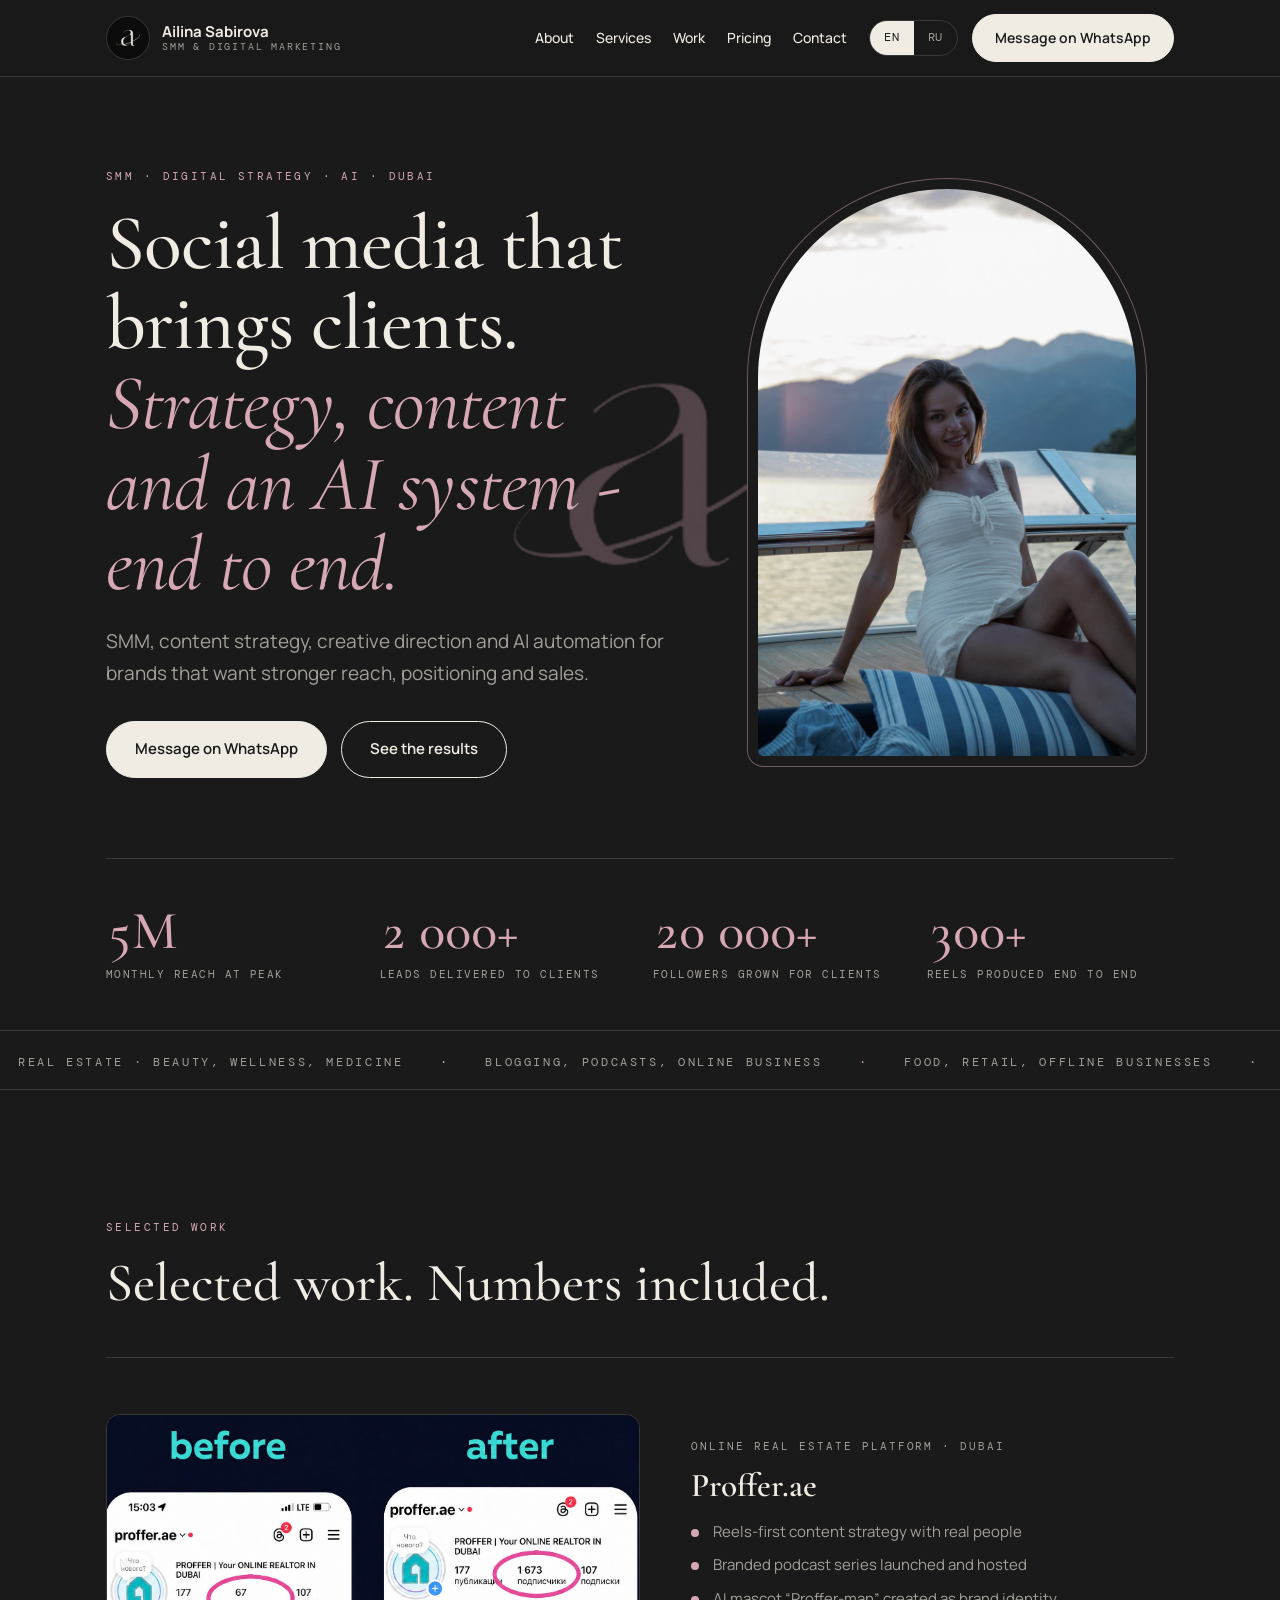
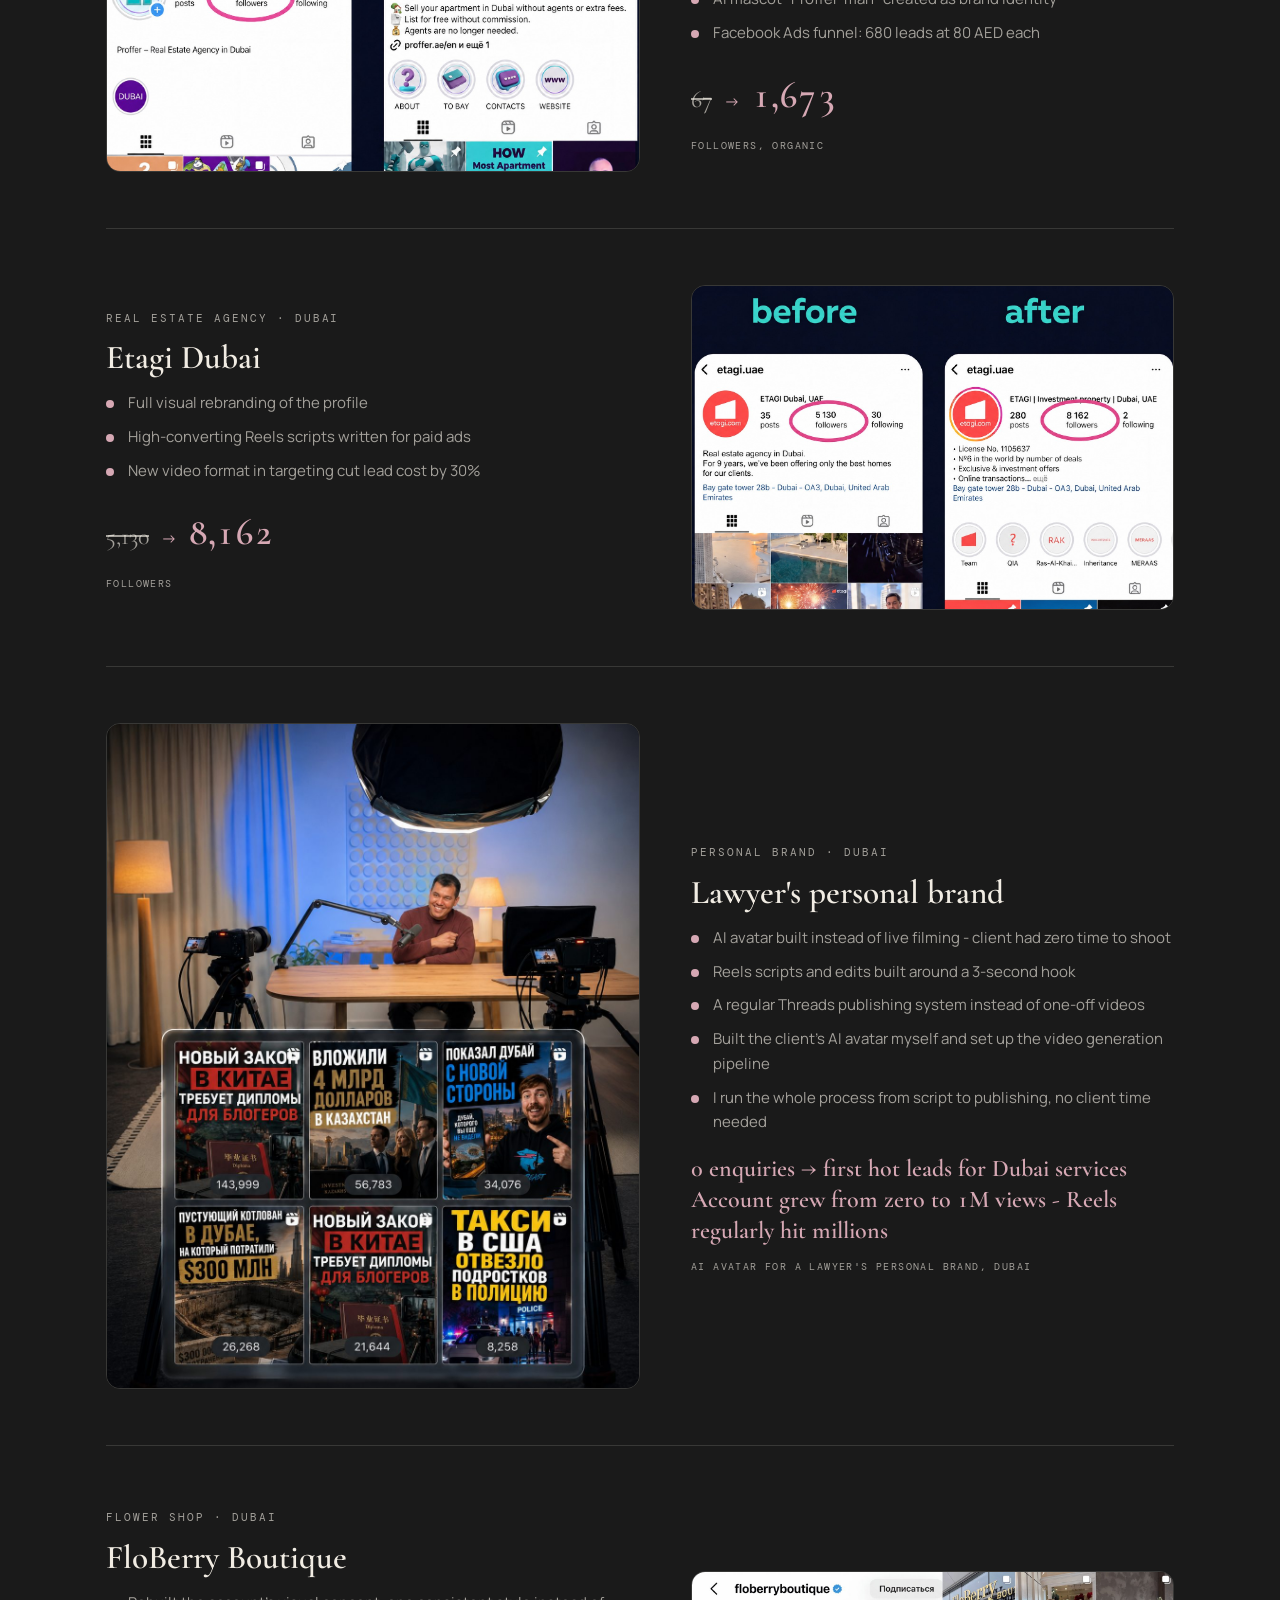
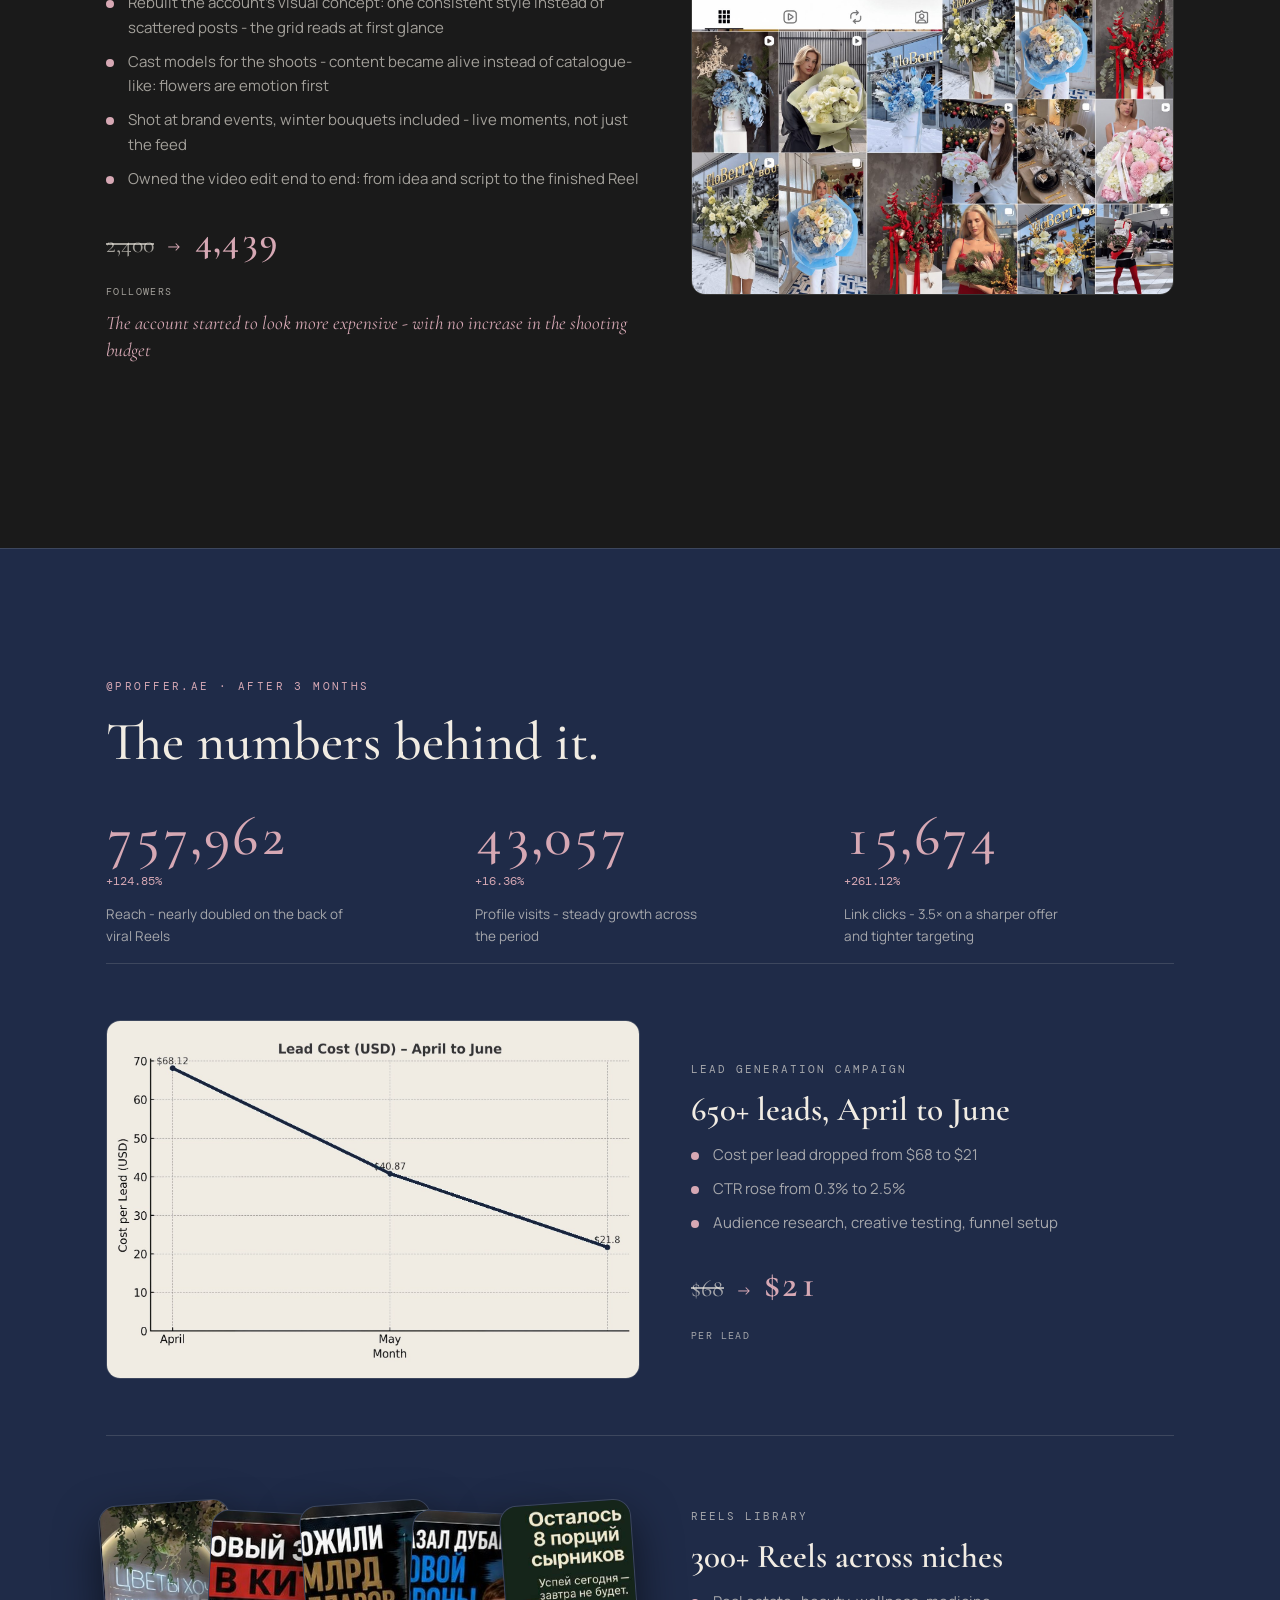
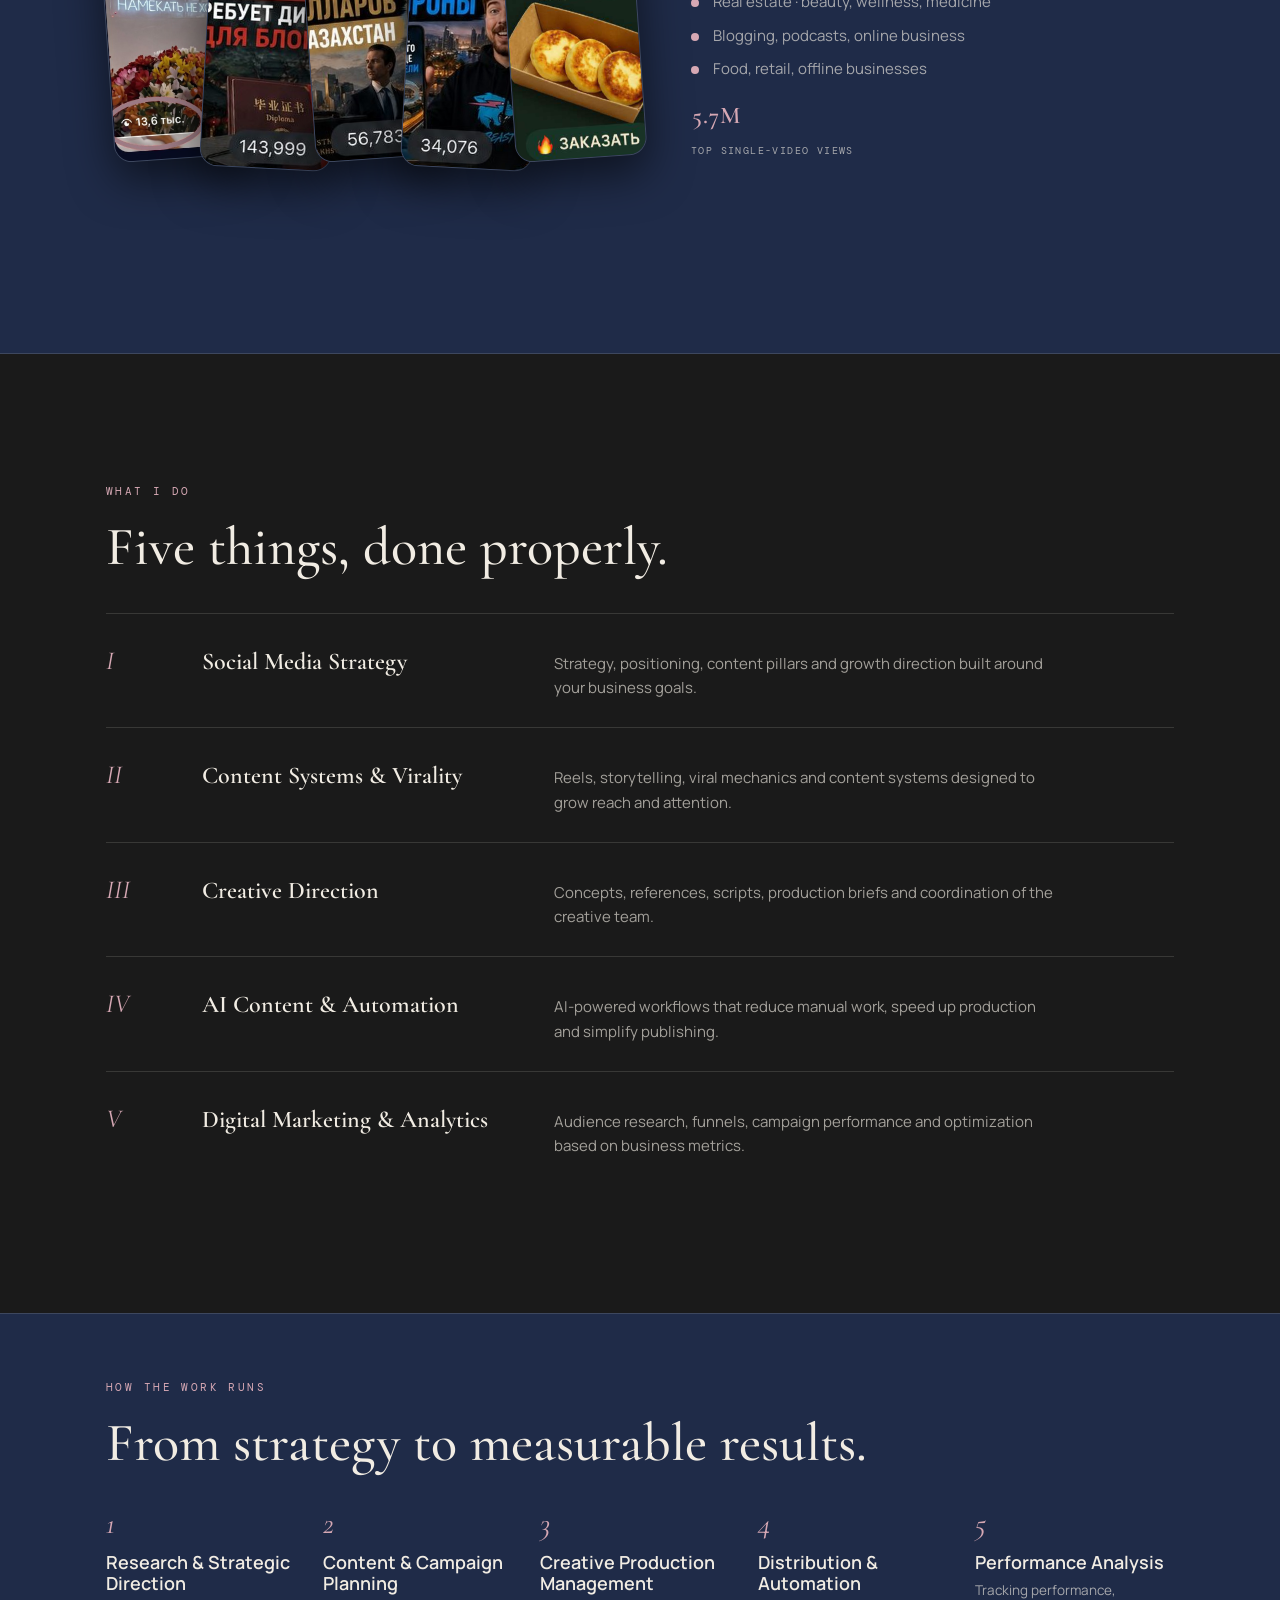
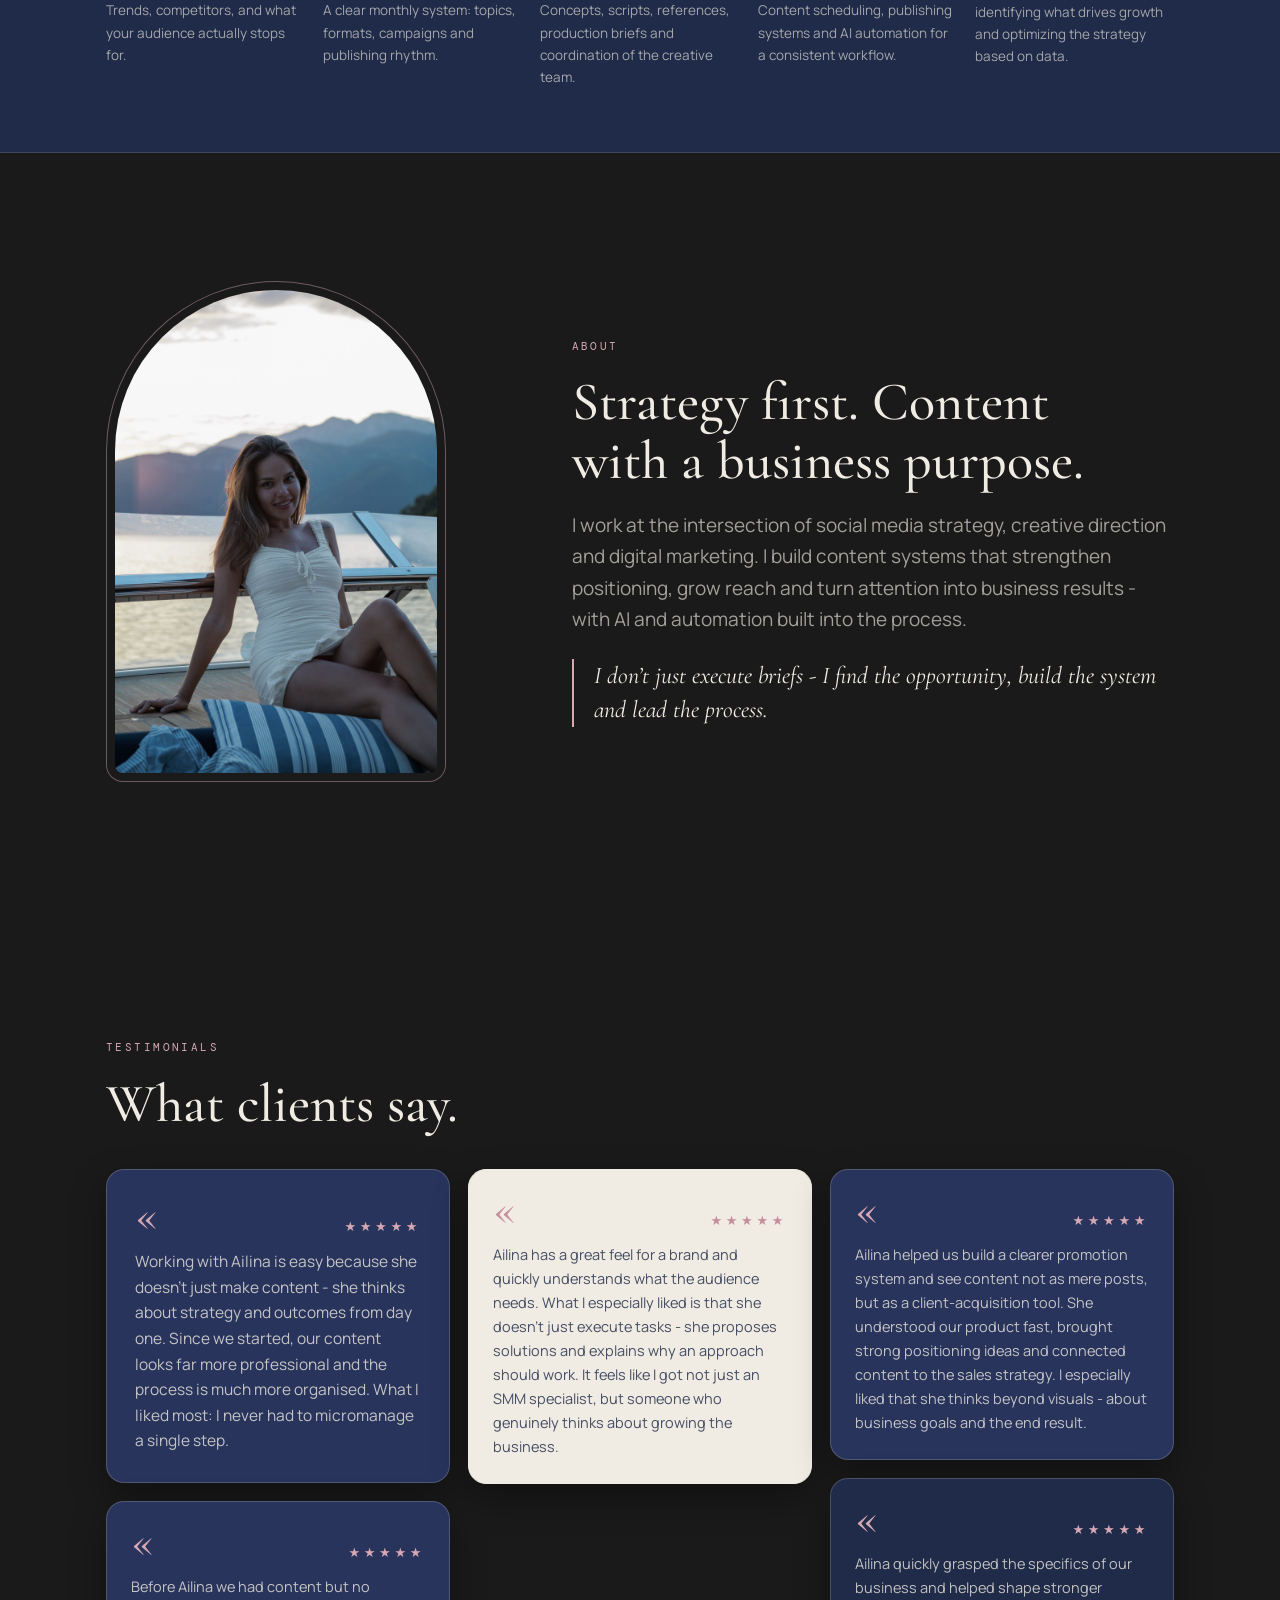
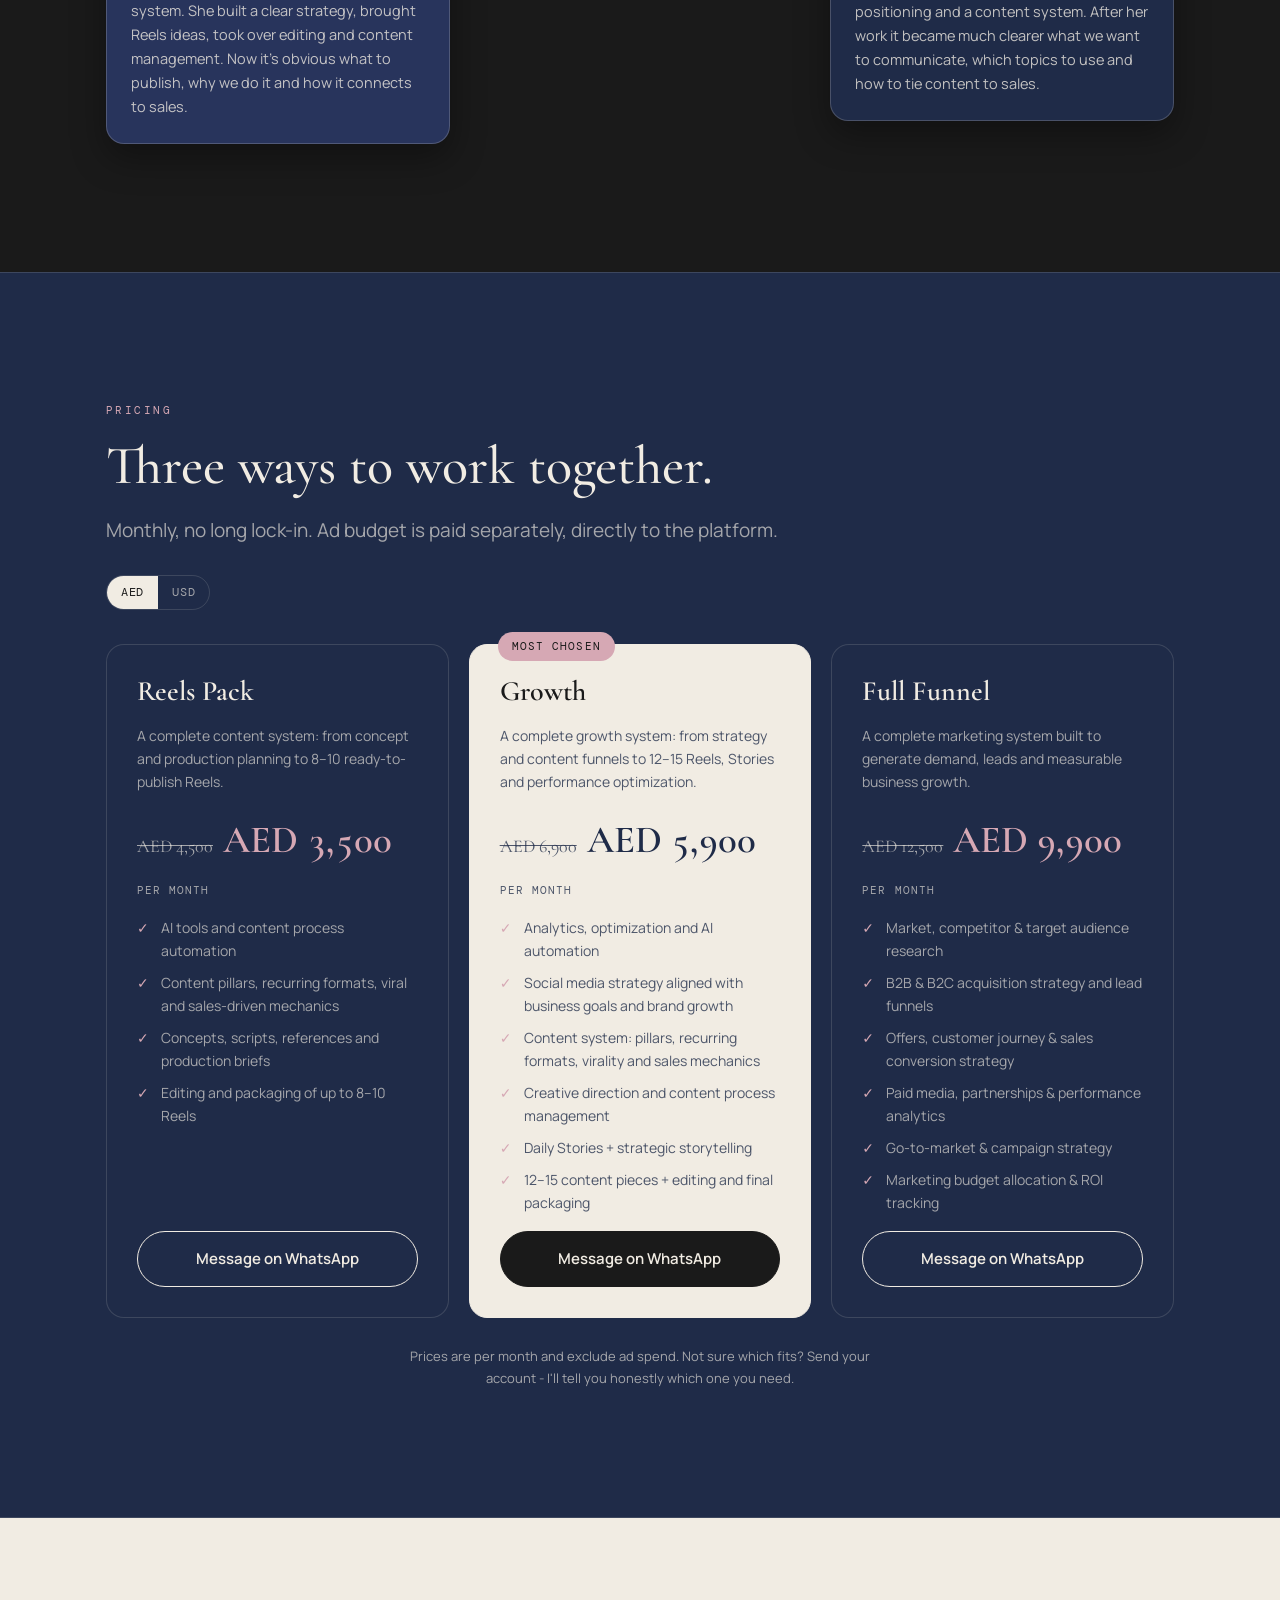
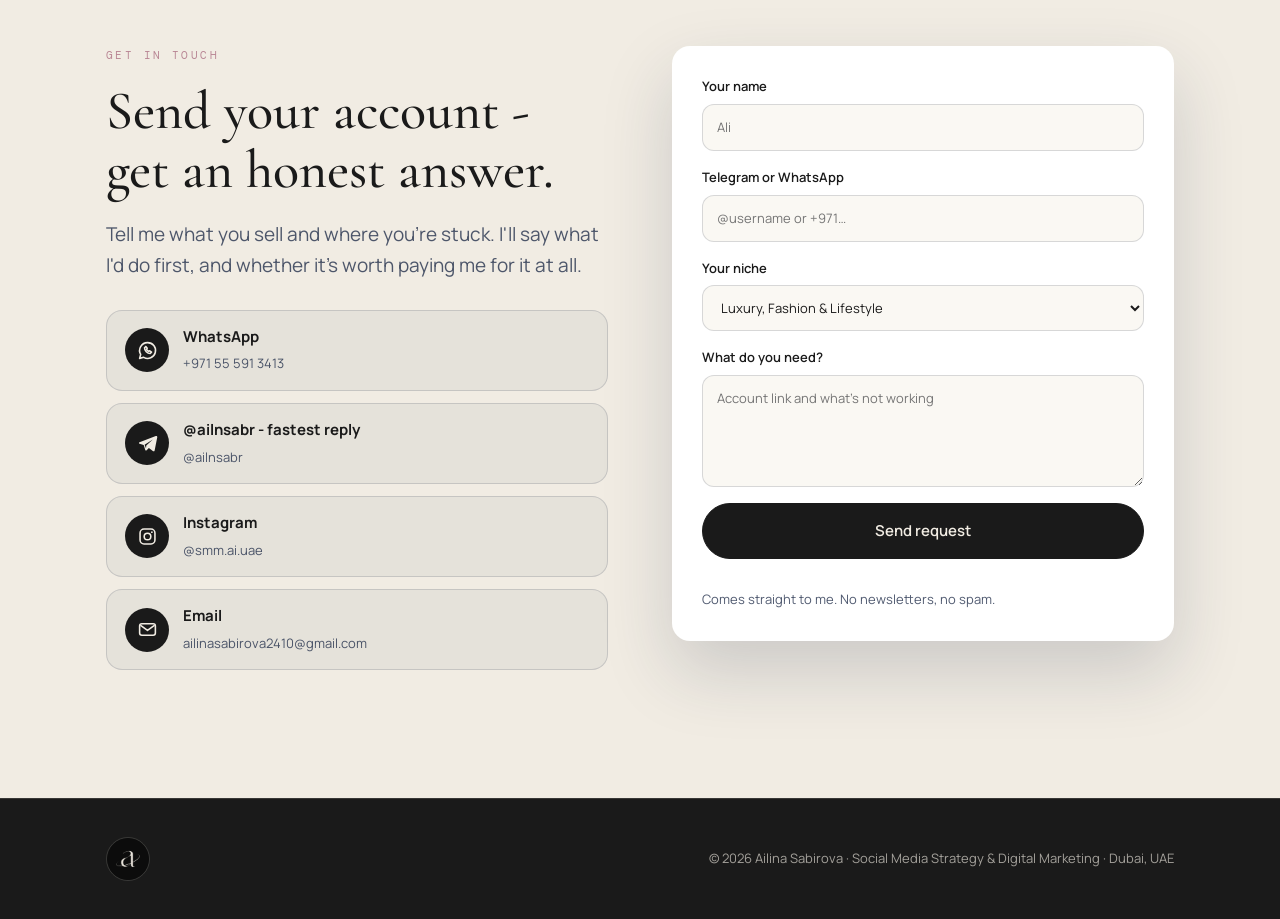
==== index.html @ bc613687 "Reviews: five rose stars per card, varied card sizes and tones Cards lifted off the page ground: lig" ====
<!DOCTYPE html>
<html lang="en">
<head>
<meta charset="utf-8">
<meta name="viewport" content="width=device-width, initial-scale=1">
<title>Ailina Sabirova - SMM & Digital Marketing · Dubai</title>
<meta name="description" content="SMM, content strategy, creative direction and AI automation for brands that want stronger reach, positioning and sales.">
<link rel="canonical" href="https://smm-dubai.com/">
<meta property="og:type" content="website">
<meta property="og:url" content="https://smm-dubai.com/">
<meta property="og:title" content="Ailina Sabirova - SMM & Digital Marketing · Dubai">
<meta property="og:description" content="SMM, content strategy, creative direction and AI automation for brands that want stronger reach, positioning and sales.">
<meta property="og:image" content="https://smm-dubai.com/og.jpg">
<meta name="twitter:card" content="summary_large_image">
<link rel="icon" type="image/png" sizes="32x32" href="/favicon-32.png">
<link rel="icon" type="image/png" sizes="192x192" href="/favicon-192.png">
<link rel="apple-touch-icon" href="/apple-touch-icon.png">
<link rel="preconnect" href="https://fonts.googleapis.com">
<link rel="preconnect" href="https://fonts.gstatic.com" crossorigin>
<link href="https://fonts.googleapis.com/css2?family=Cormorant+Garamond:ital,wght@0,400;0,500;0,600;1,400;1,500&family=Manrope:wght@400;500;600;700&family=DM+Mono:wght@400;500&family=Italianno&display=swap" rel="stylesheet">
<link rel="stylesheet" href="css/style.css">
</head>
<body id="top">

<header id="hdr">
  <div class="wrap bar">
    <a class="brand" href="#top">
      <img class="mark" src="img/logo.png" alt="" width="44" height="44">
      <span class="brand-txt"><b data-i18n="brand.name">Ailina Sabirova</b><span class="role" data-i18n="brand.role">SMM & DIGITAL MARKETING</span></span>
    </a>
    <nav class="nav" aria-label="Main">
      <a data-i18n="nav.about" href="#about">About</a>
      <a data-i18n="nav.services" href="#services">Services</a>
      <a data-i18n="nav.work" href="#work">Work</a>
      <a data-i18n="nav.pricing" href="#pricing">Pricing</a>
      <a data-i18n="nav.contact" href="#contact">Contact</a>
    </nav>
    <div class="hdr-actions">
      <div class="seg" id="langSeg" role="group" aria-label="Language">
        <button type="button" data-lang="en" class="on">EN</button><button type="button" data-lang="ru">RU</button>
      </div>
      <a class="btn head" data-i18n="cta.wa" href="https://wa.me/971555913413" target="_blank" rel="noopener">Message on WhatsApp</a>
      <button id="burger" class="icon-btn" type="button" aria-label="Menu"><span></span><span></span><span></span></button>
    </div>
  </div>
</header>

<div id="sheet" class="sheet" hidden>
  <div class="sheet-bar">
    <a class="brand" href="#top"><img class="mark" src="img/logo.png" alt="" width="44" height="44"></a>
    <button id="sheetClose" class="icon-btn x" type="button" aria-label="Close">×</button>
  </div>
  <nav class="sheet-nav">
    <a data-i18n="nav.about" href="#about">About</a>
    <a data-i18n="nav.services" href="#services">Services</a>
    <a data-i18n="nav.work" href="#work">Work</a>
    <a data-i18n="nav.pricing" href="#pricing">Pricing</a>
    <a data-i18n="nav.contact" href="#contact">Contact</a>
  </nav>
  <div class="seg" id="langSegM" role="group" aria-label="Language">
    <button type="button" data-lang="en" class="on">EN</button><button type="button" data-lang="ru">RU</button>
  </div>
</div>

<main>
<!-- HERO -->
<section class="hero band">
  <div class="wrap">
    <div class="hero-grid">
      <div class="hero-txt">
        <p class="eyebrow" data-i18n="hero.eyebrow">SMM · DIGITAL STRATEGY · AI · DUBAI</p>
        <h1 data-i18n="hero.h1">Social media that brings clients.<br><span class="on">Strategy, content and an AI system - end to end.</span></h1>
        <p class="lede" data-i18n="hero.lede">SMM, content strategy, creative direction and AI automation for brands that want stronger reach, positioning and sales.</p>
        <div class="cta-row">
          <a class="btn" data-i18n="cta.wa" href="https://wa.me/971555913413" target="_blank" rel="noopener">Message on WhatsApp</a>
          <a class="btn ghost" data-i18n="cta.results" href="#work">See the results</a>
        </div>
      </div>
      <div class="hero-photo">
        <img class="wm" src="img/logo-a-rose.png" alt="" width="800" height="552">
        <img src="img/hero.jpg" data-img="hero" width="640" height="960" alt="Ailina Sabirova, SMM and digital marketing specialist based in Dubai" fetchpriority="high">
      </div>
    </div>
    <div class="stats">
      <div class="stat"><b data-num="stat1" data-count>5M</b><small data-i18n="stat.reach">monthly reach at peak</small></div>
      <div class="stat"><b data-num="stat2" data-count>2 000+</b><small data-i18n="stat.leads">leads delivered to clients</small></div>
      <div class="stat"><b data-num="stat3" data-count>20 000+</b><small data-i18n="stat.views">followers grown for clients</small></div>
      <div class="stat"><b data-num="stat4" data-count>300+</b><small data-i18n="stat.reels">Reels produced end to end</small></div>
    </div>
  </div>
</section>

<!-- NICHES TICKER -->
<div class="ticker" aria-hidden="true">
  <div class="ticker-track" id="tickerTrack">
    <span data-i18n="c6.l1">Real estate · beauty, wellness, medicine</span><span><i>·</i></span>
    <span data-i18n="c6.l2">Blogging, podcasts, online business</span><span><i>·</i></span>
    <span data-i18n="c6.l3">Food, retail, offline businesses</span><span><i>·</i></span>
  </div>
</div>

<!-- WORK -->
<section id="work" class="band">
  <div class="wrap">
    <p class="eyebrow" data-i18n="work.eyebrow">Selected work</p>
    <h2 data-i18n="work.h2">Selected work. Numbers included.</h2>
    <div class="cases">
      <article class="case rise">
        <button class="case-media shot" type="button" data-cap="Proffer.ae - profile before and after">
          <img src="img/proffer.jpg" data-img="proffer" width="800" height="536" alt="Proffer.ae Instagram profile before and after: 67 followers grew to 1,673" loading="lazy">
        </button>
        <div>
          <span class="tag" data-i18n="c1.tag">Online real estate platform · Dubai</span>
          <h3>Proffer.ae</h3>
          <ul>
            <li data-i18n="c1.l1">Reels-first content strategy with real people</li>
            <li data-i18n="c1.l2">Branded podcast series launched and hosted</li>
            <li data-i18n="c1.l3">AI mascot “Proffer-man” created as brand identity</li>
            <li data-i18n="c1.l4">Facebook Ads funnel: 680 leads at 80 AED each</li>
          </ul>
          <div class="ba"><span class="from" data-num="c1from">67</span><span class="arr">→</span><span class="to" data-num="c1to" data-count>1,673</span><small data-i18n="c1.cap">followers, organic</small></div>
        </div>
      </article>
      <article class="case rise">
        <button class="case-media shot" type="button" data-cap="Etagi Dubai - profile before and after">
          <img src="img/etagi.jpg" data-img="etagi" width="800" height="536" alt="Etagi Dubai Instagram profile before and after rebranding: 5,130 to 8,162 followers" loading="lazy">
        </button>
        <div>
          <span class="tag" data-i18n="c2.tag">Real estate agency · Dubai</span>
          <h3>Etagi Dubai</h3>
          <ul>
            <li data-i18n="c2.l1">Full visual rebranding of the profile</li>
            <li data-i18n="c2.l2">High-converting Reels scripts written for paid ads</li>
            <li data-i18n="c2.l3">New video format in targeting cut lead cost by 30%</li>
          </ul>
          <div class="ba"><span class="from" data-num="c2from">5,130</span><span class="arr">→</span><span class="to" data-num="c2to" data-count>8,162</span><small data-i18n="c2.cap">followers</small></div>
        </div>
      </article>
      <article class="case rise">
        <button class="case-media shot tall" type="button" data-cap="Lawyer's personal brand - AI avatar instead of filming">
          <img src="img/shef.jpg" data-img="shef" width="561" height="701" alt="Instagram profile for a lawyer's personal brand built with an AI avatar" loading="lazy">
        </button>
        <div>
          <span class="tag" data-i18n="c3.tag">Personal brand · Dubai</span>
          <h3 data-i18n="c3.h">Lawyer's personal brand</h3>
          <ul>
            <li data-i18n="c3.l1">AI avatar built instead of live filming - client had zero time to shoot</li>
            <li data-i18n="c3.l2">Reels scripts and edits built around a 3-second hook</li>
            <li data-i18n="c3.l3">A regular Threads publishing system instead of one-off videos</li>
            <li data-i18n="c3.l4">Built the client's AI avatar myself and set up the video generation pipeline</li>
            <li data-i18n="c3.l5">I run the whole process from script to publishing, no client time needed</li>
          </ul>
          <div class="ba"><span class="to solo" data-i18n="c3.to">0 enquiries → first hot leads for Dubai services<br>Account grew from zero to 1M views - Reels regularly hit millions</span><small data-i18n="c3.cap">AI avatar for a lawyer's personal brand, Dubai</small></div>
        </div>
      </article>
      <article class="case rise">
        <button class="case-media shot tall" type="button" data-cap="FloBerry Boutique - 4,439 followers after the viral Reel">
          <img src="img/buketi.jpg" data-img="buketi" width="800" height="536" alt="FloBerry Boutique Instagram profile with 4,439 followers" loading="lazy">
        </button>
        <div>
          <span class="tag" data-i18n="c4.tag">Flower shop · Dubai</span>
          <h3>FloBerry Boutique</h3>
          <ul>
            <li data-i18n="c4.l1">Rebuilt the account's visual concept: one consistent style instead of scattered posts - the grid reads at first glance</li>
            <li data-i18n="c4.l2">Cast models for the shoots - content became alive instead of catalogue-like: flowers are emotion first</li>
            <li data-i18n="c4.l3">Shot at brand events, winter bouquets included - live moments, not just the feed</li>
            <li data-i18n="c4.l4">Owned the video edit end to end: from idea and script to the finished Reel</li>
          </ul>
          <div class="ba"><span class="from" data-num="c4from">2,400</span><span class="arr">→</span><span class="to" data-num="c4to" data-count>4,439</span><small data-i18n="c4.cap">followers</small></div>
          <p class="ba-note" data-i18n="c4.note">The account started to look more expensive - with no increase in the shooting budget</p>
        </div>
      </article>
    </div>
  </div>
</section>

<!-- NUMBERS WALL -->
<section class="band wall">
  <div class="wrap">
    <p class="eyebrow" data-i18n="num.eyebrow">@proffer.ae · after 3 months</p>
    <h2 data-i18n="num.h2">The numbers behind it.</h2>
    <div class="metrics">
      <div class="metric rise"><b data-num="m1" data-count>757,962</b><span class="delta" data-num="m1d">+124.85%</span><small data-i18n="num.1">Reach - nearly doubled on the back of viral Reels</small></div>
      <div class="metric rise"><b data-num="m2" data-count>43,057</b><span class="delta" data-num="m2d">+16.36%</span><small data-i18n="num.2">Profile visits - steady growth across the period</small></div>
      <div class="metric rise"><b data-num="m3" data-count>15,674</b><span class="delta" data-num="m3d">+261.12%</span><small data-i18n="num.3">Link clicks - 3.5× on a sharper offer and tighter targeting</small></div>
    </div>
    <div class="cases">
      <article class="case rise">
        <button class="case-media shot" type="button" data-cap="Cost per lead: $68 → $21 over three months">
          <img src="img/leadgen.jpg" data-img="leadgen" width="800" height="536" alt="Chart: cost per lead dropped from $68 in April to $21 in June" loading="lazy">
        </button>
        <div>
          <span class="tag" data-i18n="c5.tag">Lead generation campaign</span>
          <h3 data-i18n="c5.h">650+ leads, April to June</h3>
          <ul>
            <li data-i18n="c5.l1">Cost per lead dropped from $68 to $21</li>
            <li data-i18n="c5.l2">CTR rose from 0.3% to 2.5%</li>
            <li data-i18n="c5.l3">Audience research, creative testing, funnel setup</li>
          </ul>
          <div class="ba"><span class="from" data-num="c5from">$68</span><span class="arr">→</span><span class="to" data-num="c5to">$21</span><small data-i18n="c5.cap">per lead</small></div>
        </div>
      </article>
      <article class="case rise">
        <div class="reels-fan">
          <button class="phone shot" type="button" data-cap="Flower boutique - stories, 13.6K views">
            <img src="img/reel1.jpg" data-img="reel1" width="414" height="860" alt="Flower boutique story with 13.6K views" loading="lazy">
          </button>
          <button class="phone shot" type="button" data-cap="Blog Reel - 143,999 views">
            <img src="img/reel2.jpg" data-img="reel2" width="297" height="345" alt="News-style Reel cover with 143,999 views" loading="lazy">
          </button>
          <button class="phone shot" type="button" data-cap="Blog Reel - 56,783 views">
            <img src="img/reel3.jpg" data-img="reel3" width="276" height="345" alt="News-style Reel cover with 56,783 views" loading="lazy">
          </button>
          <button class="phone shot" type="button" data-cap="Dubai Reel - 34,076 views">
            <img src="img/reel4.jpg" data-img="reel4" width="287" height="345" alt="Dubai Reel cover with 34,076 views" loading="lazy">
          </button>
          <button class="phone shot" type="button" data-cap="Shef-Babushka - food delivery, Dubai">
            <img src="img/reel5.jpg" data-img="reel5" width="855" height="1790" alt="Food delivery story: syrniki portions, Shef-Babushka Dubai" loading="lazy">
          </button>
        </div>
        <div>
          <span class="tag" data-i18n="c6.tag">Reels library</span>
          <h3 data-i18n="c6.h">300+ Reels across niches</h3>
          <ul>
            <li data-i18n="c6.l1">Real estate · beauty, wellness, medicine</li>
            <li data-i18n="c6.l2">Blogging, podcasts, online business</li>
            <li data-i18n="c6.l3">Food, retail, offline businesses</li>
          </ul>
          <div class="ba"><span class="to solo" data-num="c6to">5.7M</span><small data-i18n="c6.cap">top single-video views</small></div>
        </div>
      </article>
    </div>
  </div>
</section>

<!-- SERVICES -->
<section id="services" class="band">
  <div class="wrap">
    <p class="eyebrow" data-i18n="svc.eyebrow">What I do</p>
    <h2 data-i18n="svc.h2">Five things, done properly.</h2>
    <div class="svc-list">
      <div class="svc rise"><i>I</i><b data-i18n="svc.1t">Social Media Strategy</b><p data-i18n="svc.1d">Strategy, positioning, content pillars and growth direction built around your business goals.</p></div>
      <div class="svc rise"><i>II</i><b data-i18n="svc.2t">Content Systems & Virality</b><p data-i18n="svc.2d">Reels, storytelling, viral mechanics and content systems designed to grow reach and attention.</p></div>
      <div class="svc rise"><i>III</i><b data-i18n="svc.3t">Creative Direction</b><p data-i18n="svc.3d">Concepts, references, scripts, production briefs and coordination of the creative team.</p></div>
      <div class="svc rise"><i>IV</i><b data-i18n="svc.4t">AI Content & Automation</b><p data-i18n="svc.4d">AI-powered workflows that reduce manual work, speed up production and simplify publishing.</p></div>
      <div class="svc rise"><i>V</i><b data-i18n="svc.5t">Digital Marketing & Analytics</b><p data-i18n="svc.5d">Audience research, funnels, campaign performance and optimization based on business metrics.</p></div>
    </div>
  </div>
</section>

<!-- PROCESS -->
<section class="band wall tight">
  <div class="wrap">
    <p class="eyebrow" data-i18n="proc.eyebrow">How the work runs</p>
    <h2 data-i18n="proc.h2">From strategy to measurable results.</h2>
    <div class="proc">
      <div class="step rise"><i>1</i><h3 data-i18n="proc.1t">Research & Strategic Direction</h3><p data-i18n="proc.1d">Trends, competitors, and what your audience actually stops for.</p></div>
      <div class="step rise"><i>2</i><h3 data-i18n="proc.2t">Content & Campaign Planning</h3><p data-i18n="proc.2d">A clear monthly system: topics, formats, campaigns and publishing rhythm.</p></div>
      <div class="step rise"><i>3</i><h3 data-i18n="proc.3t">Creative Production Management</h3><p data-i18n="proc.3d">Concepts, scripts, references, production briefs and coordination of the creative team.</p></div>
      <div class="step rise"><i>4</i><h3 data-i18n="proc.4t">Distribution & Automation</h3><p data-i18n="proc.4d">Content scheduling, publishing systems and AI automation for a consistent workflow.</p></div>
      <div class="step rise"><i>5</i><h3 data-i18n="proc.5t">Performance Analysis</h3><p data-i18n="proc.5d">Tracking performance, identifying what drives growth and optimizing the strategy based on data.</p></div>
    </div>
  </div>
</section>

<!-- ABOUT -->
<section id="about" class="band">
  <div class="wrap about-grid">
    <div class="about-photo rise">
      <img src="img/photo.jpg" data-img="photo" width="640" height="960" alt="Ailina Sabirova outdoors at sunset" loading="lazy">
    </div>
    <div class="about-txt">
      <p class="eyebrow" data-i18n="about.eyebrow">About</p>
      <h2 data-i18n="about.h2">Strategy first. Content with a business purpose.</h2>
      <p class="lede" data-i18n="about.lede">I work at the intersection of social media strategy, creative direction and digital marketing. I build content systems that strengthen positioning, grow reach and turn attention into business results - with AI and automation built into the process.</p>
      <p class="quote" data-i18n="about.quote">I don’t just execute briefs - I find the opportunity, build the system and lead the process.</p>
    </div>
  </div>
</section>

<!-- REVIEWS -->
<section id="reviews" class="band">
  <div class="wrap">
    <p class="eyebrow" data-i18n="rev.eyebrow">Testimonials</p>
    <h2 data-i18n="rev.h2">What clients say.</h2>
    <div class="rev-grid">
      <figure class="rev rise"><div class="rev-head" aria-hidden="true"><span class="q">«</span><span class="stars">★★★★★</span></div><blockquote data-i18n="rev.1">Working with Ailina is easy because she doesn't just make content - she thinks about strategy and outcomes from day one. Since we started, our content looks far more professional and the process is much more organised. What I liked most: I never had to micromanage a single step.</blockquote></figure>
      <figure class="rev rise"><div class="rev-head" aria-hidden="true"><span class="q">«</span><span class="stars">★★★★★</span></div><blockquote data-i18n="rev.2">Before Ailina we had content but no system. She built a clear strategy, brought Reels ideas, took over editing and content management. Now it's obvious what to publish, why we do it and how it connects to sales.</blockquote></figure>
      <figure class="rev rise"><div class="rev-head" aria-hidden="true"><span class="q">«</span><span class="stars">★★★★★</span></div><blockquote data-i18n="rev.3">Ailina has a great feel for a brand and quickly understands what the audience needs. What I especially liked is that she doesn't just execute tasks - she proposes solutions and explains why an approach should work. It feels like I got not just an SMM specialist, but someone who genuinely thinks about growing the business.</blockquote></figure>
      <figure class="rev rise"><div class="rev-head" aria-hidden="true"><span class="q">«</span><span class="stars">★★★★★</span></div><blockquote data-i18n="rev.4">Ailina helped us build a clearer promotion system and see content not as mere posts, but as a client-acquisition tool. She understood our product fast, brought strong positioning ideas and connected content to the sales strategy. I especially liked that she thinks beyond visuals - about business goals and the end result.</blockquote></figure>
      <figure class="rev rise"><div class="rev-head" aria-hidden="true"><span class="q">«</span><span class="stars">★★★★★</span></div><blockquote data-i18n="rev.5">Ailina quickly grasped the specifics of our business and helped shape stronger positioning and a content system. After her work it became much clearer what we want to communicate, which topics to use and how to tie content to sales.</blockquote></figure>
    </div>
  </div>
</section>

<!-- PRICING -->
<section id="pricing" class="band wall">
  <div class="wrap">
    <p class="eyebrow" data-i18n="pr.eyebrow">Pricing</p>
    <h2 data-i18n="pr.h2">Three ways to work together.</h2>
    <p class="lede" data-i18n="pr.lede">Monthly, no long lock-in. Ad budget is paid separately, directly to the platform.</p>
    <div class="seg cur" id="curSeg" role="group" aria-label="Currency">
      <button type="button" data-cur="AED" class="on">AED</button><button type="button" data-cur="USD">USD</button>
    </div>
    <div class="plans">
      <article class="plan rise">
        <h3>Reels Pack</h3>
        <p class="for" data-i18n="p1.for">A complete content system: from concept and production planning to 8–10 ready-to-publish Reels.</p>
        <div class="price-box">
          <span class="price-old" data-old="reels"></span>
          <span class="price-new" data-new="reels"></span>
          <span class="price-per" data-i18n="pr.per">per month</span>
        </div>
        <ul>
          <li data-i18n="p1.f1">AI tools and content process automation</li>
          <li data-i18n="p1.f2">Content pillars, recurring formats, viral and sales-driven mechanics</li>
          <li data-i18n="p1.f3">Concepts, scripts, references and production briefs</li>
          <li data-i18n="p1.f4">Editing and packaging of up to 8–10 Reels</li>
        </ul>
        <a class="btn ghost" data-i18n="cta.wa" href="https://wa.me/971555913413" target="_blank" rel="noopener">Message on WhatsApp</a>
      </article>
      <article class="plan hot rise">
        <span class="pill" data-i18n="pr.pop">Most chosen</span>
        <h3>Growth</h3>
        <p class="for" data-i18n="p2.for">A complete growth system: from strategy and content funnels to 12–15 Reels, Stories and performance optimization.</p>
        <div class="price-box">
          <span class="price-old" data-old="growth"></span>
          <span class="price-new" data-new="growth"></span>
          <span class="price-per" data-i18n="pr.per">per month</span>
        </div>
        <ul>
          <li data-i18n="p2.f1">Analytics, optimization and AI automation</li>
          <li data-i18n="p2.f2">Social media strategy aligned with business goals and brand growth</li>
          <li data-i18n="p2.f3">Content system: pillars, recurring formats, virality and sales mechanics</li>
          <li data-i18n="p2.f4">Creative direction and content process management</li>
          <li data-i18n="p2.f5">Daily Stories + strategic storytelling</li>
          <li data-i18n="p2.f6">12–15 content pieces + editing and final packaging</li>
        </ul>
        <a class="btn" data-i18n="cta.wa" href="https://wa.me/971555913413" target="_blank" rel="noopener">Message on WhatsApp</a>
      </article>
      <article class="plan rise">
        <h3>Full Funnel</h3>
        <p class="for" data-i18n="p3.for">A complete marketing system built to generate demand, leads and measurable business growth.</p>
        <div class="price-box">
          <span class="price-old" data-old="funnel"></span>
          <span class="price-new" data-new="funnel"></span>
          <span class="price-per" data-i18n="pr.per">per month</span>
        </div>
        <ul>
          <li data-i18n="p3.f1">Market, competitor & target audience research</li>
          <li data-i18n="p3.f2">B2B & B2C acquisition strategy and lead funnels</li>
          <li data-i18n="p3.f3">Offers, customer journey & sales conversion strategy</li>
          <li data-i18n="p3.f4">Paid media, partnerships & performance analytics</li>
          <li data-i18n="p3.f5">Go-to-market & campaign strategy</li>
          <li data-i18n="p3.f6">Marketing budget allocation & ROI tracking</li>
        </ul>
        <a class="btn ghost" data-i18n="cta.wa" href="https://wa.me/971555913413" target="_blank" rel="noopener">Message on WhatsApp</a>
      </article>
    </div>
    <p class="note center" data-i18n="pr.note">Prices are per month and exclude ad spend. Not sure which fits? Send your account - I'll tell you honestly which one you need.</p>
  </div>
</section>

<!-- CONTACT -->
<section id="contact" class="band paper">
  <div class="wrap contact-grid">
    <div class="contact-txt">
      <p class="eyebrow" data-i18n="ct.eyebrow">Get in touch</p>
      <h2 data-i18n="ct.h2">Send your account - get an honest answer.</h2>
      <p class="lede" data-i18n="ct.lede">Tell me what you sell and where you're stuck. I'll say what I'd do first, and whether it's worth paying me for it at all.</p>
      <div class="channels">
        <a href="https://wa.me/971555913413" target="_blank" rel="noopener"><i><svg viewBox="0 0 24 24" fill="none" stroke="currentColor" stroke-width="1.8" stroke-linecap="round" stroke-linejoin="round" aria-hidden="true"><path d="M12 3a9 9 0 0 0-7.8 13.5L3 21l4.7-1.2A9 9 0 1 0 12 3z"/><path d="M8.6 8.9c0 3.4 3.1 6.5 6.5 6.5l1.5-1.5-2-1.6-1.3.7a5.6 5.6 0 0 1-2.3-2.3l.7-1.3-1.6-2z"/></svg></i><span><b>WhatsApp</b><small>+971 55 591 3413</small></span></a>
        <a href="https://t.me/ailnsabr" target="_blank" rel="noopener"><i><svg viewBox="0 0 24 24" fill="currentColor" aria-hidden="true"><path d="M21.5 3.4 2.9 10.6c-.9.36-.87 1.4.05 1.7l4.7 1.5 1.8 5.6c.27.84 1.03.95 1.6.35l2.5-2.6 4.9 3.6c.7.5 1.5.14 1.7-.75l3-15.1c.25-1.1-.66-1.86-1.65-1.5zM8.7 13.4l9.4-6-7.5 7 -.3 3z"/></svg></i><span><b data-i18n="ct.tg">@ailnsabr - fastest reply</b><small>@ailnsabr</small></span></a>
        <a href="https://instagram.com/smm.ai.uae" target="_blank" rel="noopener"><i><svg viewBox="0 0 24 24" fill="none" stroke="currentColor" stroke-width="1.8" stroke-linecap="round" aria-hidden="true"><rect x="3.5" y="3.5" width="17" height="17" rx="4.5"/><circle cx="12" cy="12" r="3.8"/><circle cx="17" cy="7" r="1" fill="currentColor" stroke="none"/></svg></i><span><b data-i18n="ct.ig">Instagram</b><small>@smm.ai.uae</small></span></a>
        <a href="mailto:ailinasabirova2410@gmail.com"><i><svg viewBox="0 0 24 24" fill="none" stroke="currentColor" stroke-width="1.8" stroke-linecap="round" stroke-linejoin="round" aria-hidden="true"><rect x="3" y="5.5" width="18" height="13" rx="2.5"/><path d="m4.5 7.5 7.5 5.5 7.5-5.5"/></svg></i><span><b data-i18n="ct.mail">Email</b><small>ailinasabirova2410@gmail.com</small></span></a>
      </div>
    </div>
    <form id="lead" name="lead" method="POST" action="/" data-netlify="true" netlify-honeypot="website" class="lead-form">
      <input type="hidden" name="form-name" value="lead">
      <p class="hp"><input type="text" name="website" tabindex="-1" autocomplete="off"></p>
      <label><span data-i18n="f.name">Your name</span>
        <input type="text" name="name" placeholder="Ali" required>
      </label>
      <label><span data-i18n="f.contact">Telegram or WhatsApp</span>
        <input type="text" name="contact" placeholder="@username or +971…" required>
      </label>
      <label><span data-i18n="f.niche">Your niche</span>
        <select name="niche">
          <option data-i18n="f.n1">Luxury, Fashion & Lifestyle</option>
          <option data-i18n="f.n2">Beauty, Wellness & Aesthetics</option>
          <option data-i18n="f.n3">Hospitality, Events & Experiences</option>
          <option data-i18n="f.n4">Retail, E-commerce & Consumer Brands</option>
          <option data-i18n="f.n5">Personal Brands & Experts</option>
          <option data-i18n="f.n6">Other</option>
        </select>
      </label>
      <label><span data-i18n="f.msg">What do you need?</span>
        <textarea name="message" rows="4" placeholder="Account link and what's not working"></textarea>
      </label>
      <button class="btn wide" data-i18n="f.send" type="submit">Send request</button>
      <p class="note" data-i18n="f.note">Comes straight to me. No newsletters, no spam.</p>
      <div id="sent" class="sent" hidden data-i18n="f.sent"><b>Thanks - request sent.</b><br>
          I'll reply in Telegram within a few hours.</div>
    </form>
  </div>
</section>
</main>

<footer class="foot">
  <div class="wrap foot-row">
    <a class="brand" href="#top"><img class="mark" src="img/logo.png" alt="" width="44" height="44"></a>
    <span data-i18n="foot.copy">© 2026 Ailina Sabirova · Social Media Strategy & Digital Marketing · Dubai, UAE</span>
  </div>
</footer>

<div id="lb" class="lightbox" hidden>
  <button id="lbClose" class="close" type="button" aria-label="Close">×</button>
  <figure><img id="lbImg" src="" alt=""><figcaption id="lbCap"></figcaption></figure>
</div>

<div id="sticky" class="sticky">
  <a class="btn" data-i18n="cta.wa" href="https://wa.me/971555913413" target="_blank" rel="noopener">Message on WhatsApp</a>
  <a class="btn ghost" data-i18n="cta.tg" href="https://t.me/ailnsabr" target="_blank" rel="noopener">Message on Telegram</a>
</div>

<script src="js/app.js" defer></script>
</body>
</html>
---- css/style.css ----
/* smm-dubai.com — Ink & Ivory. Dark editorial: ink navy ground, ivory type,
   rose accents, champagne for numbers only. Palette rooted in IG @smm.ai.uae. */
:root{
  --ink:#1A1A1A;              /* чёрный из палитры IG — ground */
  --ink-2:#1F2B48;            /* нави из палитры IG — карточки и полосы */
  --ivory:#F1ECE3;            /* крем из палитры IG */
  --ivory-dim:rgba(241,236,227,.64);
  --rose:#D6A8B4;
  --champagne:#D6A8B4;        /* цифры — розовым, четвёртого цвета нет */
  --line:rgba(241,236,227,.14);
  --line-ink:rgba(31,43,72,.16);
  --ink-dim:rgba(31,43,72,.78);
  --maxw:1180px;
  --pad:clamp(20px,5vw,56px);
  --radius:18px;
  --display:"Cormorant Garamond",Georgia,serif;
  --body:"Manrope",system-ui,sans-serif;
  --mono:"DM Mono",ui-monospace,monospace;
  --hand:"Italianno",cursive;
}

*{box-sizing:border-box;margin:0;padding:0}
html{scroll-behavior:smooth}
body{font-family:var(--body);background:var(--ink);color:var(--ivory);line-height:1.65;font-size:16px}
img{max-width:100%;height:auto;display:block}
a{color:inherit;text-decoration:none}
ul{list-style:none}
button{font:inherit;color:inherit;background:none;border:0;cursor:pointer}

.wrap{max-width:var(--maxw);margin:0 auto;padding-left:var(--pad);padding-right:var(--pad)}
.band{padding:clamp(72px,10vw,130px) 0;position:relative}
.band.tight{padding:clamp(40px,6vw,64px) 0}
.band.paper{background:var(--ivory);color:var(--ink)}

/* type */
h1{font-family:var(--display);font-weight:500;font-size:clamp(42px,6.2vw,78px);line-height:1.03;letter-spacing:-.01em;text-wrap:balance}
h2{font-family:var(--display);font-weight:500;font-size:clamp(32px,4.4vw,54px);line-height:1.08;margin-bottom:20px;text-wrap:balance}
h3{font-family:var(--display);font-weight:600;font-size:26px;line-height:1.15}
h1 .on,h2 .on{font-style:italic;color:var(--rose);font-weight:400}
.eyebrow{font-family:var(--mono);font-size:11px;letter-spacing:.22em;text-transform:uppercase;color:var(--rose);margin-bottom:18px}
.paper .eyebrow{color:#B98795}
.lede{font-size:clamp(16px,1.5vw,19px);max-width:58ch;color:var(--ivory-dim)}
.paper .lede{color:var(--ink-dim)}
.note{font-size:13px;color:var(--ivory-dim);margin-top:14px}
.note.center{text-align:center;max-width:64ch;margin:28px auto 0}
.paper .note{color:var(--ink-dim)}
.quote{font-family:var(--display);font-style:italic;font-size:24px;margin-top:24px;padding-left:20px;border-left:2px solid var(--rose);line-height:1.4}

/* buttons */
.btn{display:inline-flex;align-items:center;justify-content:center;gap:8px;background:var(--ivory);color:var(--ink);border-radius:999px;padding:15px 28px;font-weight:600;font-size:15px;border:1.5px solid var(--ivory);transition:transform .15s ease,opacity .15s ease;white-space:nowrap}
.btn:hover{transform:translateY(-2px);opacity:.92}
.btn.ghost{background:transparent;color:var(--ivory)}
.btn.wide{width:100%}
.paper .btn{background:var(--ink);color:var(--ivory);border-color:var(--ink)}
.paper .btn.ghost{background:transparent;color:var(--ink)}

/* header */
#hdr{position:sticky;top:0;z-index:50;background:rgba(26,26,26,.88);backdrop-filter:blur(12px);border-bottom:1px solid var(--line)}
.bar{display:flex;align-items:center;gap:22px;height:76px}
.brand{display:flex;align-items:center;gap:12px;margin-right:auto}
.mark{width:44px;height:44px;flex:0 0 44px;border-radius:50%;border:1px solid var(--line);display:block}
.brand-txt{display:flex;flex-direction:column;line-height:1.2}
.brand-txt b{font-size:15px}
.role{font-family:var(--mono);font-size:10px;letter-spacing:.18em;text-transform:uppercase;color:var(--ivory-dim)}
.nav{display:flex;gap:22px;font-size:14px;font-weight:500}
.nav a:hover{color:var(--rose)}
.hdr-actions{display:flex;align-items:center;gap:14px}
.seg{display:inline-flex;border:1.5px solid var(--line);border-radius:999px;overflow:hidden}
.seg button{padding:7px 14px;font-family:var(--mono);font-size:12px;letter-spacing:.06em;color:var(--ivory-dim)}
.seg button.on{background:var(--ivory);color:var(--ink)}
.paper .seg{border-color:var(--line-ink)}
.paper .seg button{color:var(--ink-dim)}
.paper .seg button.on{background:var(--ink);color:var(--ivory)}
.btn.head{padding:11px 22px;font-size:14px}
.icon-btn{display:none}

/* mobile sheet */
.sheet{position:fixed;inset:0;z-index:90;background:var(--ink);padding:var(--pad);flex-direction:column;gap:8px}
.sheet:not([hidden]){display:flex}
.sheet-bar{display:flex;justify-content:space-between;align-items:center;margin-bottom:24px}
.sheet-nav{display:flex;flex-direction:column;gap:4px}
.sheet-nav a{font-family:var(--display);font-size:36px;padding:10px 0;border-bottom:1px solid var(--line)}
.sheet .seg{margin-top:24px;align-self:flex-start}
.icon-btn.x{display:block;font-size:32px;line-height:1}

/* hero */
.hero{padding-top:clamp(48px,7vw,96px);padding-bottom:0}
.hero-grid{display:grid;grid-template-columns:1.15fr .85fr;gap:clamp(28px,5vw,72px);align-items:center}
.cta-row{display:flex;gap:14px;margin-top:32px;flex-wrap:wrap}
.hero-txt .lede{margin-top:22px}
.hero-photo{position:relative;justify-self:center}
.hero-photo img:not(.wm){width:min(400px,100%);border-radius:220px 220px var(--radius) var(--radius);position:relative;z-index:1;border:1px solid rgba(214,168,180,.45);padding:10px;background:var(--ink)}
.wm{position:absolute;z-index:0;width:clamp(200px,22vw,320px);height:auto;opacity:.3;top:34%;left:-56%;pointer-events:none;user-select:none}

/* stats under hero */
.stats{display:grid;grid-template-columns:repeat(4,1fr);gap:26px;text-align:left;border-top:1px solid var(--line);margin-top:clamp(48px,7vw,80px);padding:clamp(28px,4vw,44px) 0}
.stat b{font-family:var(--display);font-weight:500;font-size:clamp(36px,4.2vw,58px);display:block;color:var(--champagne);font-variant-numeric:tabular-nums;line-height:1.05}
.stat small{font-family:var(--mono);font-size:10.5px;letter-spacing:.14em;text-transform:uppercase;color:var(--ivory-dim)}

/* niches ticker */
.ticker{border-top:1px solid var(--line);border-bottom:1px solid var(--line);overflow:hidden;padding:16px 0;white-space:nowrap}
.ticker-track{display:inline-flex;gap:0;animation:tick 40s linear infinite;will-change:transform}
.ticker span{font-family:var(--mono);font-size:12px;letter-spacing:.22em;text-transform:uppercase;color:var(--ivory-dim);padding:0 18px}
.ticker i{font-style:normal;color:var(--rose)}
@keyframes tick{from{transform:translateX(0)}to{transform:translateX(-50%)}}
@media (prefers-reduced-motion: reduce){.ticker-track{animation:none}}

/* cases — editorial rows */
.cases{display:flex;flex-direction:column;margin-top:44px}
.case{display:grid;grid-template-columns:1.05fr .95fr;gap:clamp(24px,4vw,56px);padding:clamp(36px,5vw,56px) 0;border-top:1px solid var(--line);align-items:center}
.case:nth-child(even) .case-media{order:2}
.case-media{border-radius:14px;overflow:hidden;display:block;padding:0;position:relative;border:1px solid var(--line)}
.case-media img{width:100%;transition:transform .35s ease}
.case-media:hover img{transform:scale(1.02)}
.tag{font-family:var(--mono);font-size:11px;letter-spacing:.18em;text-transform:uppercase;color:var(--ivory-dim)}
.case h3{font-size:clamp(26px,2.6vw,34px);margin:10px 0 14px}
.case ul{display:flex;flex-direction:column;gap:9px;margin-bottom:18px}
.case li{padding-left:22px;position:relative;font-size:15px;color:var(--ivory-dim)}
.case li::before{content:"";position:absolute;left:0;top:9px;width:8px;height:8px;border-radius:50%;background:var(--rose)}
.ba{display:flex;align-items:baseline;gap:12px;flex-wrap:wrap}
.ba .from{font-family:var(--display);font-size:24px;color:var(--ivory-dim);text-decoration:line-through}
.ba .arr{color:var(--rose)}
.ba .to{font-family:var(--display);font-weight:600;font-size:38px;color:var(--champagne);font-variant-numeric:tabular-nums}
.ba .to.solo{font-size:24px;line-height:1.3}
.ba small{font-family:var(--mono);font-size:10px;letter-spacing:.14em;text-transform:uppercase;color:var(--ivory-dim);flex-basis:100%}

.ba-note{font-family:var(--display);font-style:italic;font-size:19px;color:var(--rose);margin-top:10px;line-height:1.4}

/* reels phone fan */
.reels-fan{display:flex;align-items:center;justify-content:center;padding:10px 0}
.reels-fan .phone{width:26%;aspect-ratio:9/17.5;border-radius:18px;overflow:hidden;border:1px solid var(--line);background:var(--ink-2);box-shadow:0 18px 44px rgba(0,0,0,.55);padding:0;position:relative;transition:transform .25s ease,z-index 0s}
.reels-fan .phone+.phone{margin-left:-6%}
.reels-fan .phone:nth-child(odd){transform:rotate(-4deg)}
.reels-fan .phone:nth-child(even){transform:rotate(3deg) translateY(10px)}
.reels-fan .phone:hover{transform:rotate(0) translateY(-6px);z-index:3}
.reels-fan .phone img{width:100%;height:100%;object-fit:cover;transition:none}
@media (prefers-reduced-motion: reduce){.reels-fan .phone{transition:none}}

/* metrics wall */
.wall{background:var(--ink-2);border-top:1px solid var(--line);border-bottom:1px solid var(--line)}
.metrics{display:grid;grid-template-columns:repeat(3,1fr);gap:clamp(18px,3vw,40px);margin-top:36px}
.metric b{font-family:var(--display);font-weight:500;font-size:clamp(38px,4.4vw,64px);display:block;color:var(--champagne);font-variant-numeric:tabular-nums;line-height:1.05}
.metric .delta{font-family:var(--mono);font-size:12px;color:var(--rose)}
.metric small{display:block;margin-top:10px;font-size:13.5px;color:var(--ivory-dim);max-width:30ch}
.wall .cases{margin-top:16px}
.wall .case{border-top-color:var(--line)}

/* services — editorial index */
.svc-list{margin-top:36px;display:flex;flex-direction:column}
.svc{display:grid;grid-template-columns:64px 320px 1fr;gap:clamp(16px,3vw,32px);padding:26px 0;border-top:1px solid var(--line);align-items:baseline}
.svc i{font-family:var(--display);font-style:italic;font-size:26px;color:var(--rose)}
.svc b{font-family:var(--display);font-weight:600;font-size:24px}
.svc p{color:var(--ivory-dim);font-size:15px;max-width:56ch}

/* process strip */
.proc{display:grid;grid-template-columns:repeat(5,1fr);gap:18px;margin-top:36px}
.step h3{font-size:18px;font-family:var(--body);font-weight:600;margin:12px 0 6px}
.step i{font-family:var(--display);font-style:italic;font-size:30px;color:var(--champagne);line-height:1}
.step p{color:var(--ivory-dim);font-size:13.5px}

/* about */
.about-grid{display:grid;grid-template-columns:.8fr 1.2fr;gap:clamp(28px,5vw,72px);align-items:center}
.about-photo img{width:min(340px,100%);border-radius:180px 180px var(--radius) var(--radius);justify-self:center;border:1px solid rgba(214,168,180,.45);padding:8px;background:var(--ink)}
.about-txt .lede{margin-top:16px}

/* pricing */
.seg.cur{margin:28px 0 6px}
.plans{display:grid;grid-template-columns:repeat(3,1fr);gap:20px;margin-top:28px;align-items:stretch}
.plan{background:var(--ink-2);border:1px solid var(--line);border-radius:var(--radius);padding:30px;display:flex;flex-direction:column;gap:16px;position:relative}
.plan.hot{background:var(--ivory);color:var(--ink);border-color:var(--ivory)}
.plan .pill{position:absolute;top:-13px;left:28px;background:var(--champagne);color:var(--ink);font-family:var(--mono);font-size:11px;letter-spacing:.1em;text-transform:uppercase;border-radius:999px;padding:5px 14px}
.plan h3{font-size:28px}
.plan .for{font-size:14px;color:var(--ivory-dim);min-height:3.6em}
.plan.hot .for{color:var(--ink-dim)}
.price-box{display:flex;align-items:baseline;gap:10px;flex-wrap:wrap}
.price-old{font-family:var(--display);font-size:18px;color:var(--ivory-dim);text-decoration:line-through}
.plan.hot .price-old{color:var(--ink-dim)}
.price-new{font-family:var(--display);font-weight:600;font-size:clamp(30px,3vw,42px);color:var(--champagne);font-variant-numeric:tabular-nums}
.plan.hot .price-new{color:#1F2B48}
.price-per{font-family:var(--mono);font-size:10.5px;letter-spacing:.1em;text-transform:uppercase;color:var(--ivory-dim)}
.plan.hot .price-per{color:var(--ink-dim)}
.plan ul{display:flex;flex-direction:column;gap:9px}
.plan li{padding-left:24px;position:relative;font-size:14px;color:var(--ivory-dim)}
.plan.hot li{color:var(--ink-dim)}
.plan li::before{content:"✓";position:absolute;left:0;color:var(--rose);font-weight:700}
.plan .btn{margin-top:auto}
.plan.hot .btn{background:var(--ink);color:var(--ivory);border-color:var(--ink)}

/* reviews */
.rev-grid{columns:3;column-gap:18px;margin-top:36px}
.rev{break-inside:avoid;background:#28345C;border:1px solid rgba(241,236,227,.2);border-radius:var(--radius);padding:26px 24px 24px;margin:0 0 18px;position:relative;box-shadow:0 14px 34px rgba(0,0,0,.35)}
.rev-head{display:flex;align-items:baseline;justify-content:space-between;margin-bottom:12px}
.rev .q{font-family:var(--display);font-size:52px;line-height:.5;color:var(--rose)}
.rev .stars{color:var(--rose);font-size:13px;letter-spacing:.28em}
.rev blockquote{font-size:14.5px;color:rgba(241,236,227,.78);border:0;margin:0;padding:0}
.rev:nth-child(1){padding:32px 28px 28px}
.rev:nth-child(1) blockquote{font-size:15.5px}
.rev:nth-child(3){background:var(--ivory);border-color:var(--ivory)}
.rev:nth-child(3) blockquote{color:rgba(31,43,72,.82)}
.rev:nth-child(3) .q,.rev:nth-child(3) .stars{color:#C58E9D}
.rev:nth-child(5){background:var(--ink-2)}
@media (max-width:1020px){.rev-grid{columns:2}}
@media (max-width:700px){.rev-grid{columns:1}}

/* contact — paper finale */
.contact-grid{display:grid;grid-template-columns:1fr 1fr;gap:clamp(28px,5vw,64px);align-items:start}
.channels{display:flex;flex-direction:column;gap:12px;margin-top:28px}
.channels a{display:flex;align-items:center;gap:14px;background:rgba(31,43,72,.05);border:1px solid var(--line-ink);border-radius:16px;padding:14px 18px;transition:transform .15s ease}
.channels a:hover{transform:translateY(-2px)}
.channels i{font-family:var(--mono);font-style:normal;font-size:12px;letter-spacing:.06em;width:44px;height:44px;flex:0 0 44px;border-radius:50%;background:var(--ink);color:var(--ivory);display:flex;align-items:center;justify-content:center}
.channels i svg{width:21px;height:21px}
.channels b{display:block;font-size:15px}
.channels small{font-size:13px;color:var(--ink-dim)}
.lead-form{background:#fff;border-radius:var(--radius);padding:30px;display:flex;flex-direction:column;gap:16px;box-shadow:0 30px 70px rgba(31,43,72,.18)}
.lead-form label{display:flex;flex-direction:column;gap:6px;font-size:13px;font-weight:600;color:var(--ink)}
.lead-form input,.lead-form select,.lead-form textarea{font:inherit;font-weight:400;color:var(--ink);background:#FAF8F3;border:1px solid var(--line-ink);border-radius:12px;padding:12px 14px;width:100%}
.lead-form input:focus,.lead-form select:focus,.lead-form textarea:focus{outline:2px solid var(--rose);outline-offset:0;border-color:var(--rose)}
.hp{position:absolute;left:-9999px}
.sent{background:var(--ink);color:var(--ivory);border-radius:12px;padding:16px;text-align:center;font-size:14px}

/* footer */
.foot{padding:38px 0;border-top:1px solid var(--line)}
.foot-row{display:flex;align-items:center;gap:18px;font-size:13px;color:var(--ivory-dim)}

/* lightbox */
.lightbox{position:fixed;inset:0;z-index:100;background:rgba(10,14,24,.94);display:flex;align-items:center;justify-content:center;padding:24px}
.lightbox[hidden]{display:none}
.lightbox figure{max-width:min(960px,92vw);max-height:88vh;display:flex;flex-direction:column;gap:12px}
.lightbox img{max-height:78vh;width:auto;max-width:100%;margin:0 auto;border-radius:12px}
.lightbox figcaption{color:var(--ivory);text-align:center;font-family:var(--mono);font-size:12px;letter-spacing:.08em}
.lightbox .close{position:absolute;top:18px;right:26px;color:var(--ivory);font-size:40px;line-height:1}

/* sticky mobile bar */
.sticky{display:none}

/* reveal */
.rise{transition:opacity .7s ease,transform .7s ease}
.rise.pre{opacity:0;transform:translateY(26px)}

/* responsive */
@media (max-width:1020px){
  .nav{display:none}
  .stats{grid-template-columns:repeat(2,1fr);gap:30px 16px}
  .metrics{grid-template-columns:1fr;gap:22px}
  .plans{grid-template-columns:1fr;gap:26px}
  .contact-grid{grid-template-columns:1fr}
  .svc{grid-template-columns:44px 1fr;grid-template-rows:auto auto}
  .svc p{grid-column:2}
  .proc{grid-template-columns:repeat(2,1fr);gap:26px 18px}
}
@media (max-width:760px){
  .bar{gap:12px}
  .btn.head{display:none}
  #langSeg{display:none}
  .icon-btn#burger{display:flex;flex-direction:column;gap:5px;padding:8px}
  .icon-btn#burger span{width:22px;height:2px;background:currentColor;display:block}
  .hero-grid,.about-grid{grid-template-columns:1fr}
  .hero-photo{order:-1}
  .hero-photo img{width:min(300px,80vw)}
  .wm{left:-12%;top:-12%}
  .case{grid-template-columns:1fr}
  .case:nth-child(even) .case-media{order:0}
  .proc{grid-template-columns:1fr}
  .brand-txt .role{display:none}
  body{padding-bottom:76px}
  .sticky{display:flex;gap:10px;position:fixed;left:0;right:0;bottom:0;z-index:60;background:rgba(26,26,26,.95);backdrop-filter:blur(10px);padding:12px var(--pad);border-top:1px solid var(--line)}
  .sticky .btn{flex:1;padding:12px 10px;font-size:14px}
}

/* hero entrance */
@keyframes riseIn{from{opacity:0;transform:translateY(28px)}to{opacity:1;transform:none}}
.hero-txt > *{animation:riseIn .8s cubic-bezier(.2,.7,.2,1) both}
.hero-txt > :nth-child(1){animation-delay:.05s}
.hero-txt > :nth-child(2){animation-delay:.15s}
.hero-txt > :nth-child(3){animation-delay:.25s}
.hero-txt > :nth-child(4){animation-delay:.35s}
.hero-photo{animation:riseIn .8s .5s cubic-bezier(.2,.7,.2,1) both}
.stats .stat{animation:riseIn .7s both}
.stats .stat:nth-child(1){animation-delay:.65s}
.stats .stat:nth-child(2){animation-delay:.75s}
.stats .stat:nth-child(3){animation-delay:.85s}
.stats .stat:nth-child(4){animation-delay:.95s}
@media (prefers-reduced-motion: reduce){
  .hero-txt > *,.hero-photo,.stats .stat{animation:none}
  .rise,.rise.pre{transition:none;opacity:1;transform:none}
}
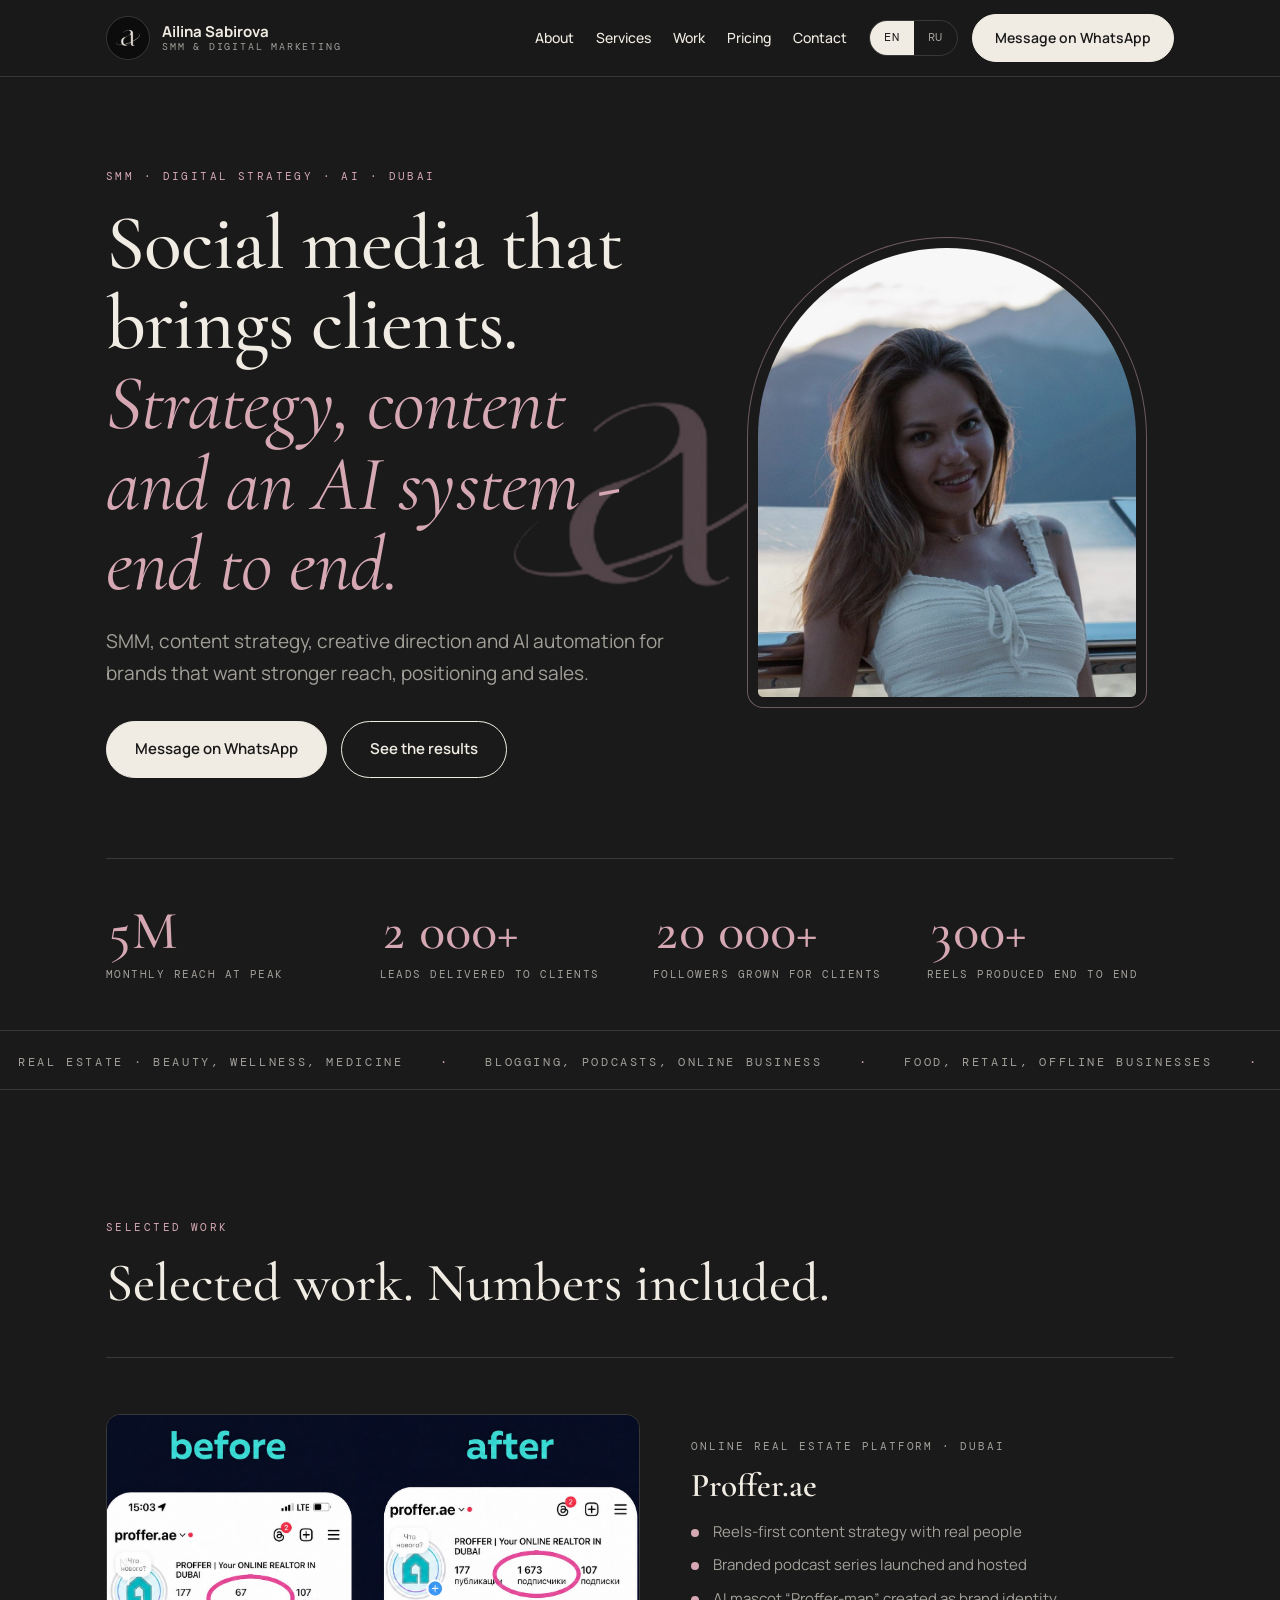
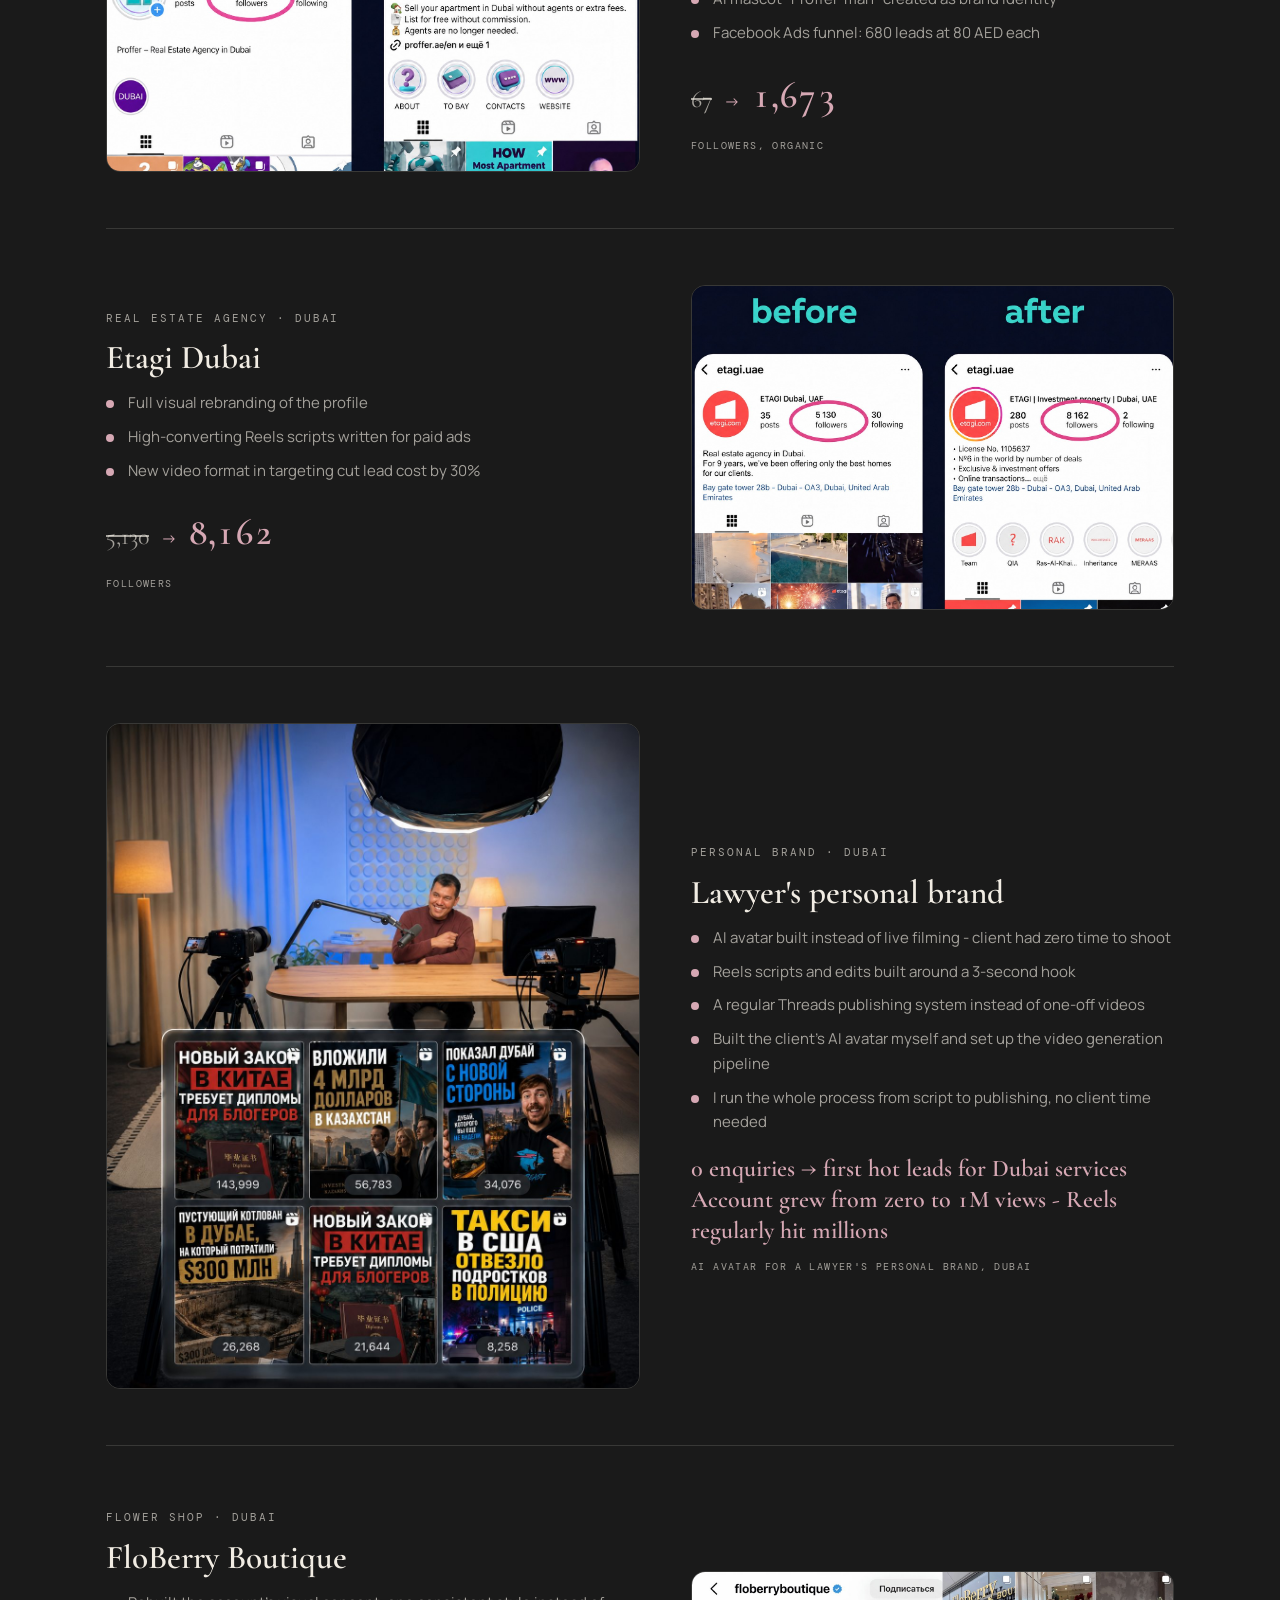
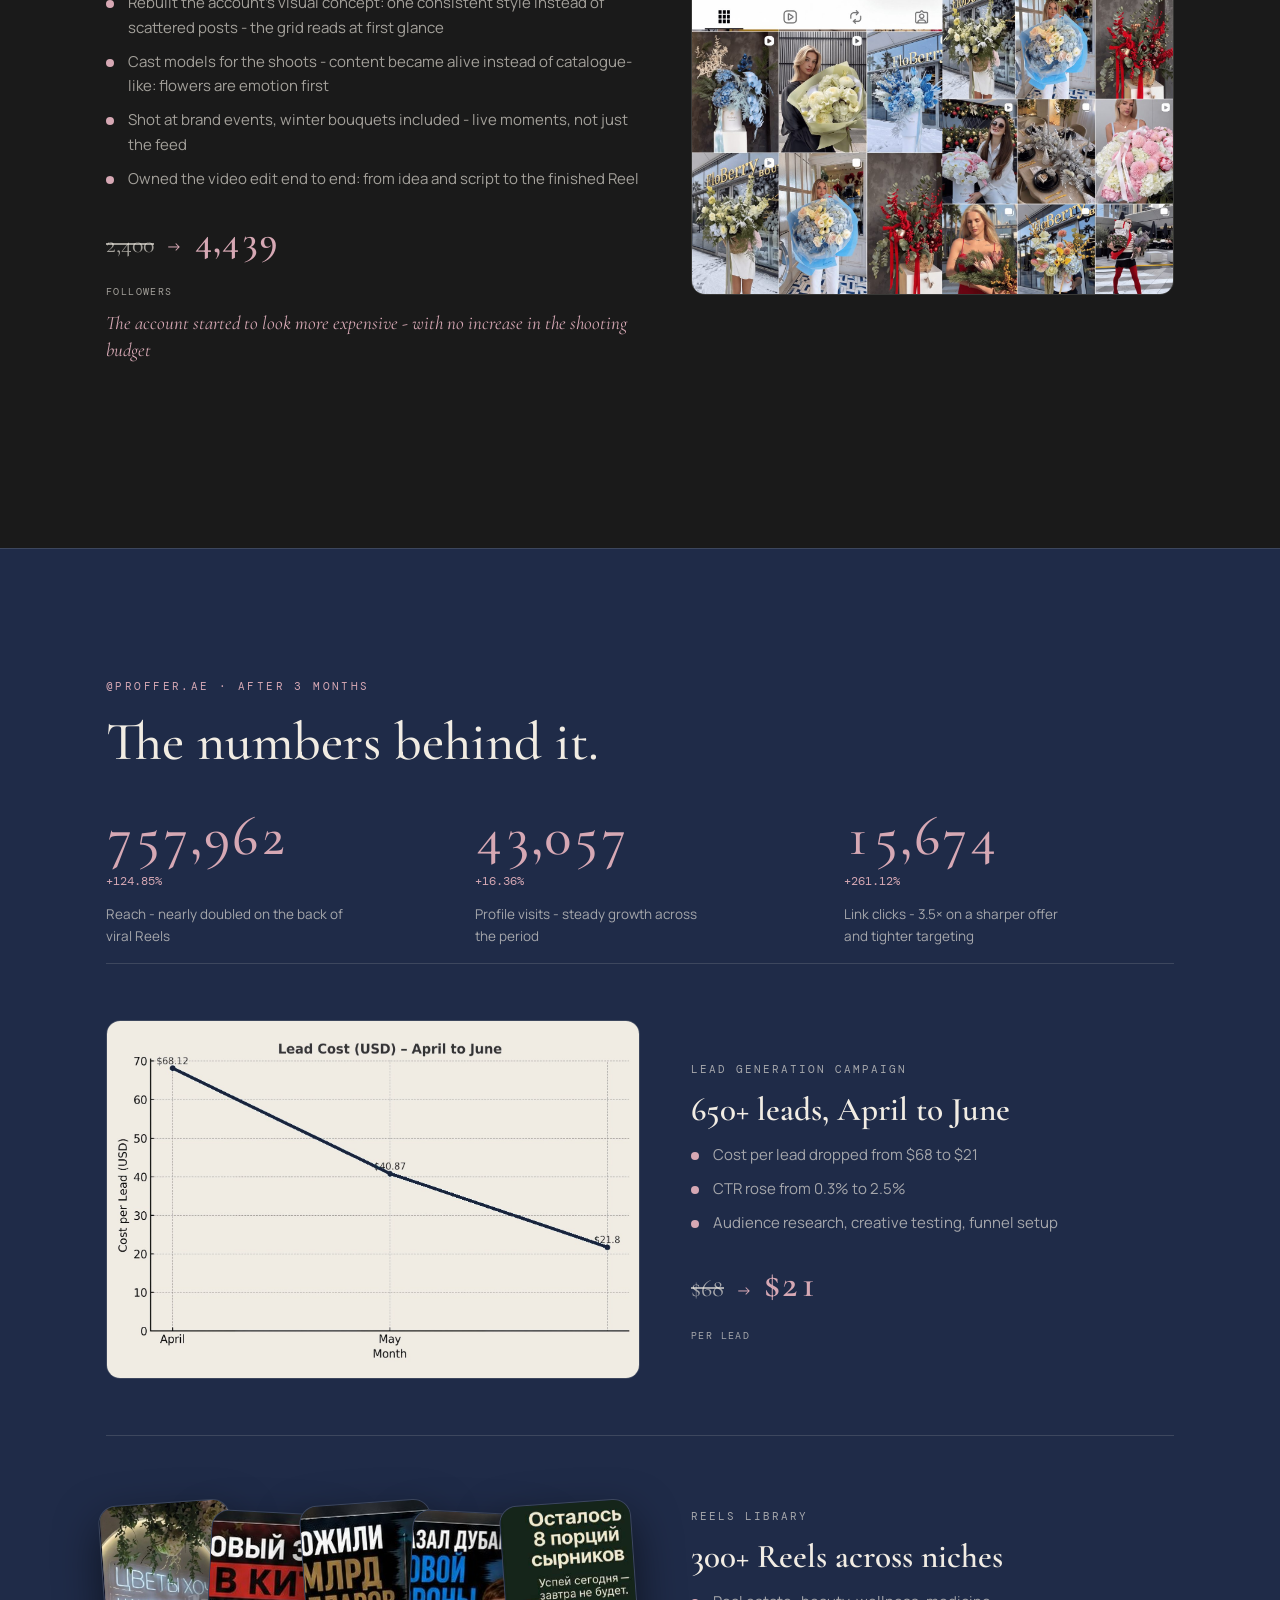
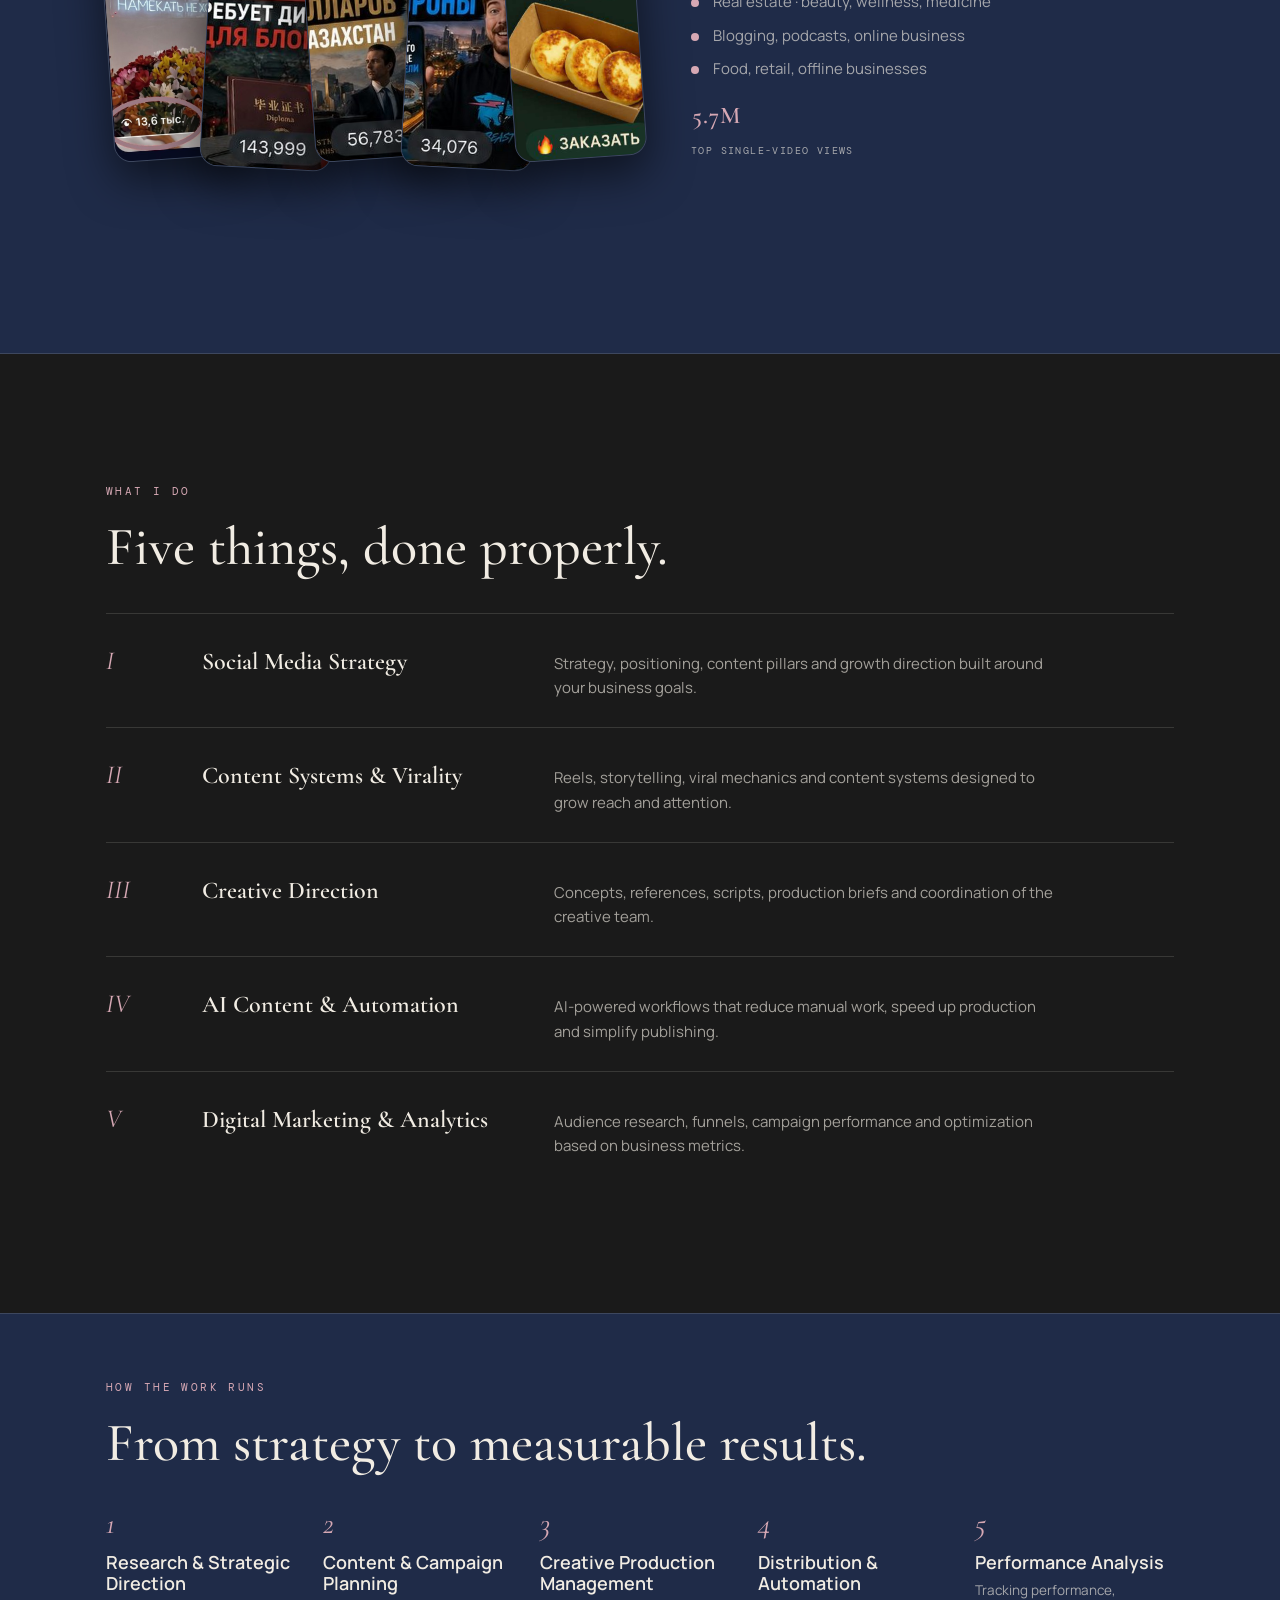
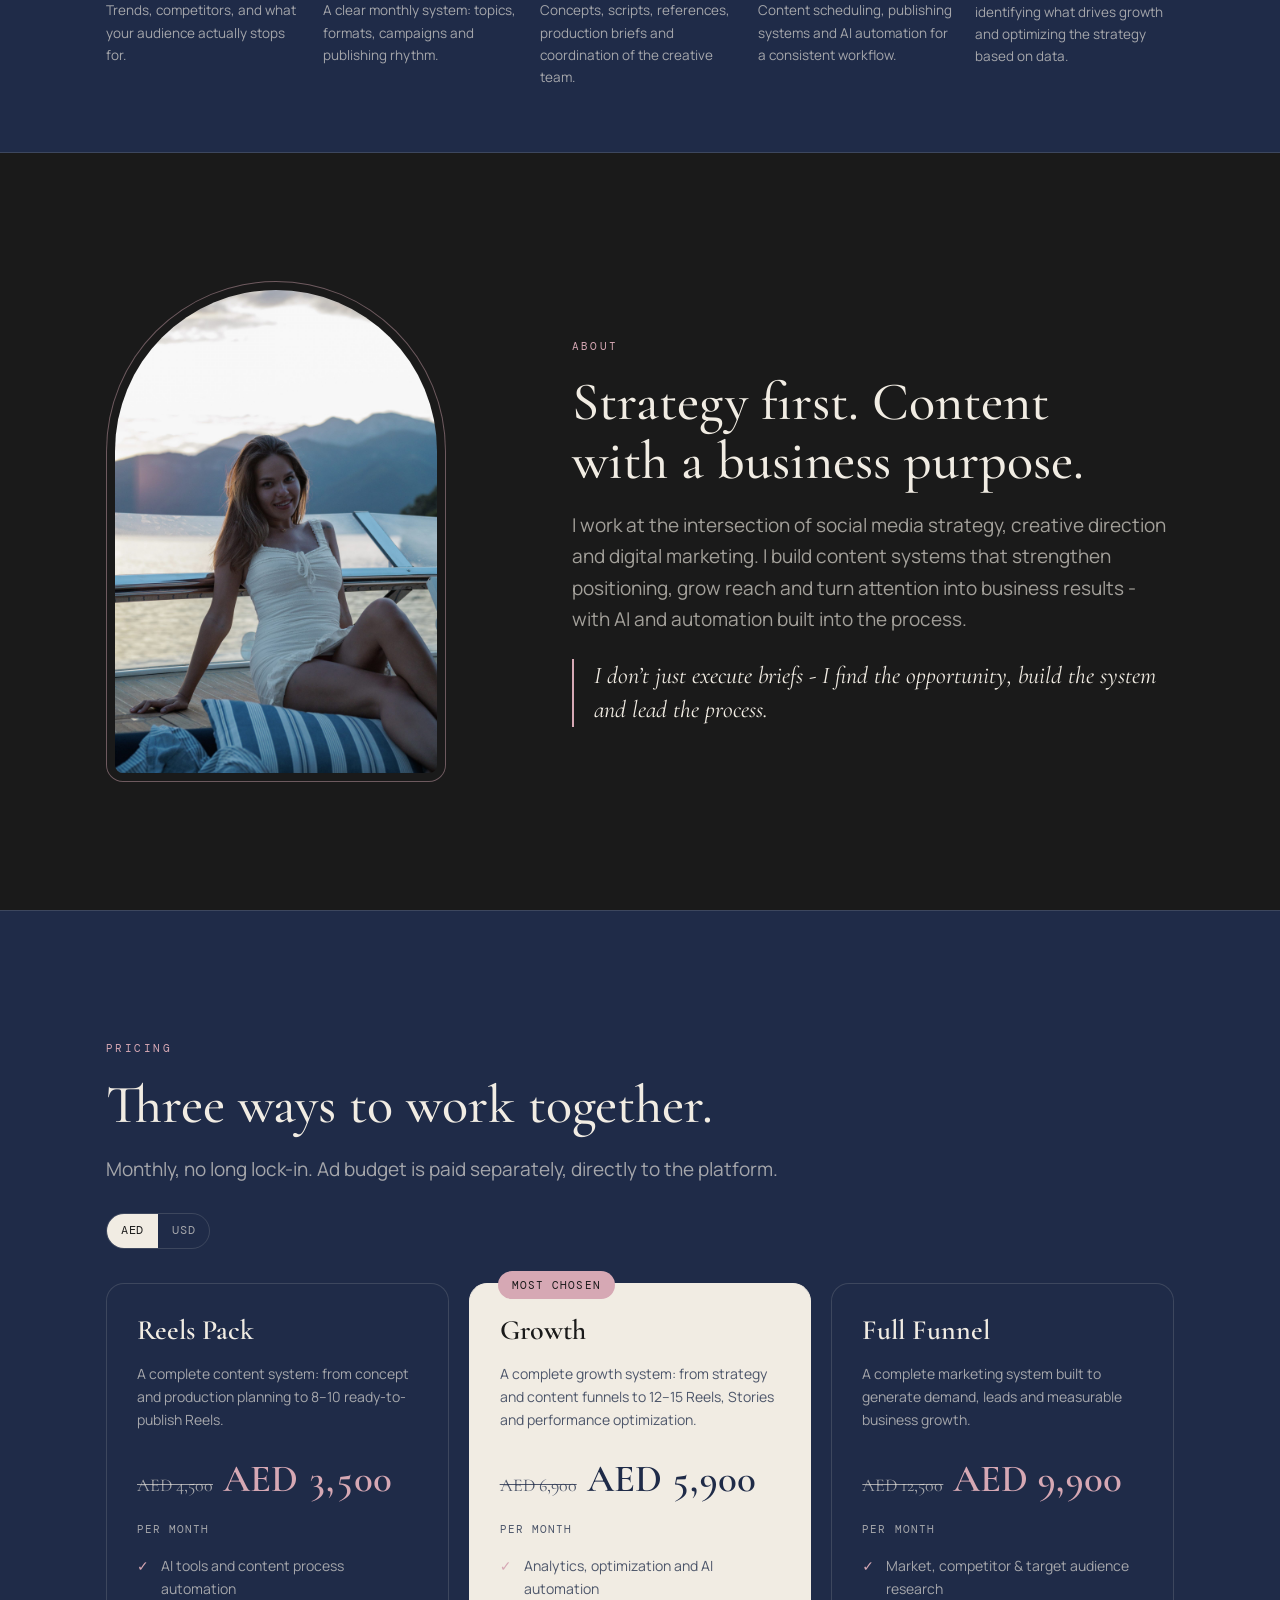
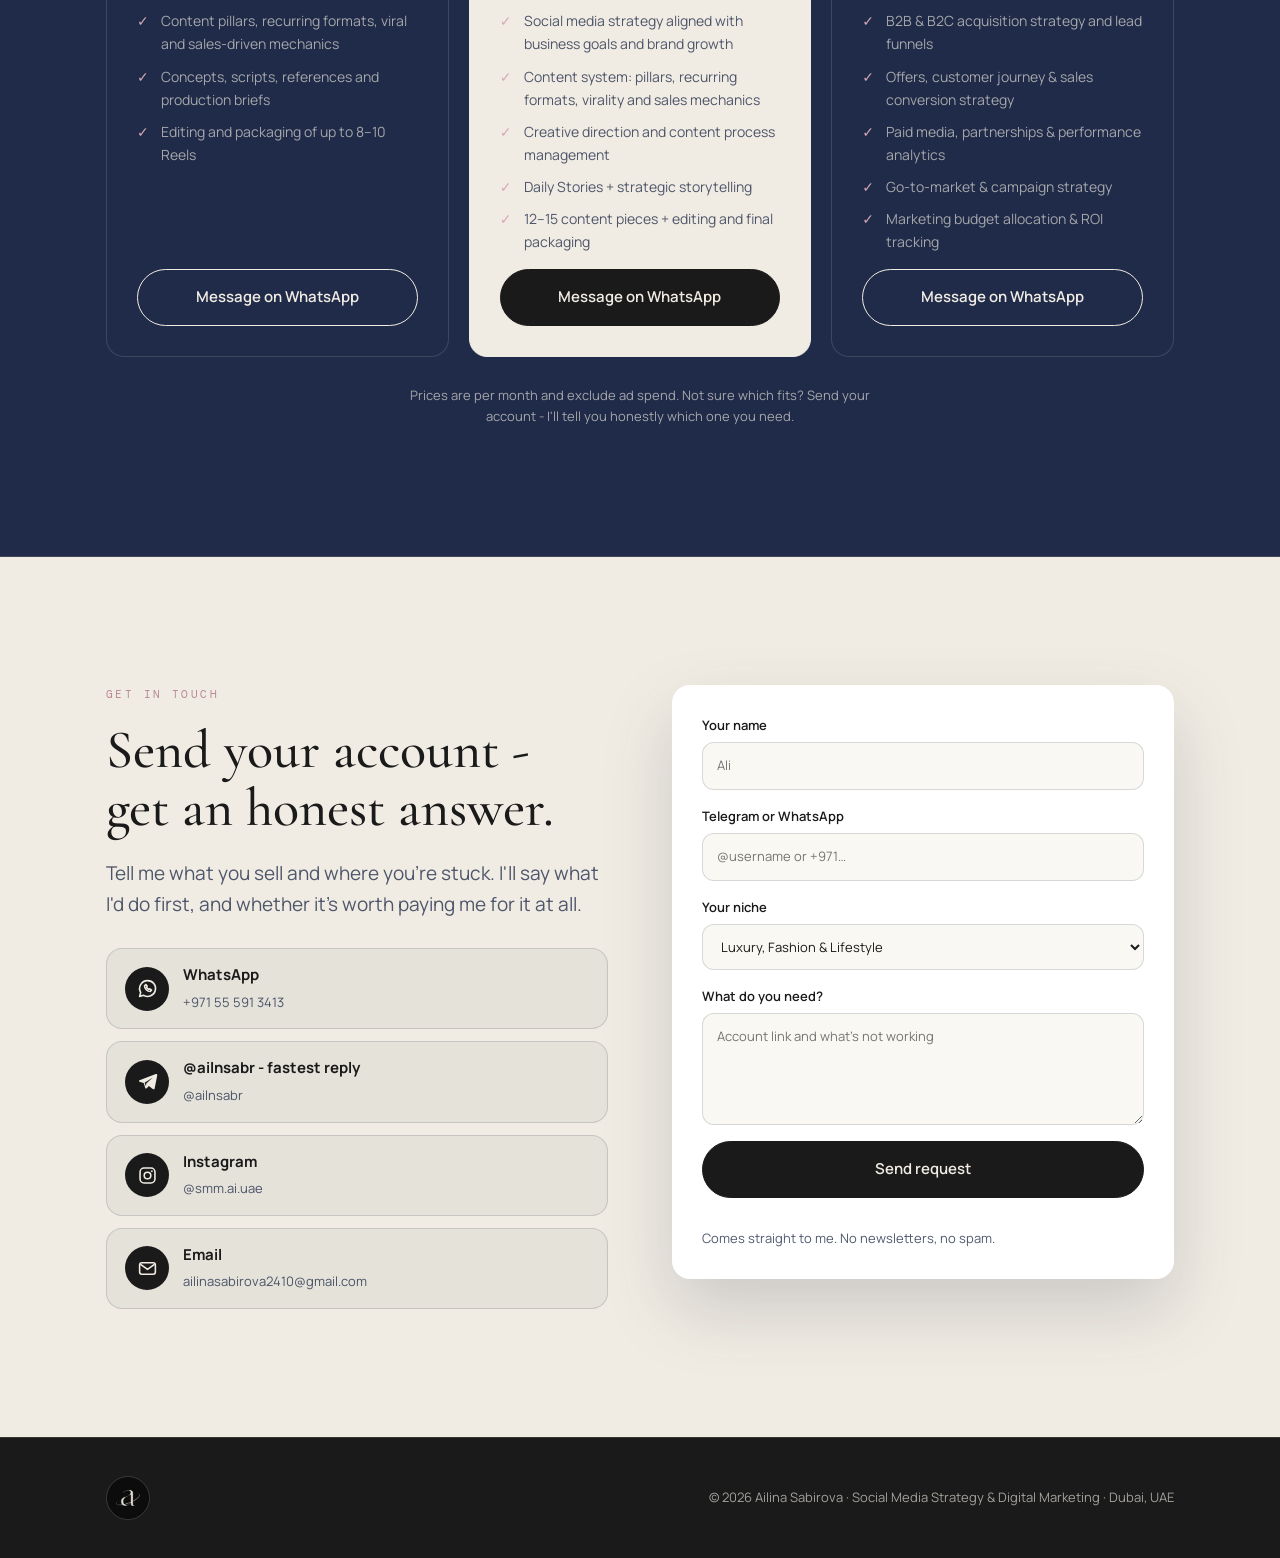
==== commit b9068004: "Remove reviews section entirely; crop hero portrait to waist-up Reviews stripped from markup, styles" ====
--- a/index.html
+++ b/index.html
@@ -274,21 +274,6 @@
       <h2 data-i18n="about.h2">Strategy first. Content with a business purpose.</h2>
       <p class="lede" data-i18n="about.lede">I work at the intersection of social media strategy, creative direction and digital marketing. I build content systems that strengthen positioning, grow reach and turn attention into business results - with AI and automation built into the process.</p>
       <p class="quote" data-i18n="about.quote">I don’t just execute briefs - I find the opportunity, build the system and lead the process.</p>
-    </div>
-  </div>
-</section>
-
-<!-- REVIEWS -->
-<section id="reviews" class="band">
-  <div class="wrap">
-    <p class="eyebrow" data-i18n="rev.eyebrow">Testimonials</p>
-    <h2 data-i18n="rev.h2">What clients say.</h2>
-    <div class="rev-grid">
-      <figure class="rev rise"><div class="rev-head" aria-hidden="true"><span class="q">«</span><span class="stars">★★★★★</span></div><blockquote data-i18n="rev.1">Working with Ailina is easy because she doesn't just make content - she thinks about strategy and outcomes from day one. Since we started, our content looks far more professional and the process is much more organised. What I liked most: I never had to micromanage a single step.</blockquote></figure>
-      <figure class="rev rise"><div class="rev-head" aria-hidden="true"><span class="q">«</span><span class="stars">★★★★★</span></div><blockquote data-i18n="rev.2">Before Ailina we had content but no system. She built a clear strategy, brought Reels ideas, took over editing and content management. Now it's obvious what to publish, why we do it and how it connects to sales.</blockquote></figure>
-      <figure class="rev rise"><div class="rev-head" aria-hidden="true"><span class="q">«</span><span class="stars">★★★★★</span></div><blockquote data-i18n="rev.3">Ailina has a great feel for a brand and quickly understands what the audience needs. What I especially liked is that she doesn't just execute tasks - she proposes solutions and explains why an approach should work. It feels like I got not just an SMM specialist, but someone who genuinely thinks about growing the business.</blockquote></figure>
-      <figure class="rev rise"><div class="rev-head" aria-hidden="true"><span class="q">«</span><span class="stars">★★★★★</span></div><blockquote data-i18n="rev.4">Ailina helped us build a clearer promotion system and see content not as mere posts, but as a client-acquisition tool. She understood our product fast, brought strong positioning ideas and connected content to the sales strategy. I especially liked that she thinks beyond visuals - about business goals and the end result.</blockquote></figure>
-      <figure class="rev rise"><div class="rev-head" aria-hidden="true"><span class="q">«</span><span class="stars">★★★★★</span></div><blockquote data-i18n="rev.5">Ailina quickly grasped the specifics of our business and helped shape stronger positioning and a content system. After her work it became much clearer what we want to communicate, which topics to use and how to tie content to sales.</blockquote></figure>
     </div>
   </div>
 </section>
--- a/css/style.css
+++ b/css/style.css
@@ -186,22 +186,6 @@
 .plan .btn{margin-top:auto}
 .plan.hot .btn{background:var(--ink);color:var(--ivory);border-color:var(--ink)}
 
-/* reviews */
-.rev-grid{columns:3;column-gap:18px;margin-top:36px}
-.rev{break-inside:avoid;background:#28345C;border:1px solid rgba(241,236,227,.2);border-radius:var(--radius);padding:26px 24px 24px;margin:0 0 18px;position:relative;box-shadow:0 14px 34px rgba(0,0,0,.35)}
-.rev-head{display:flex;align-items:baseline;justify-content:space-between;margin-bottom:12px}
-.rev .q{font-family:var(--display);font-size:52px;line-height:.5;color:var(--rose)}
-.rev .stars{color:var(--rose);font-size:13px;letter-spacing:.28em}
-.rev blockquote{font-size:14.5px;color:rgba(241,236,227,.78);border:0;margin:0;padding:0}
-.rev:nth-child(1){padding:32px 28px 28px}
-.rev:nth-child(1) blockquote{font-size:15.5px}
-.rev:nth-child(3){background:var(--ivory);border-color:var(--ivory)}
-.rev:nth-child(3) blockquote{color:rgba(31,43,72,.82)}
-.rev:nth-child(3) .q,.rev:nth-child(3) .stars{color:#C58E9D}
-.rev:nth-child(5){background:var(--ink-2)}
-@media (max-width:1020px){.rev-grid{columns:2}}
-@media (max-width:700px){.rev-grid{columns:1}}
-
 /* contact — paper finale */
 .contact-grid{display:grid;grid-template-columns:1fr 1fr;gap:clamp(28px,5vw,64px);align-items:start}
 .channels{display:flex;flex-direction:column;gap:12px;margin-top:28px}
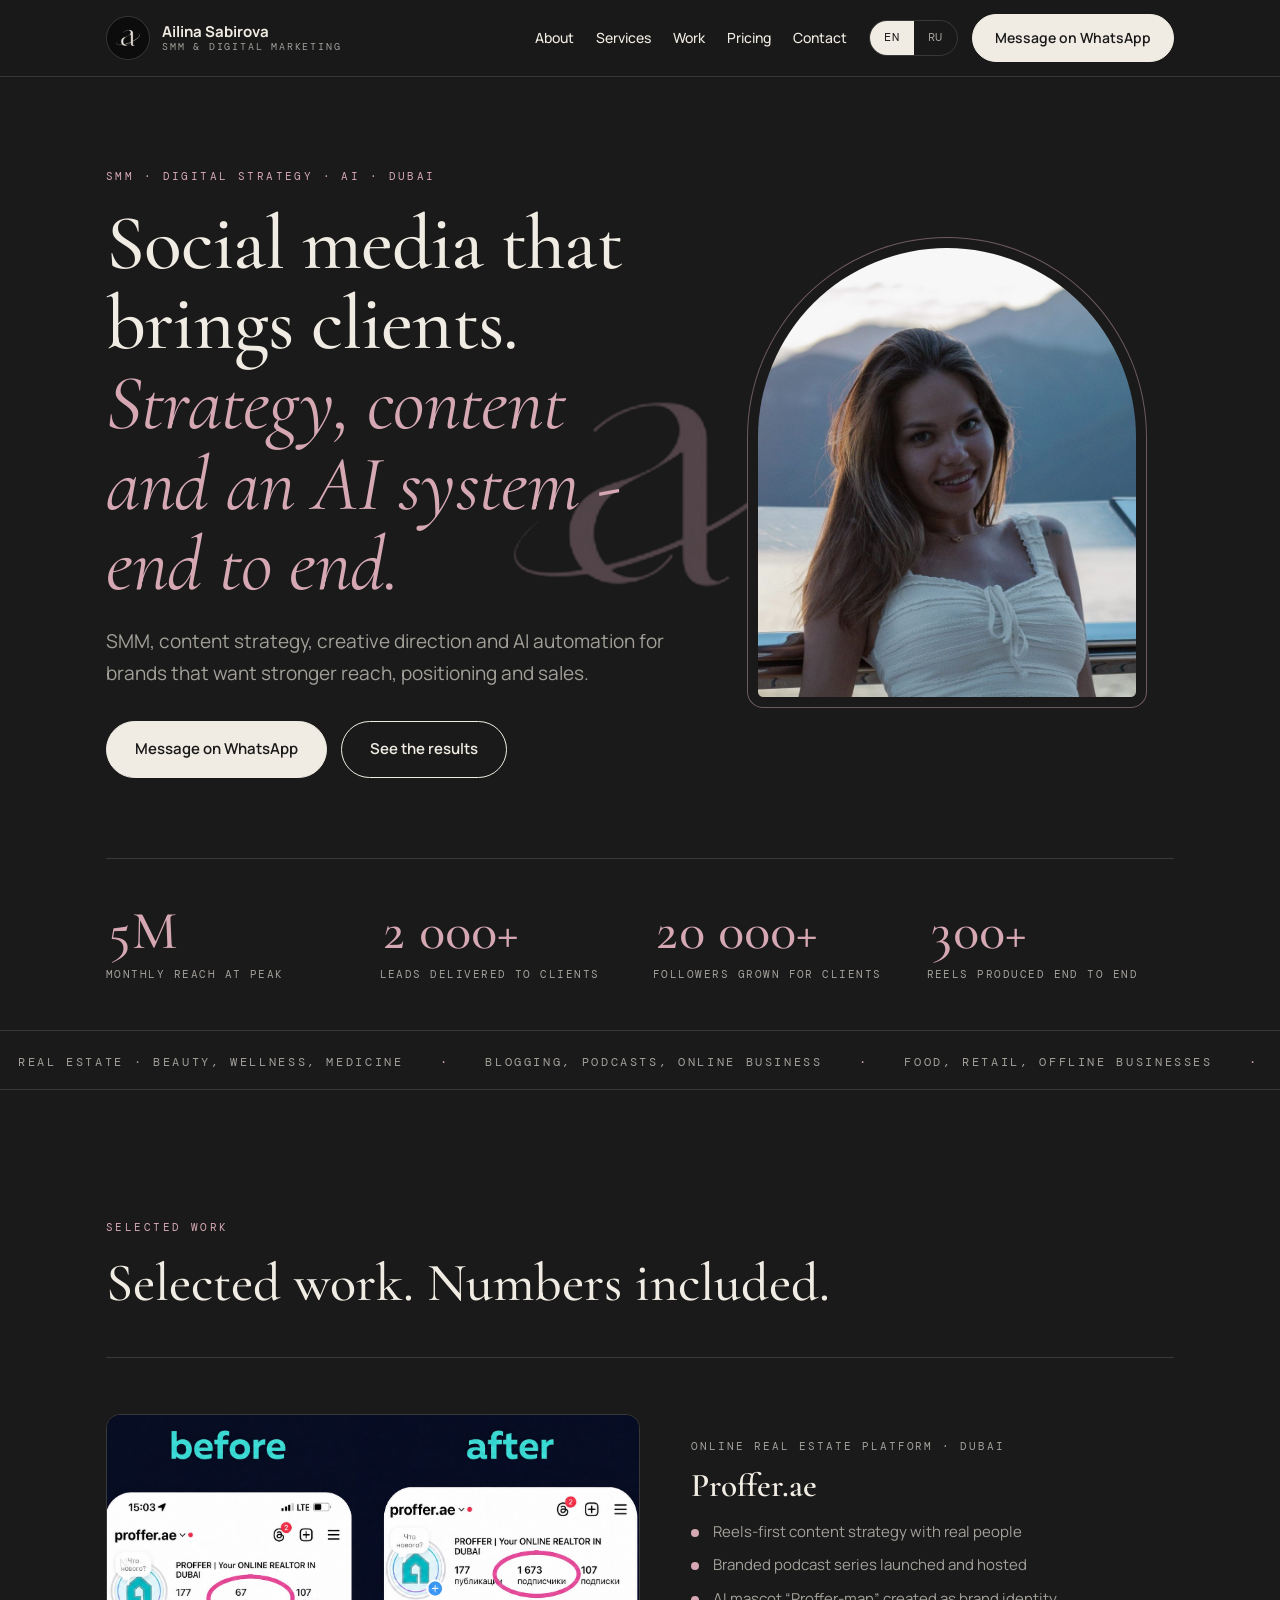
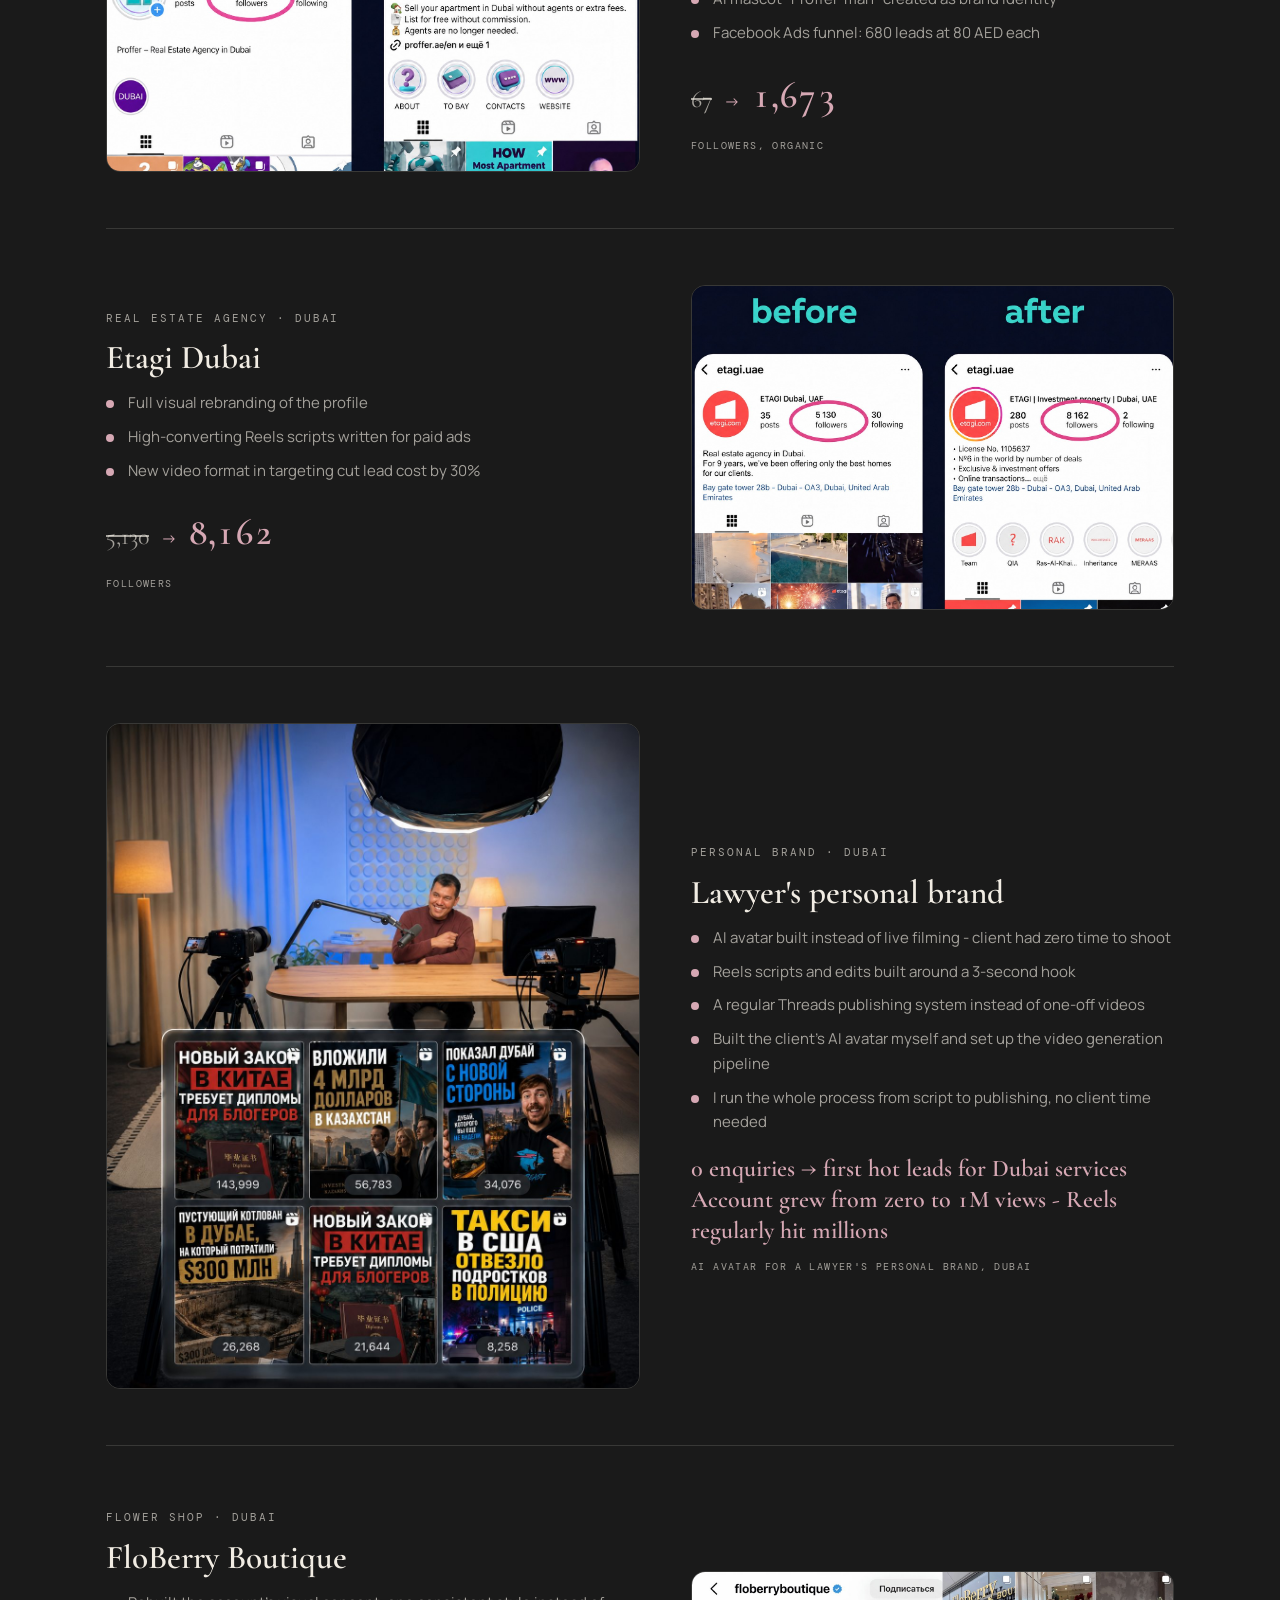
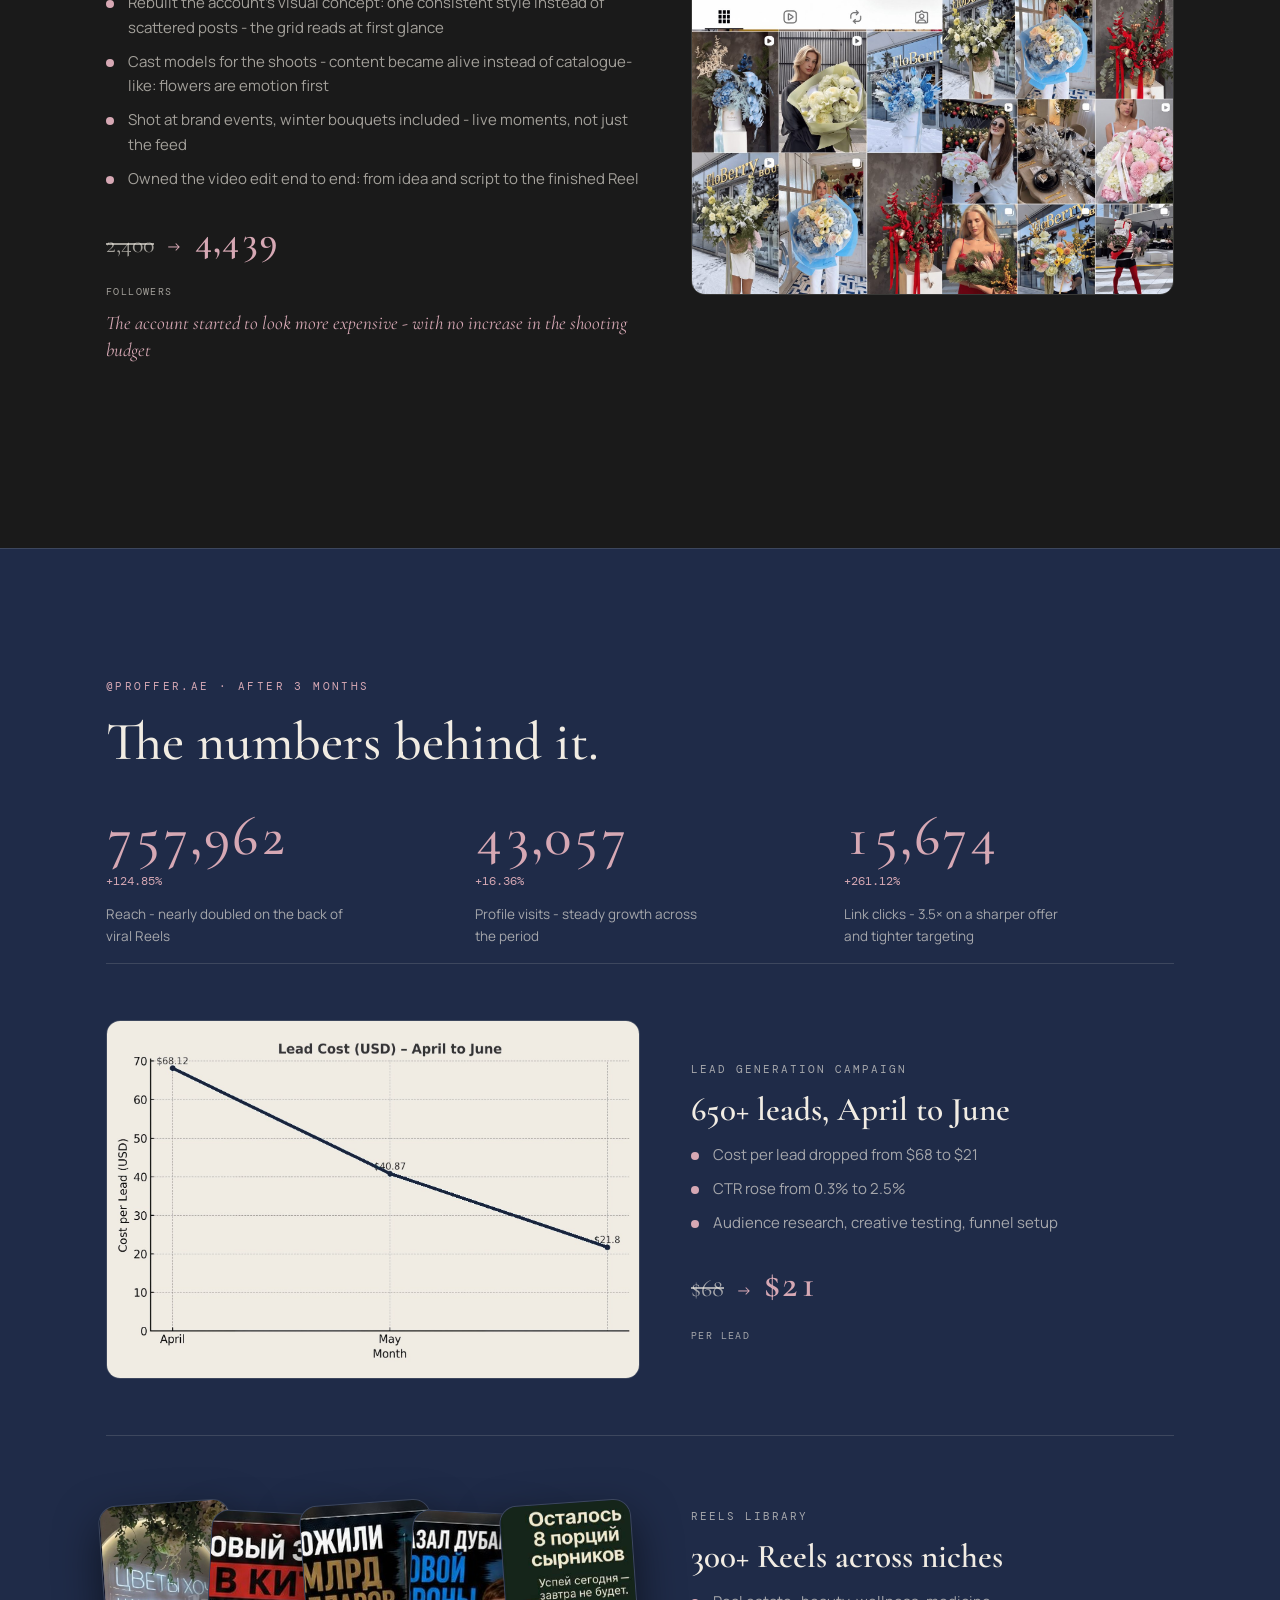
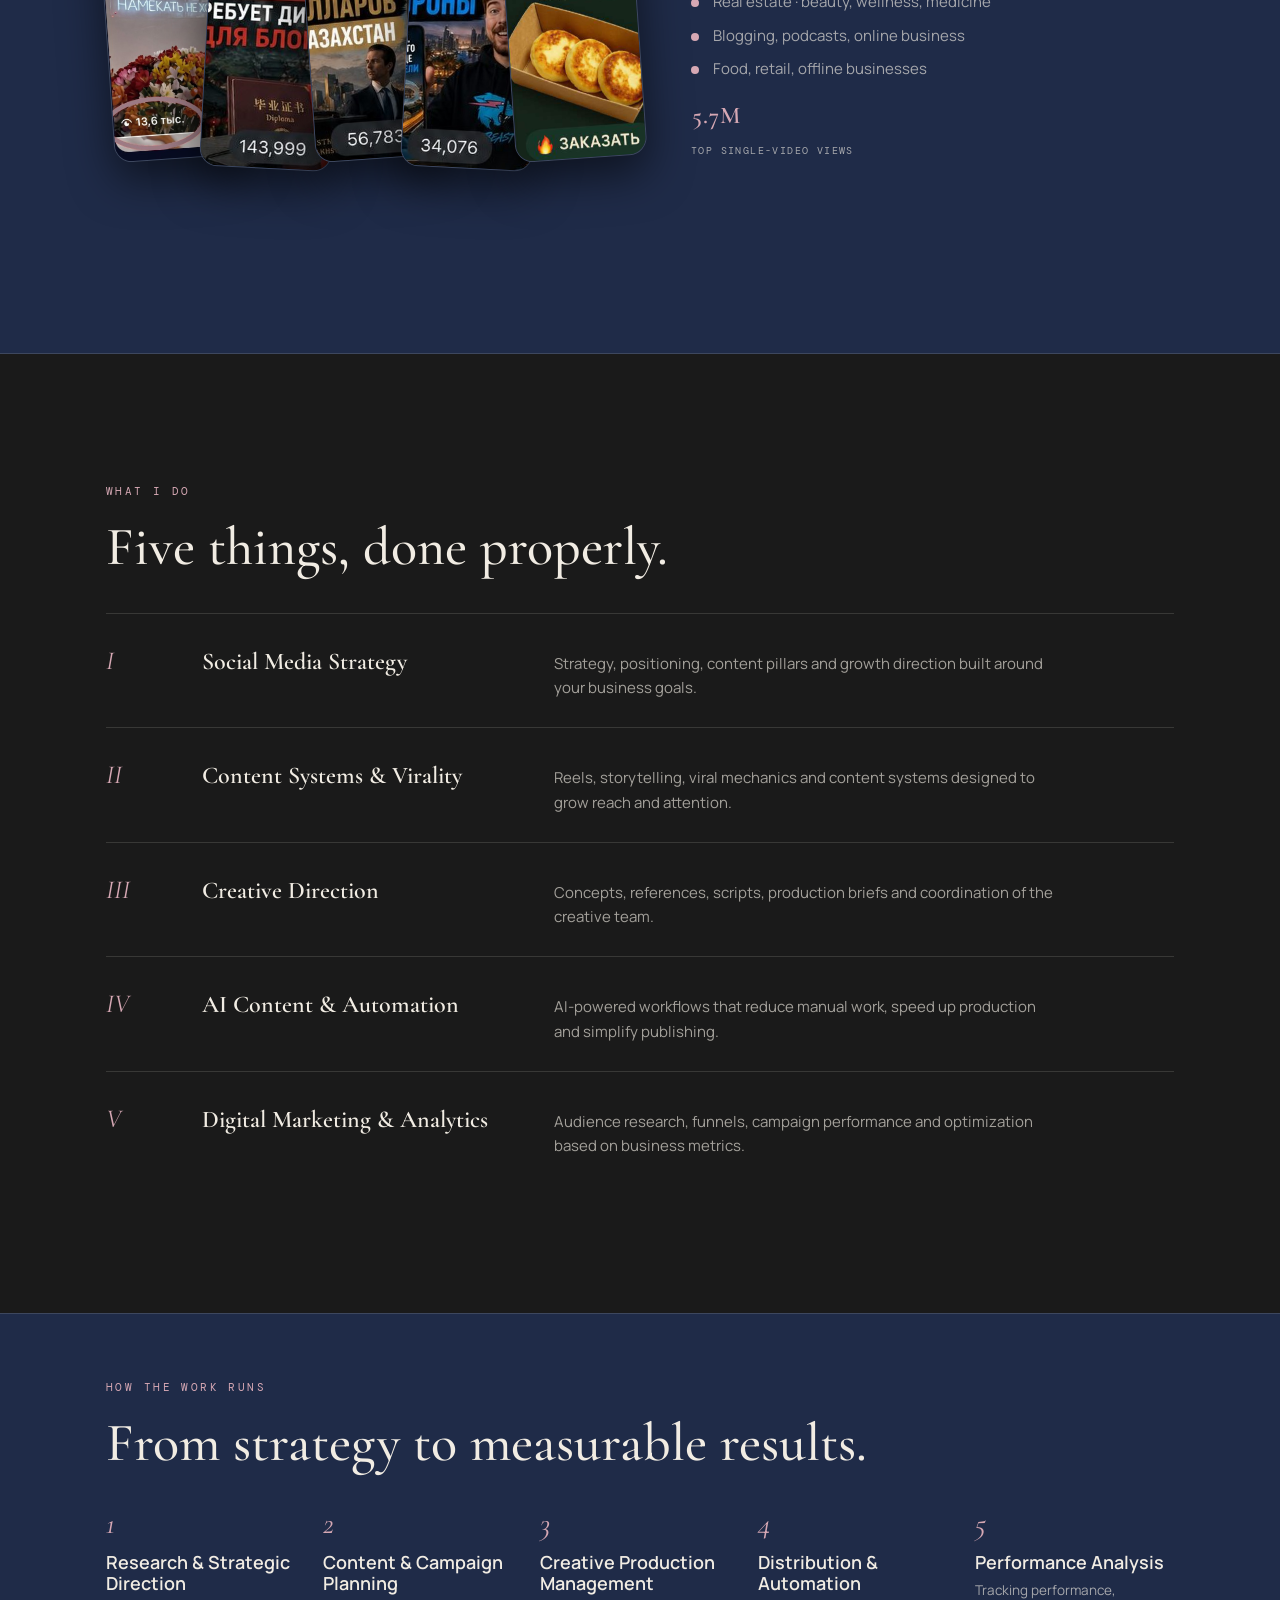
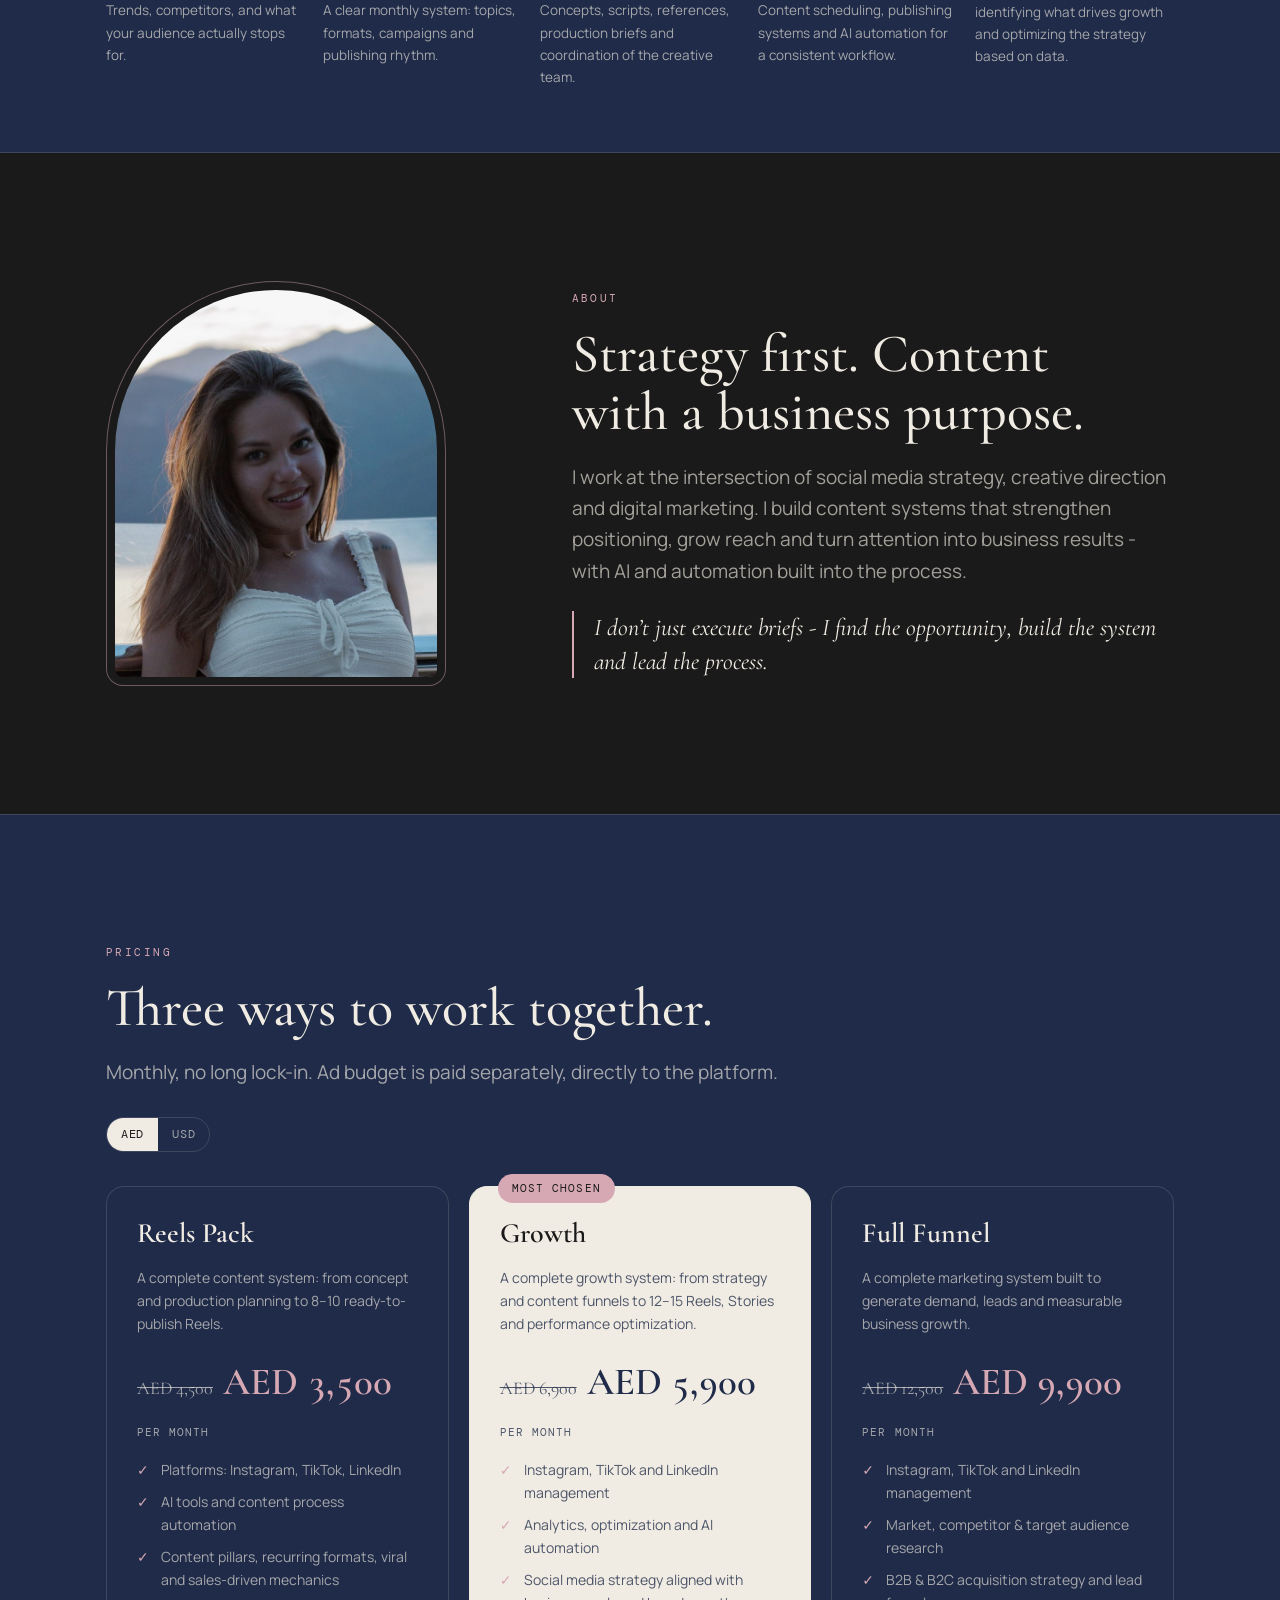
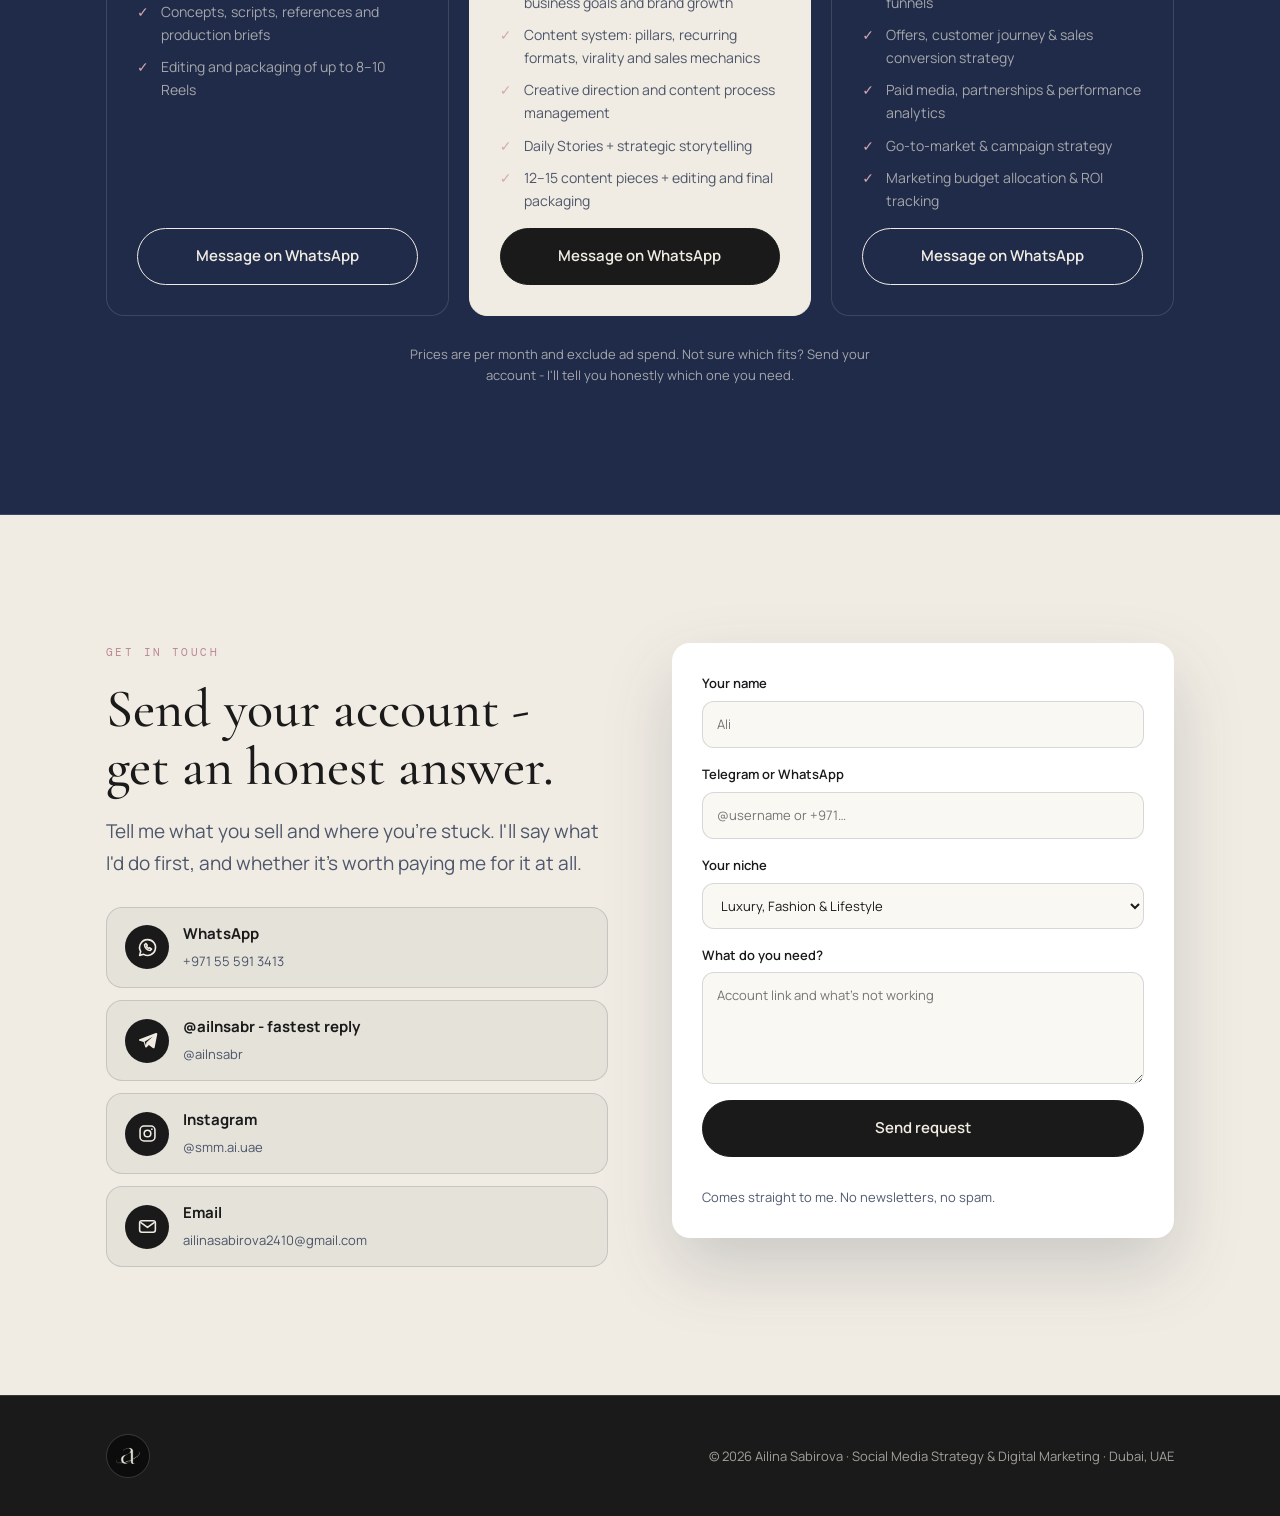
==== commit 72678919: "Pricing: state the platforms in every plan - Instagram, TikTok, LinkedIn First bullet of each packag" ====
--- a/index.html
+++ b/index.html
@@ -297,6 +297,7 @@
           <span class="price-per" data-i18n="pr.per">per month</span>
         </div>
         <ul>
+          <li data-i18n="p1.f0">Platforms: Instagram, TikTok, LinkedIn</li>
           <li data-i18n="p1.f1">AI tools and content process automation</li>
           <li data-i18n="p1.f2">Content pillars, recurring formats, viral and sales-driven mechanics</li>
           <li data-i18n="p1.f3">Concepts, scripts, references and production briefs</li>
@@ -314,6 +315,7 @@
           <span class="price-per" data-i18n="pr.per">per month</span>
         </div>
         <ul>
+          <li data-i18n="p2.f0">Instagram, TikTok and LinkedIn management</li>
           <li data-i18n="p2.f1">Analytics, optimization and AI automation</li>
           <li data-i18n="p2.f2">Social media strategy aligned with business goals and brand growth</li>
           <li data-i18n="p2.f3">Content system: pillars, recurring formats, virality and sales mechanics</li>
@@ -332,6 +334,7 @@
           <span class="price-per" data-i18n="pr.per">per month</span>
         </div>
         <ul>
+          <li data-i18n="p3.f0">Instagram, TikTok and LinkedIn management</li>
           <li data-i18n="p3.f1">Market, competitor & target audience research</li>
           <li data-i18n="p3.f2">B2B & B2C acquisition strategy and lead funnels</li>
           <li data-i18n="p3.f3">Offers, customer journey & sales conversion strategy</li>
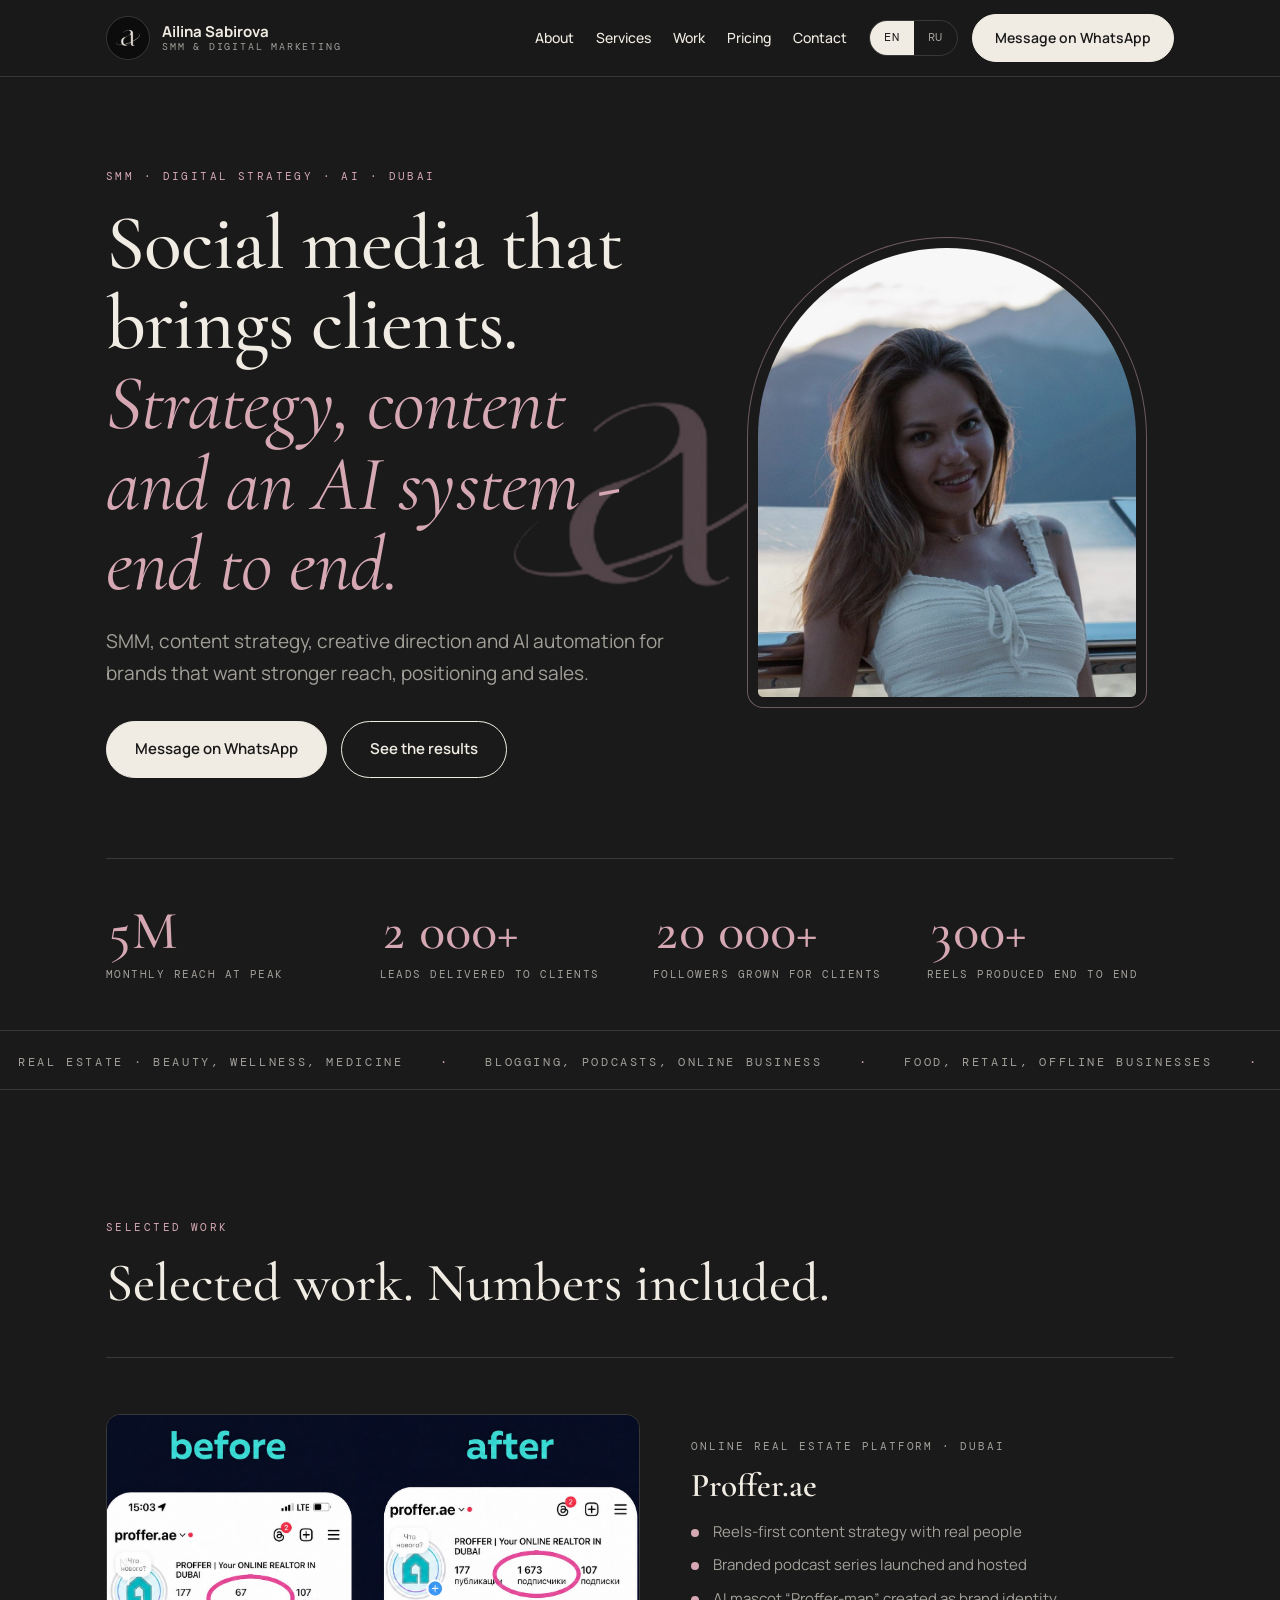
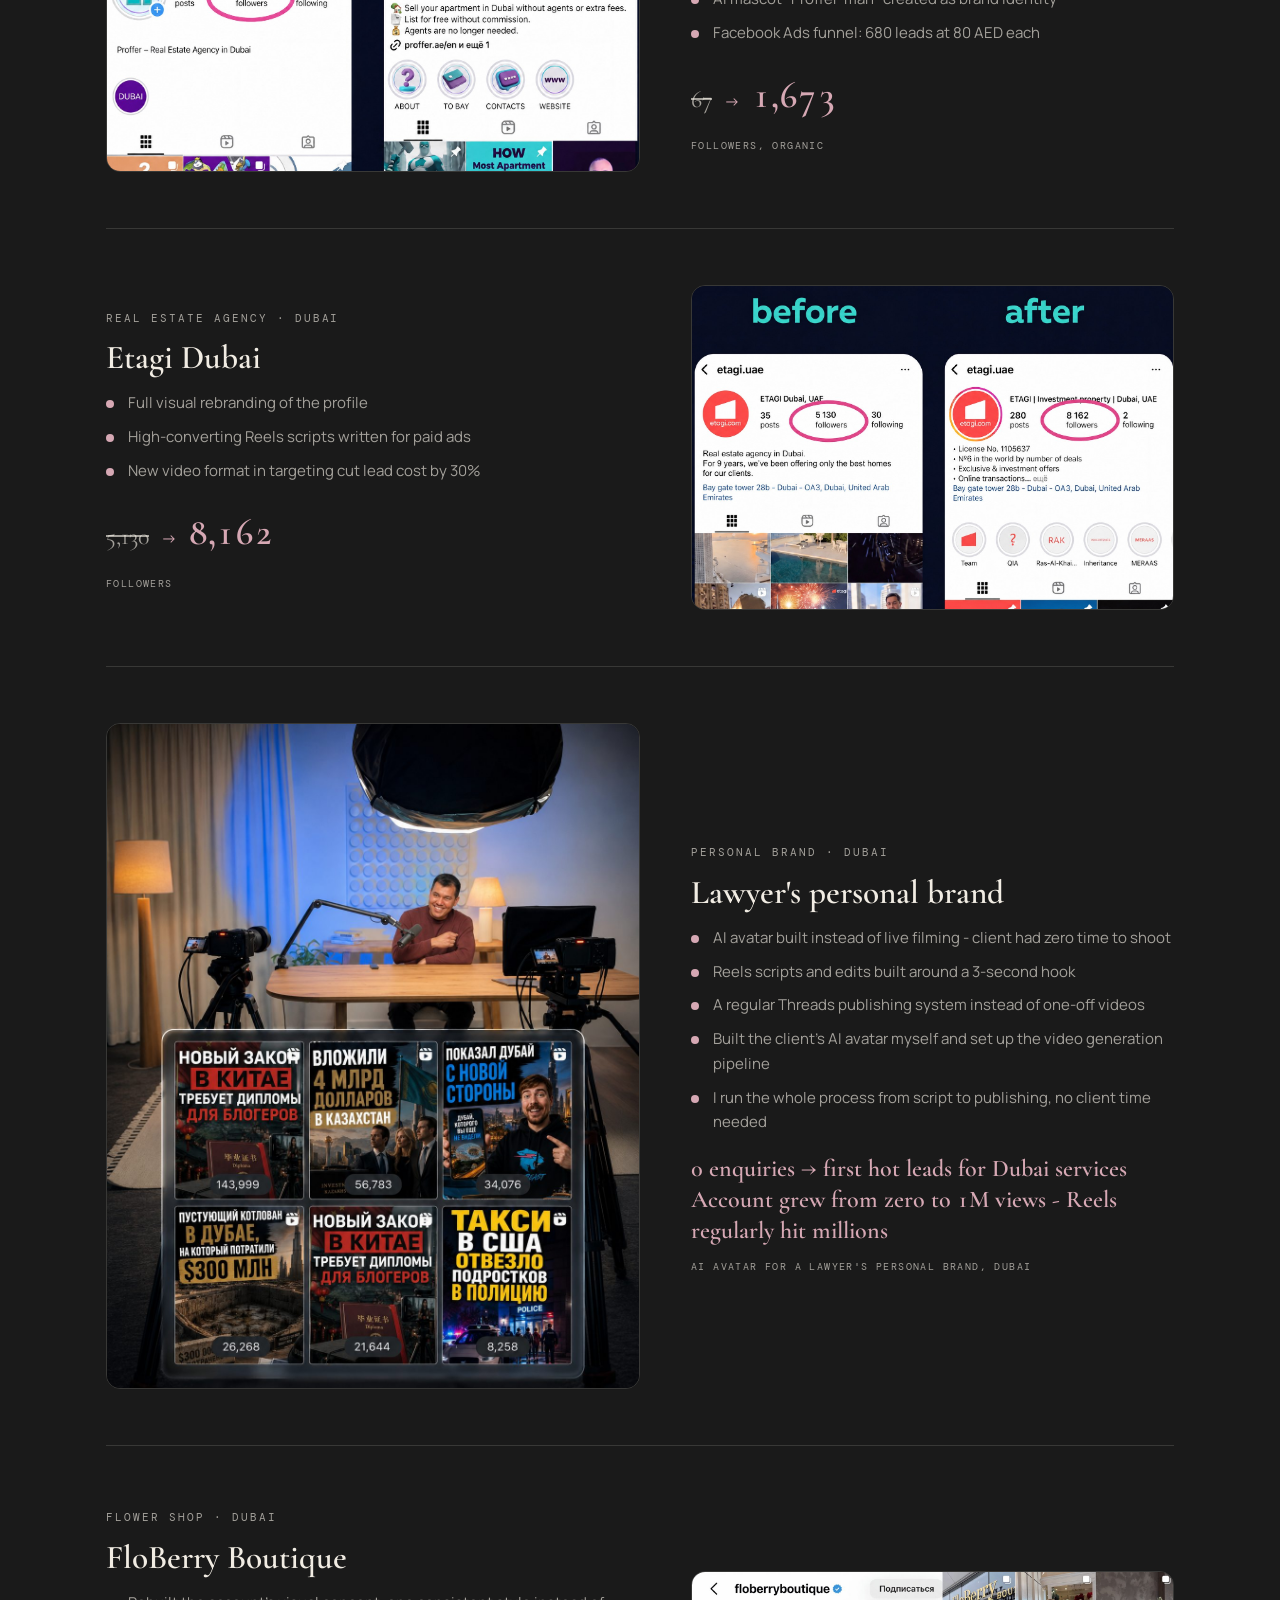
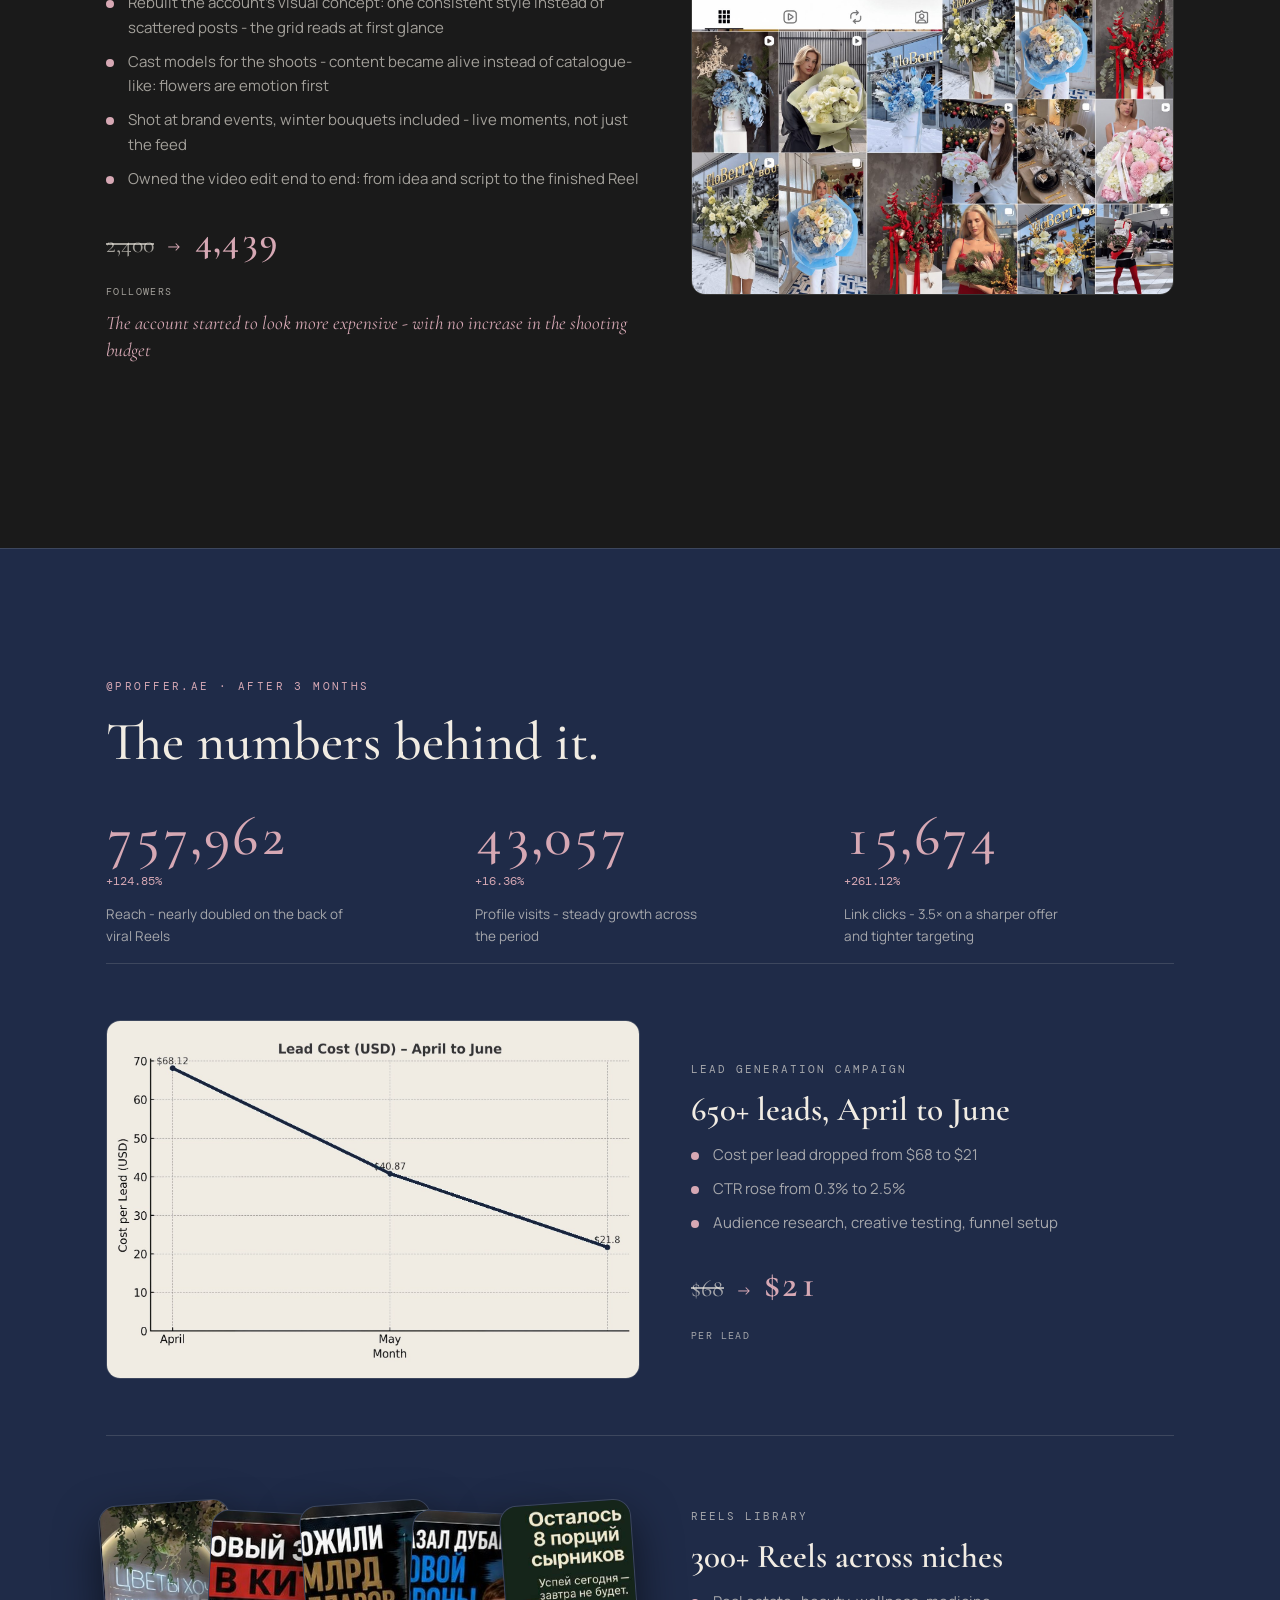
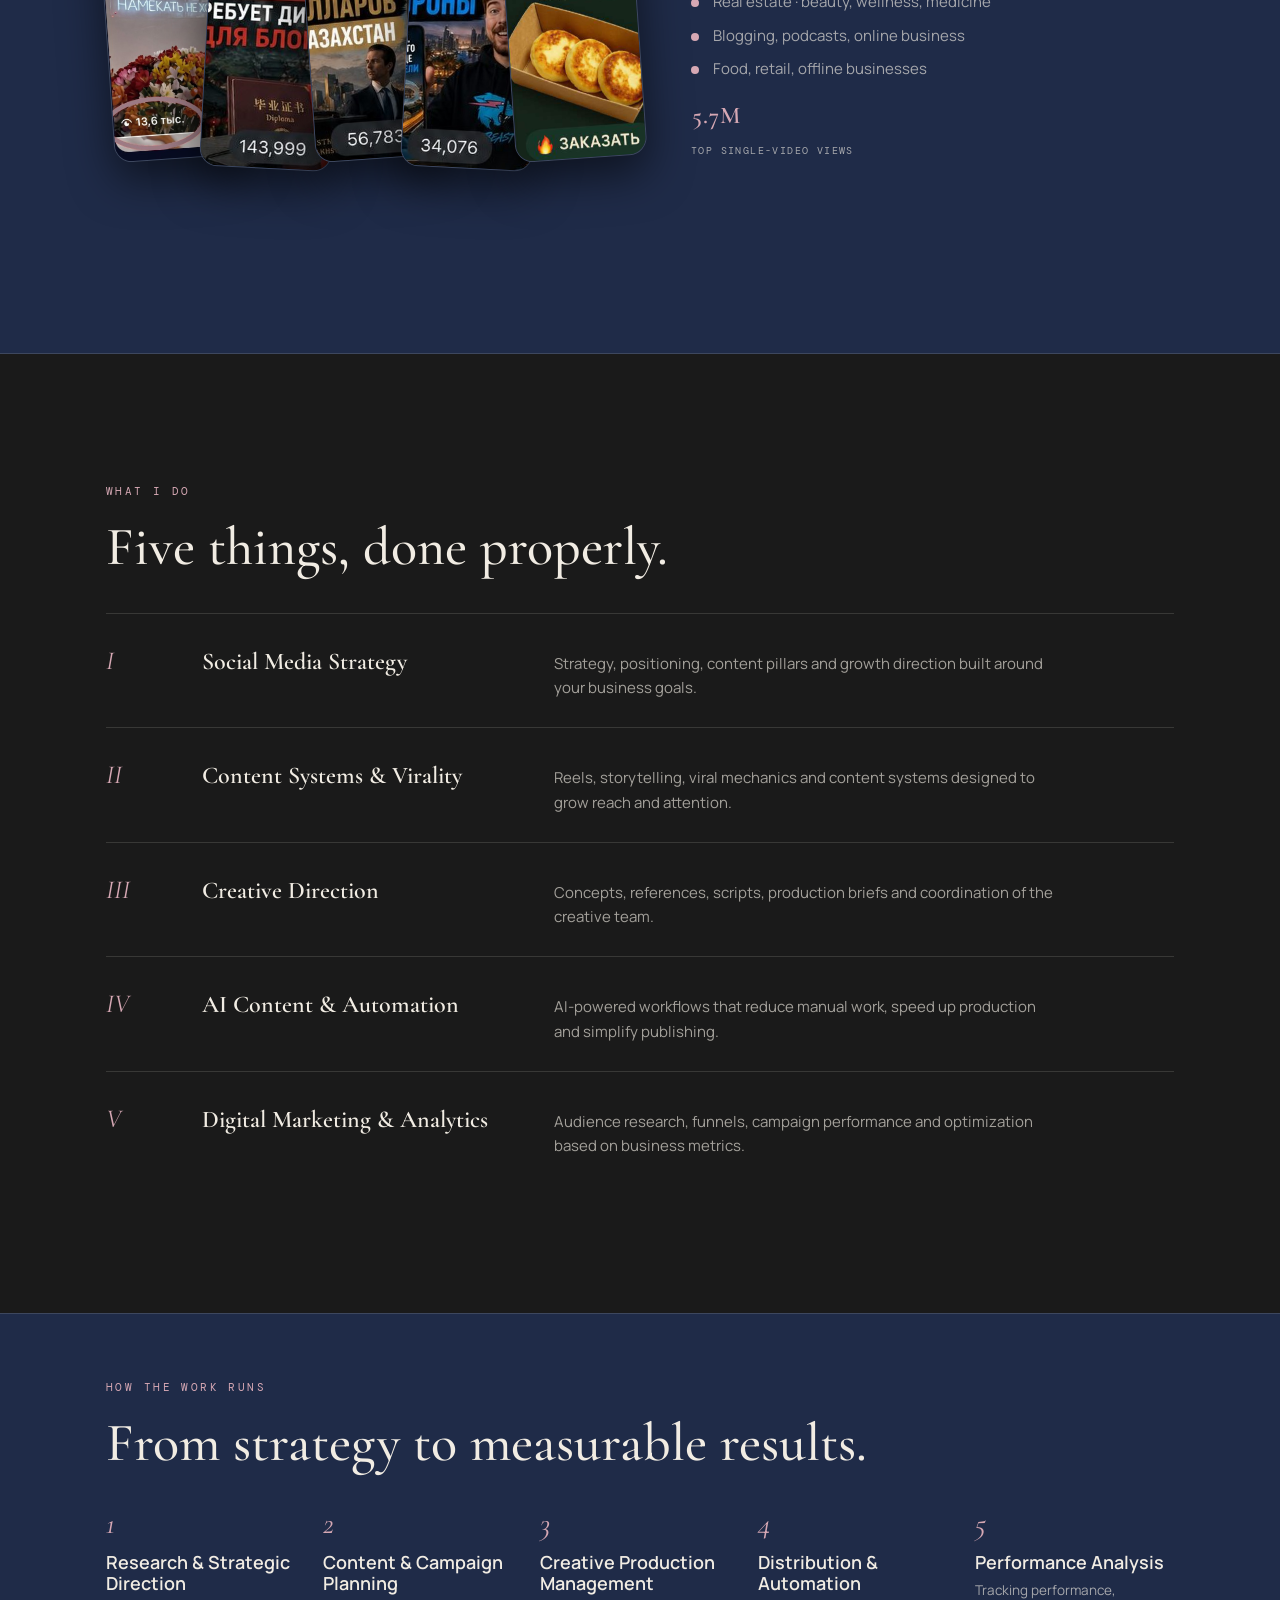
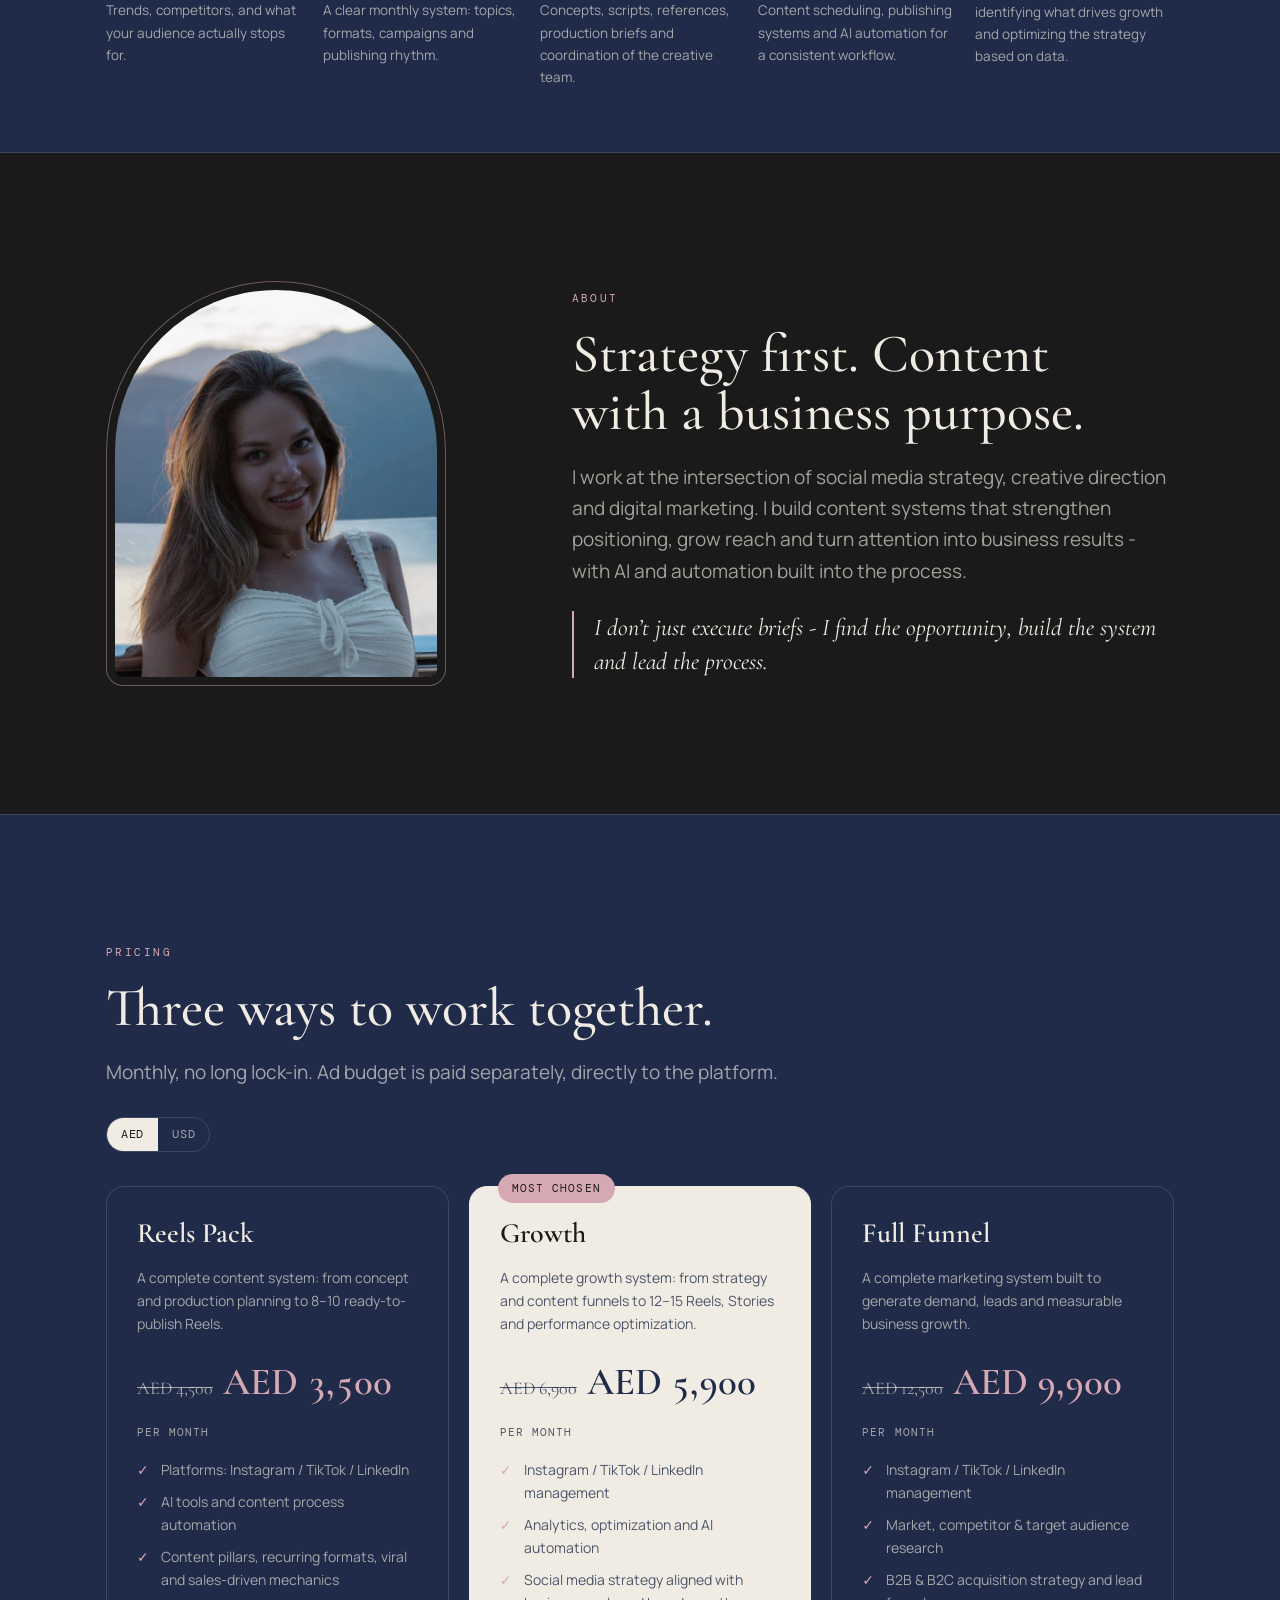
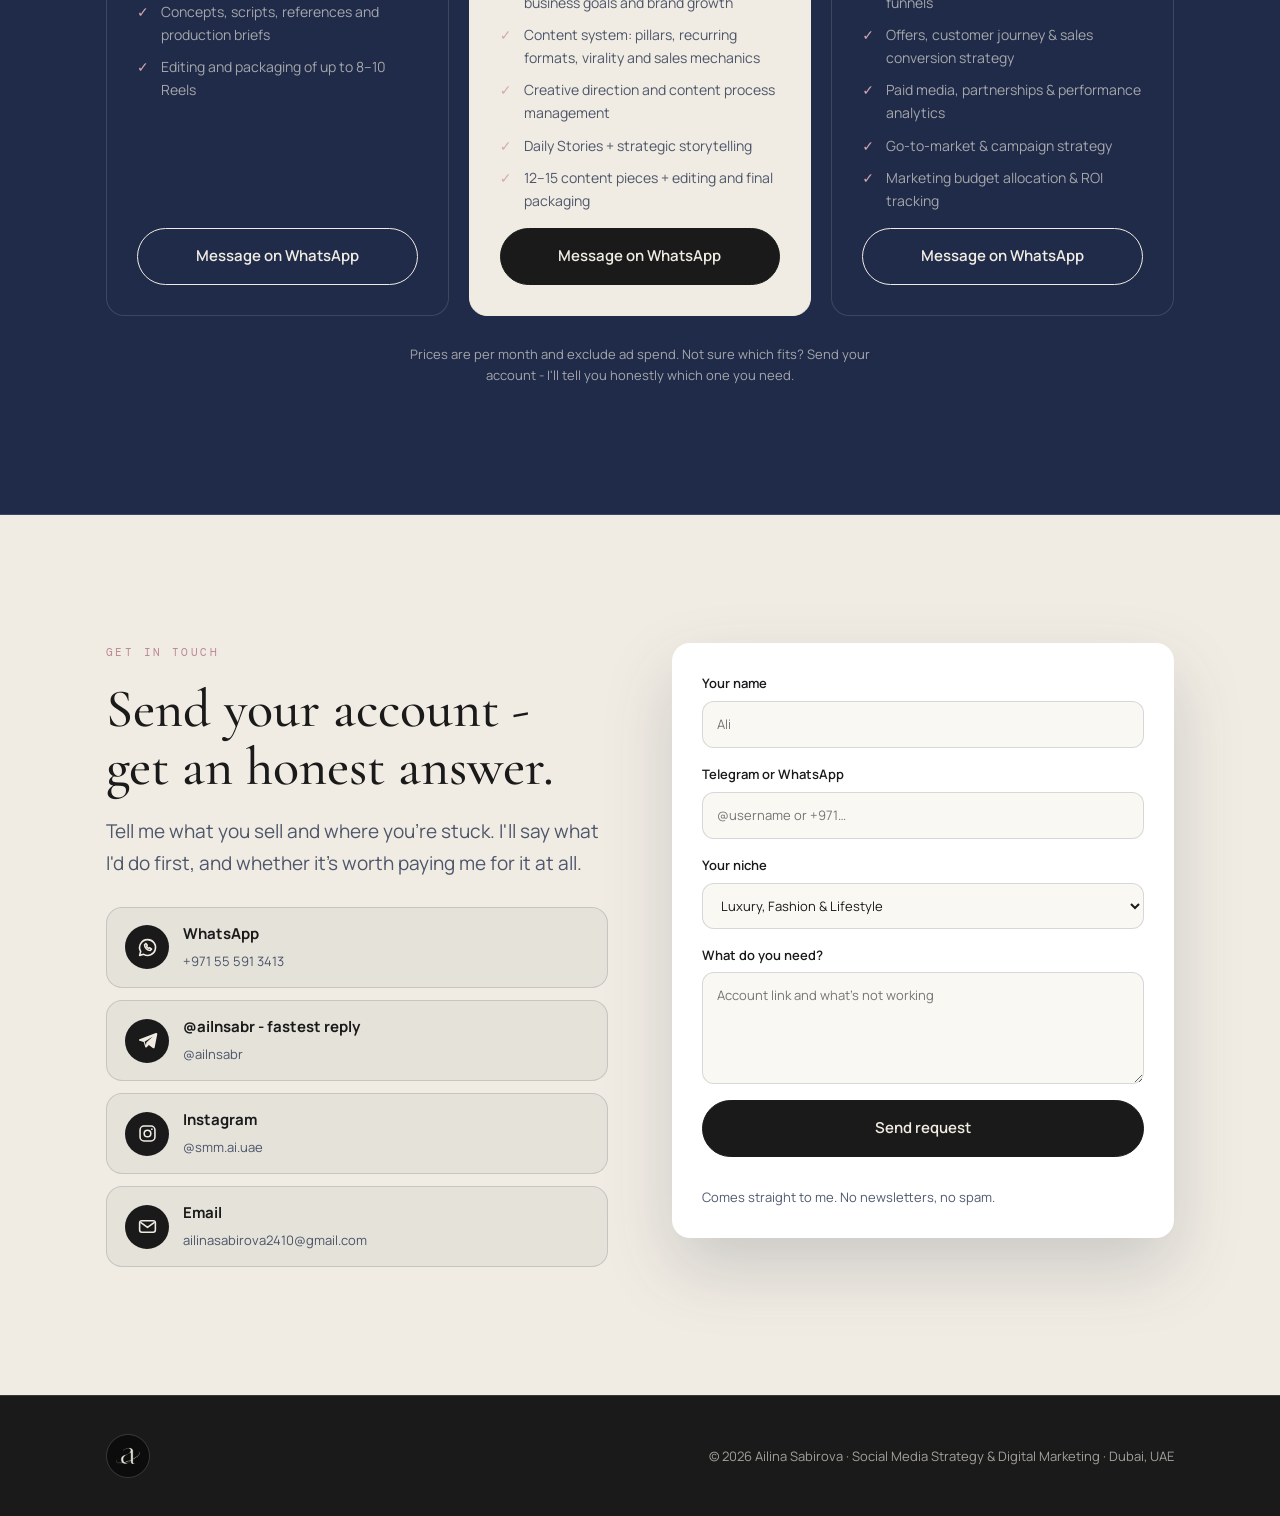
==== commit 2c34a2c9: "Pricing platform lines: slashes instead of commas Co-Authored-By: Claude Opus 5 <noreply@anthropic.c" ====
--- a/index.html
+++ b/index.html
@@ -297,7 +297,7 @@
           <span class="price-per" data-i18n="pr.per">per month</span>
         </div>
         <ul>
-          <li data-i18n="p1.f0">Platforms: Instagram, TikTok, LinkedIn</li>
+          <li data-i18n="p1.f0">Platforms: Instagram / TikTok / LinkedIn</li>
           <li data-i18n="p1.f1">AI tools and content process automation</li>
           <li data-i18n="p1.f2">Content pillars, recurring formats, viral and sales-driven mechanics</li>
           <li data-i18n="p1.f3">Concepts, scripts, references and production briefs</li>
@@ -315,7 +315,7 @@
           <span class="price-per" data-i18n="pr.per">per month</span>
         </div>
         <ul>
-          <li data-i18n="p2.f0">Instagram, TikTok and LinkedIn management</li>
+          <li data-i18n="p2.f0">Instagram / TikTok / LinkedIn management</li>
           <li data-i18n="p2.f1">Analytics, optimization and AI automation</li>
           <li data-i18n="p2.f2">Social media strategy aligned with business goals and brand growth</li>
           <li data-i18n="p2.f3">Content system: pillars, recurring formats, virality and sales mechanics</li>
@@ -334,7 +334,7 @@
           <span class="price-per" data-i18n="pr.per">per month</span>
         </div>
         <ul>
-          <li data-i18n="p3.f0">Instagram, TikTok and LinkedIn management</li>
+          <li data-i18n="p3.f0">Instagram / TikTok / LinkedIn management</li>
           <li data-i18n="p3.f1">Market, competitor & target audience research</li>
           <li data-i18n="p3.f2">B2B & B2C acquisition strategy and lead funnels</li>
           <li data-i18n="p3.f3">Offers, customer journey & sales conversion strategy</li>
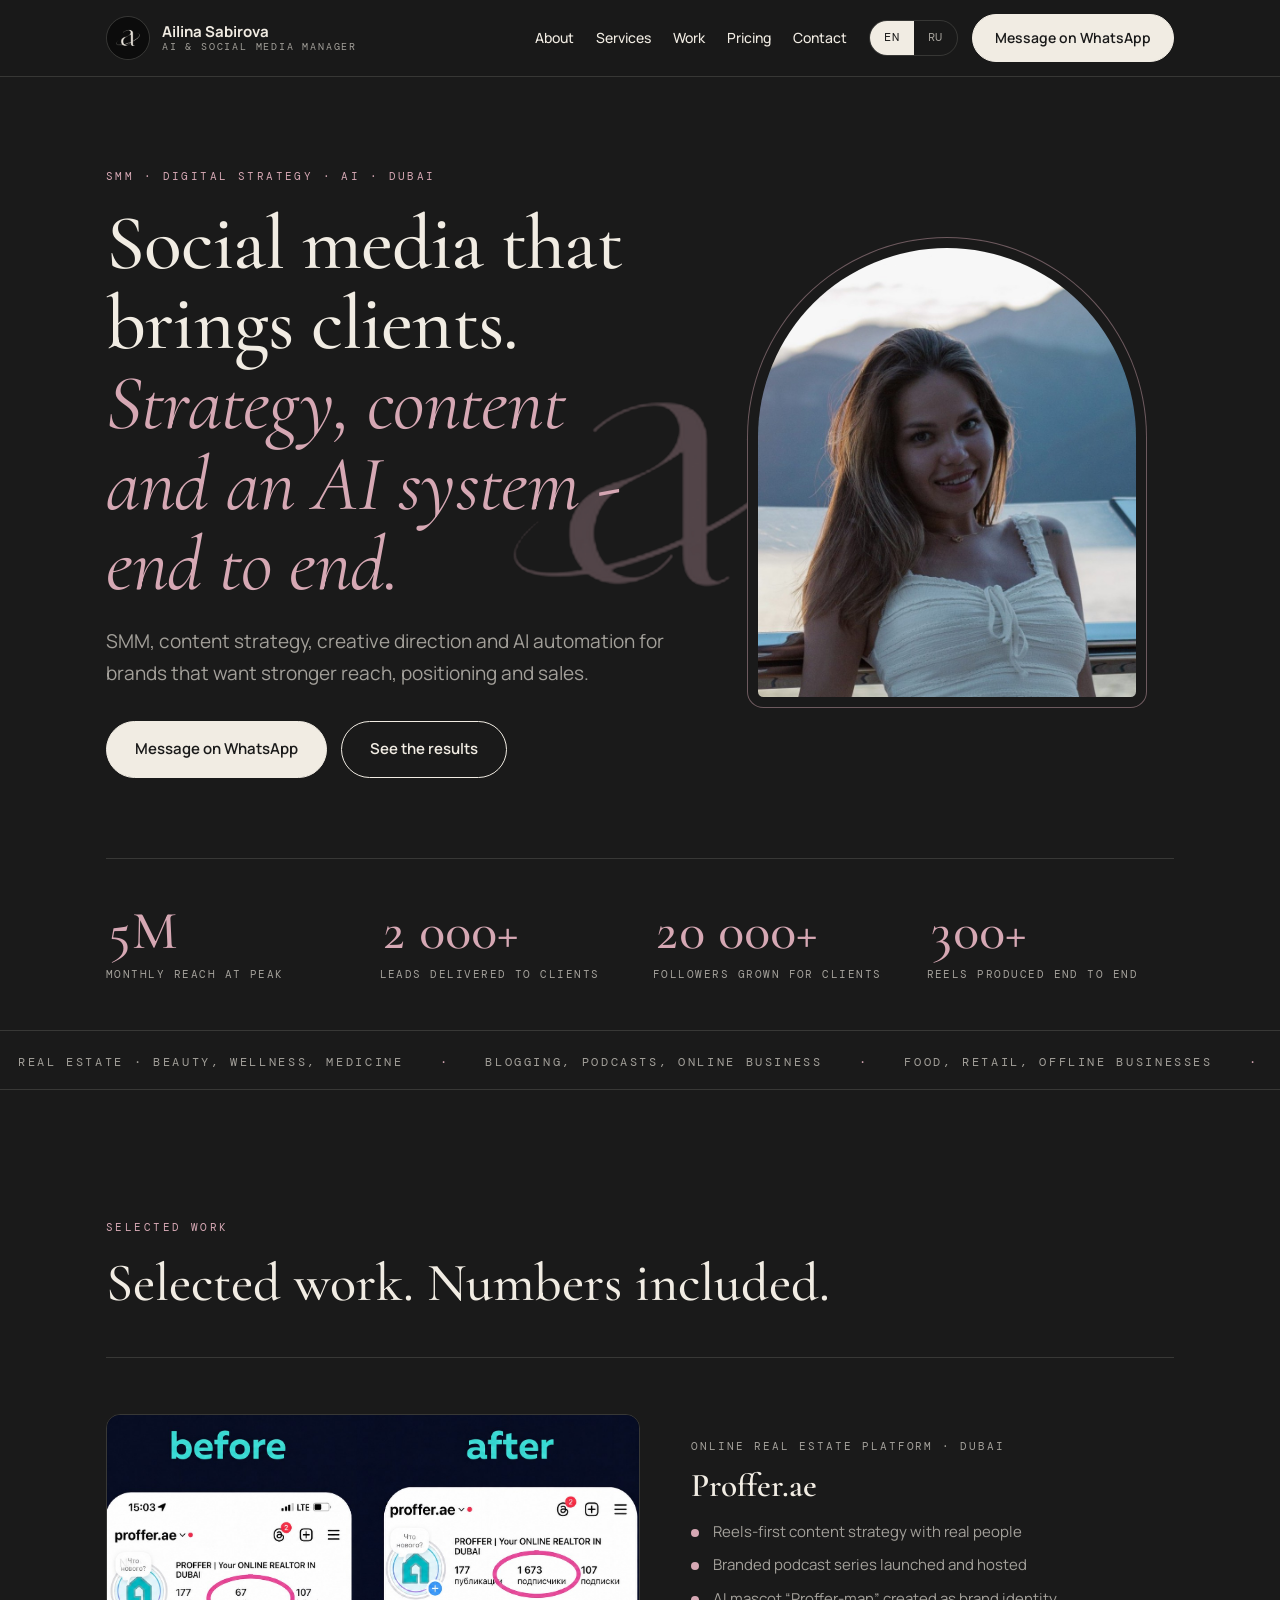
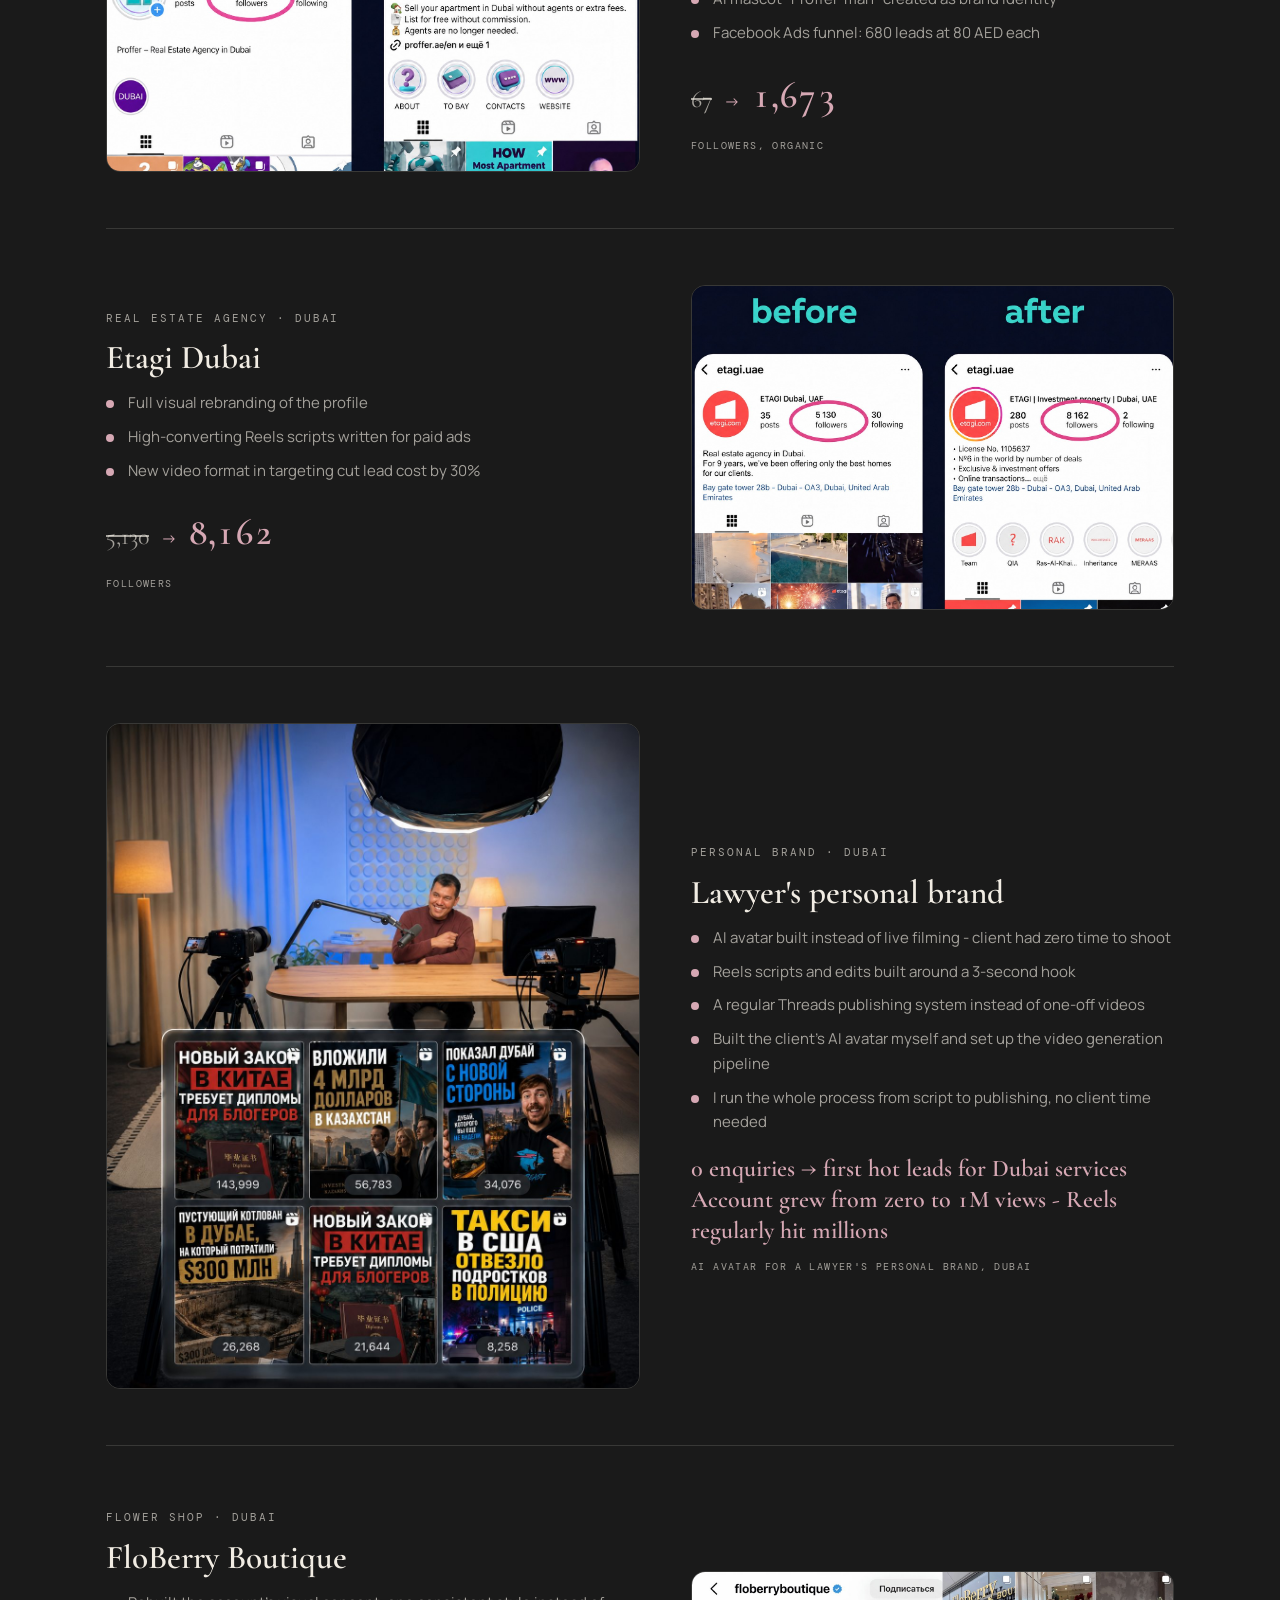
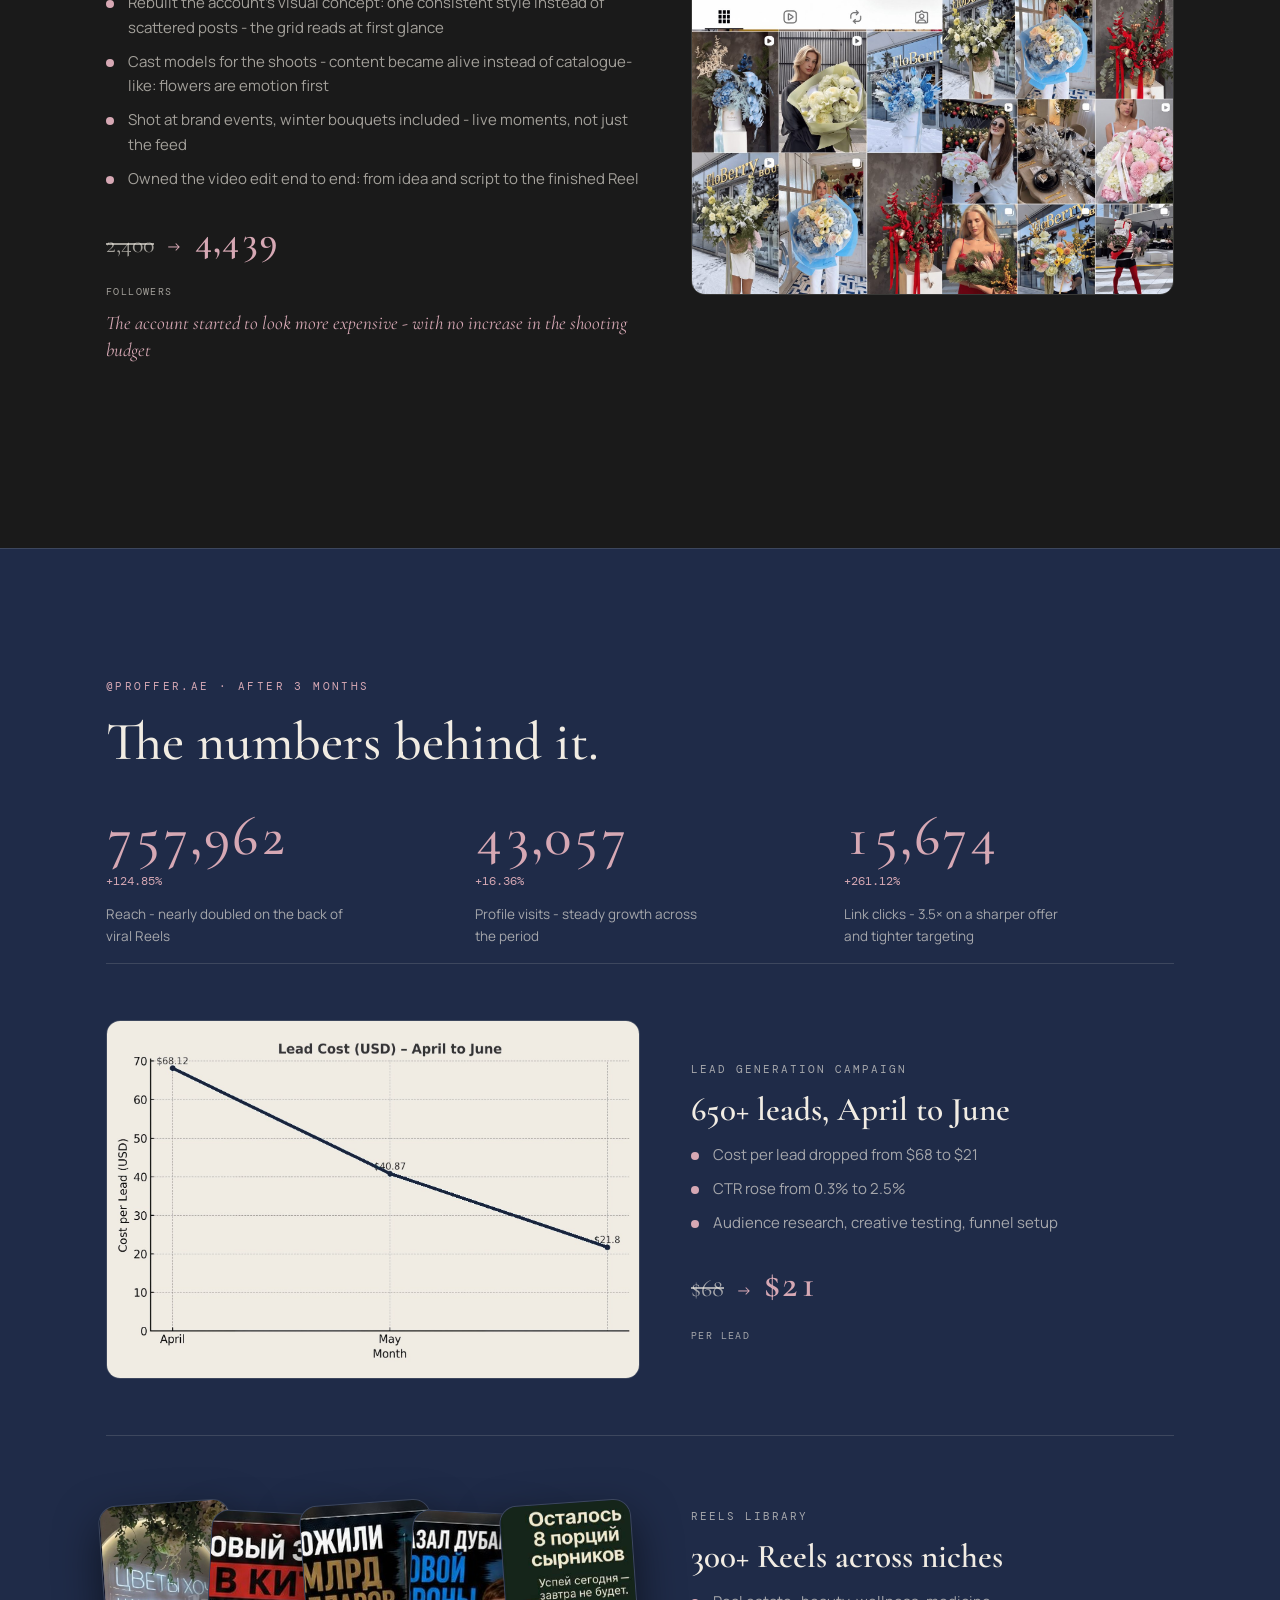
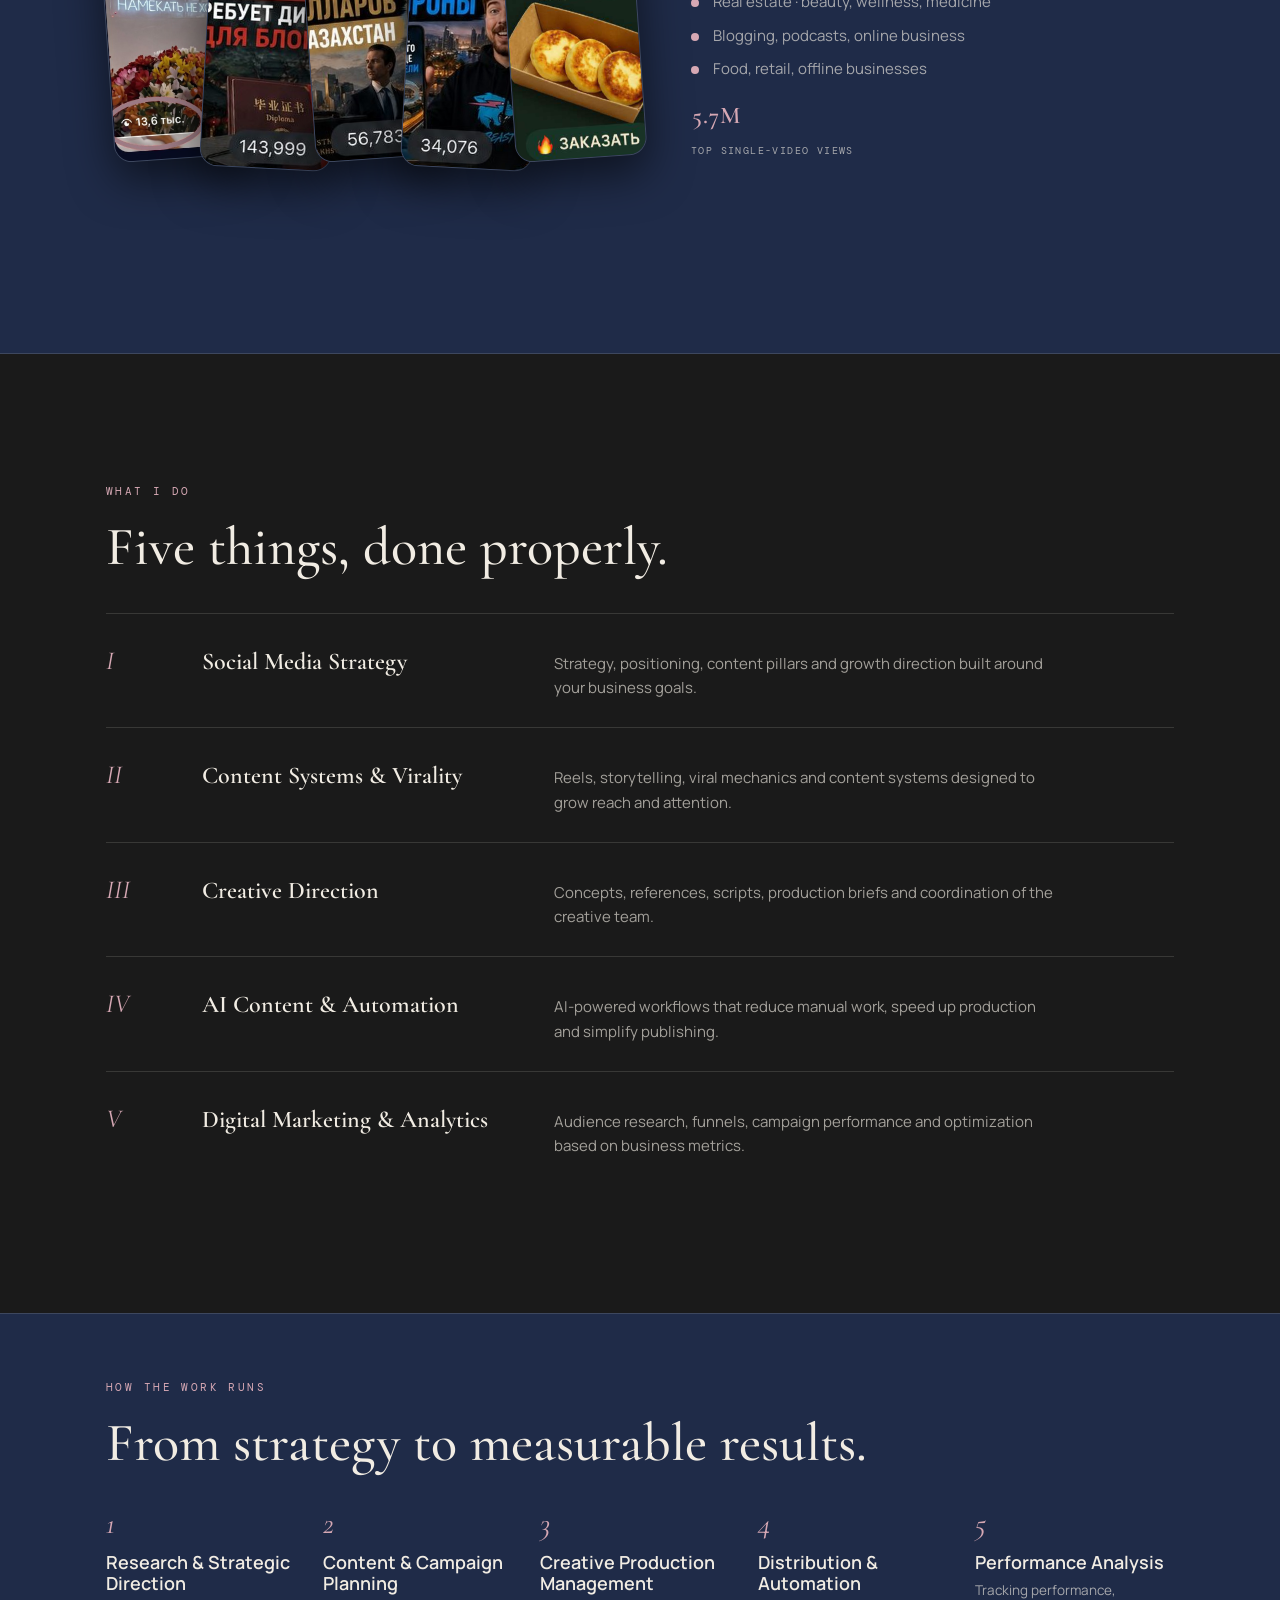
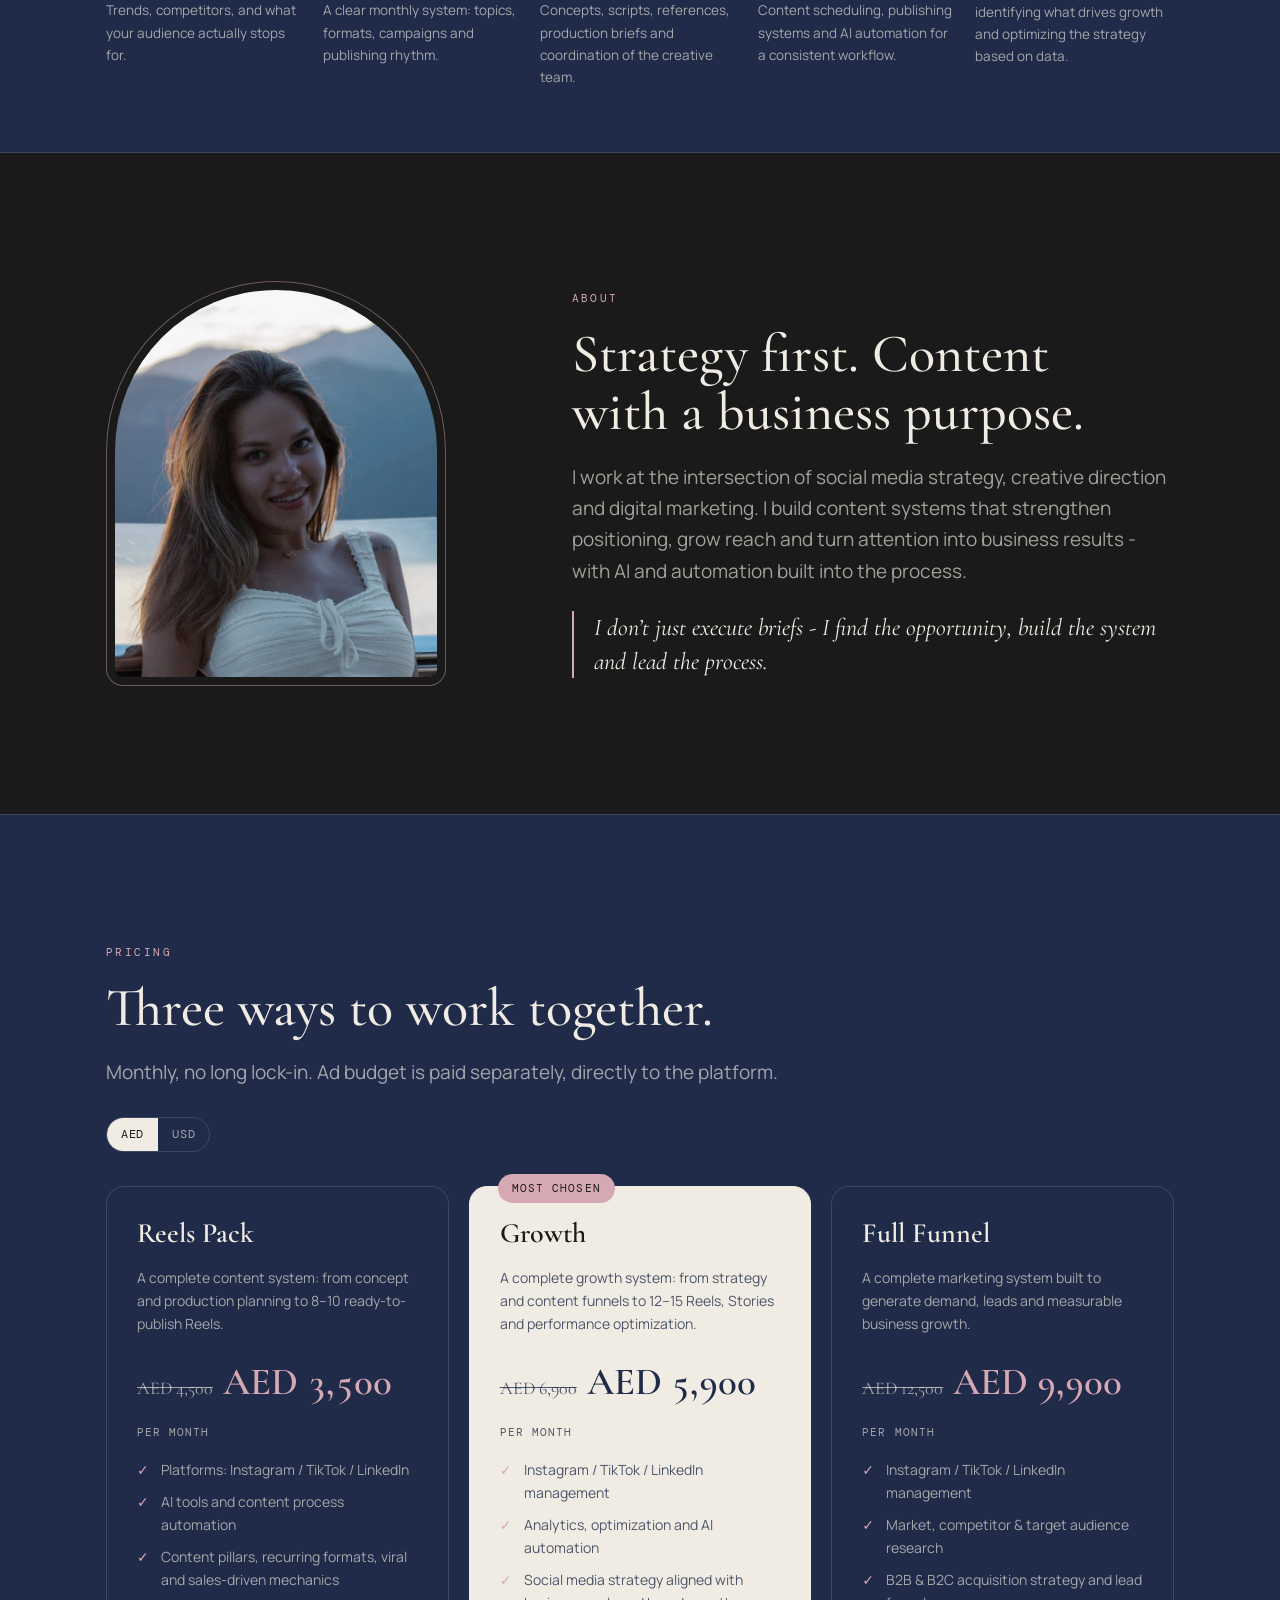
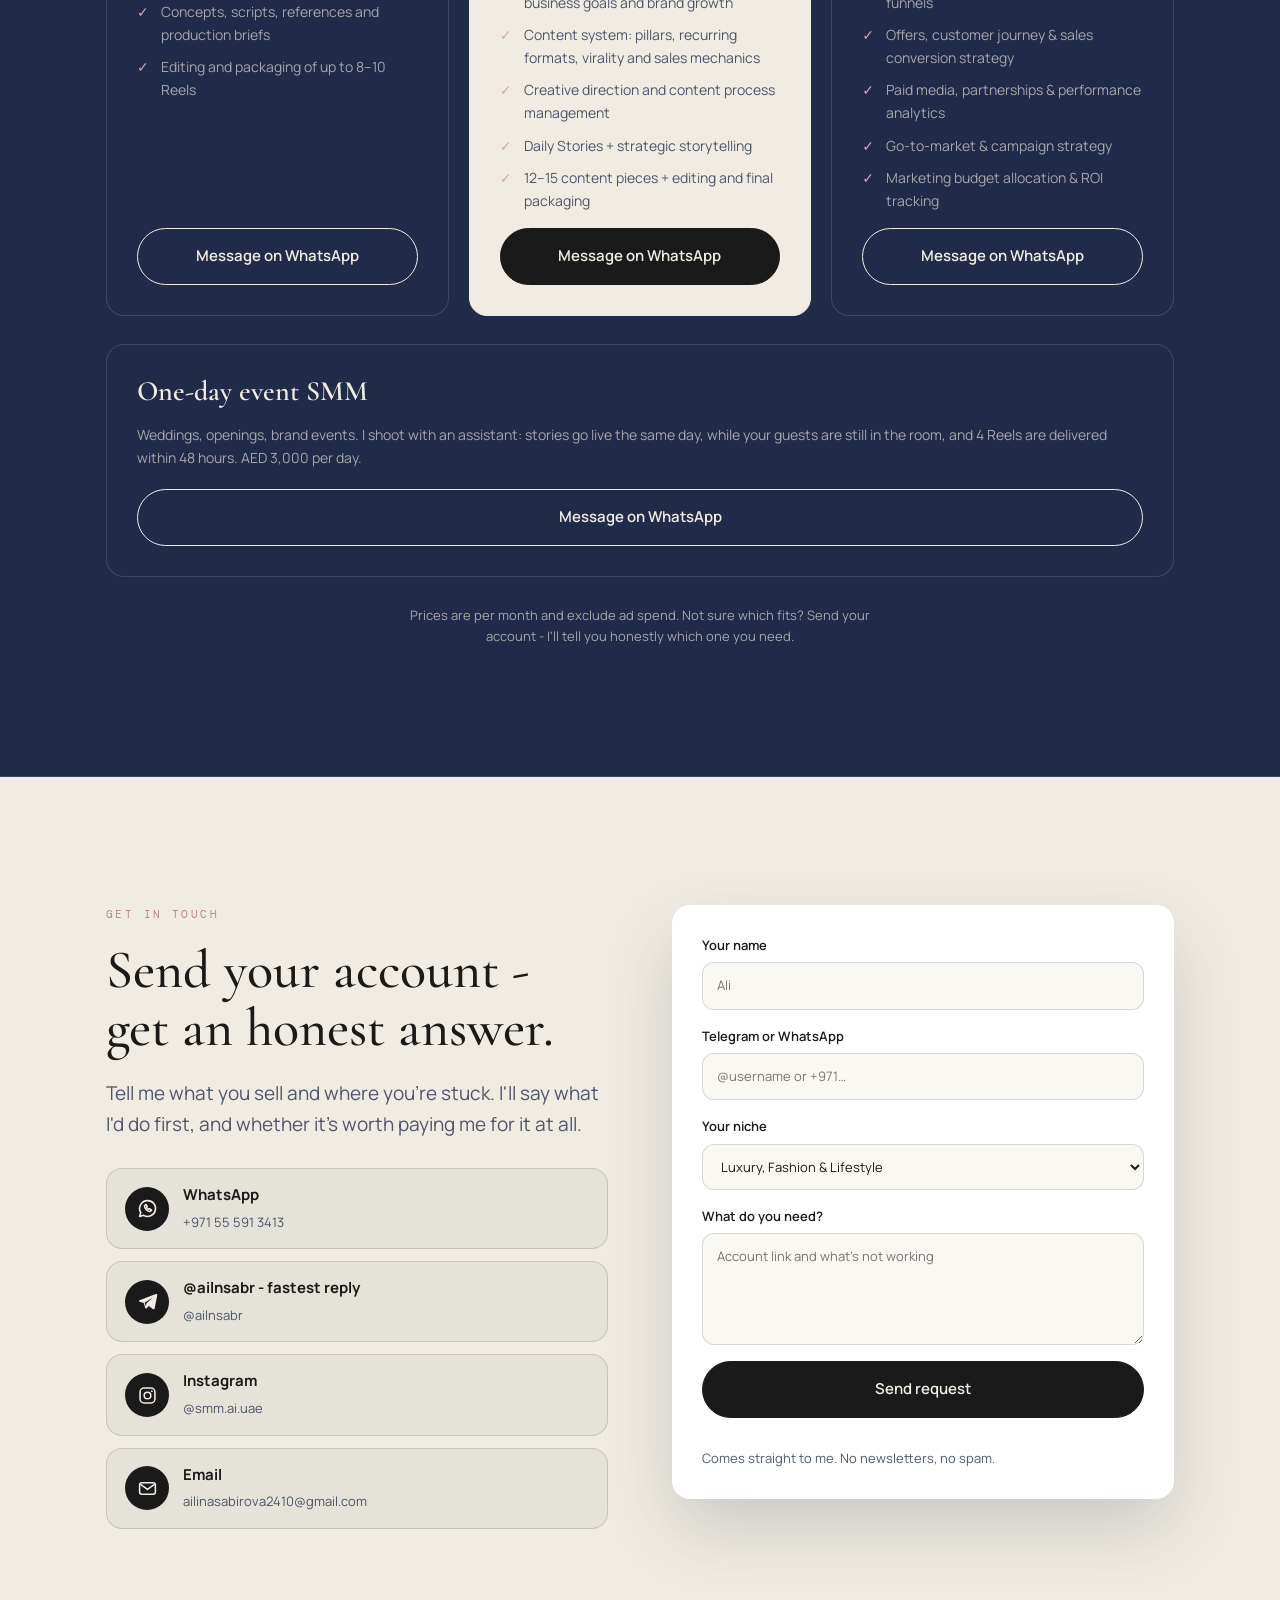
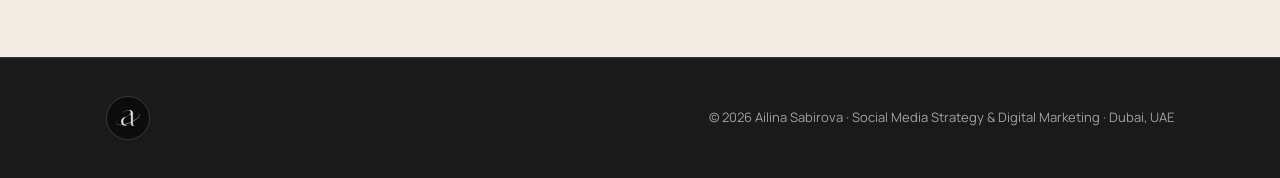
==== commit bc2b8a70: "Reels Pack from AED 4,000; add one-day event SMM offer; role: AI & Social Media Manager Co-Authored-" ====
--- a/index.html
+++ b/index.html
@@ -26,7 +26,7 @@
   <div class="wrap bar">
     <a class="brand" href="#top">
       <img class="mark" src="img/logo.png" alt="" width="44" height="44">
-      <span class="brand-txt"><b data-i18n="brand.name">Ailina Sabirova</b><span class="role" data-i18n="brand.role">SMM & DIGITAL MARKETING</span></span>
+      <span class="brand-txt"><b data-i18n="brand.name">Ailina Sabirova</b><span class="role" data-i18n="brand.role">AI & SOCIAL MEDIA MANAGER</span></span>
     </a>
     <nav class="nav" aria-label="Main">
       <a data-i18n="nav.about" href="#about">About</a>
@@ -344,6 +344,11 @@
         </ul>
         <a class="btn ghost" data-i18n="cta.wa" href="https://wa.me/971555913413" target="_blank" rel="noopener">Message on WhatsApp</a>
       </article>
+    </div>
+    <div class="plan rise" style="margin-top:28px">
+      <h3 data-i18n="pr.event.h">One-day event SMM</h3>
+      <p class="for" data-i18n="pr.event.d">Weddings, openings, brand events. I shoot with an assistant: stories go live the same day, while your guests are still in the room, and 4 Reels are delivered within 48 hours. AED 3,000 per day.</p>
+      <a class="btn ghost" data-i18n="cta.wa" href="https://wa.me/971555913413" target="_blank" rel="noopener">Message on WhatsApp</a>
     </div>
     <p class="note center" data-i18n="pr.note">Prices are per month and exclude ad spend. Not sure which fits? Send your account - I'll tell you honestly which one you need.</p>
   </div>
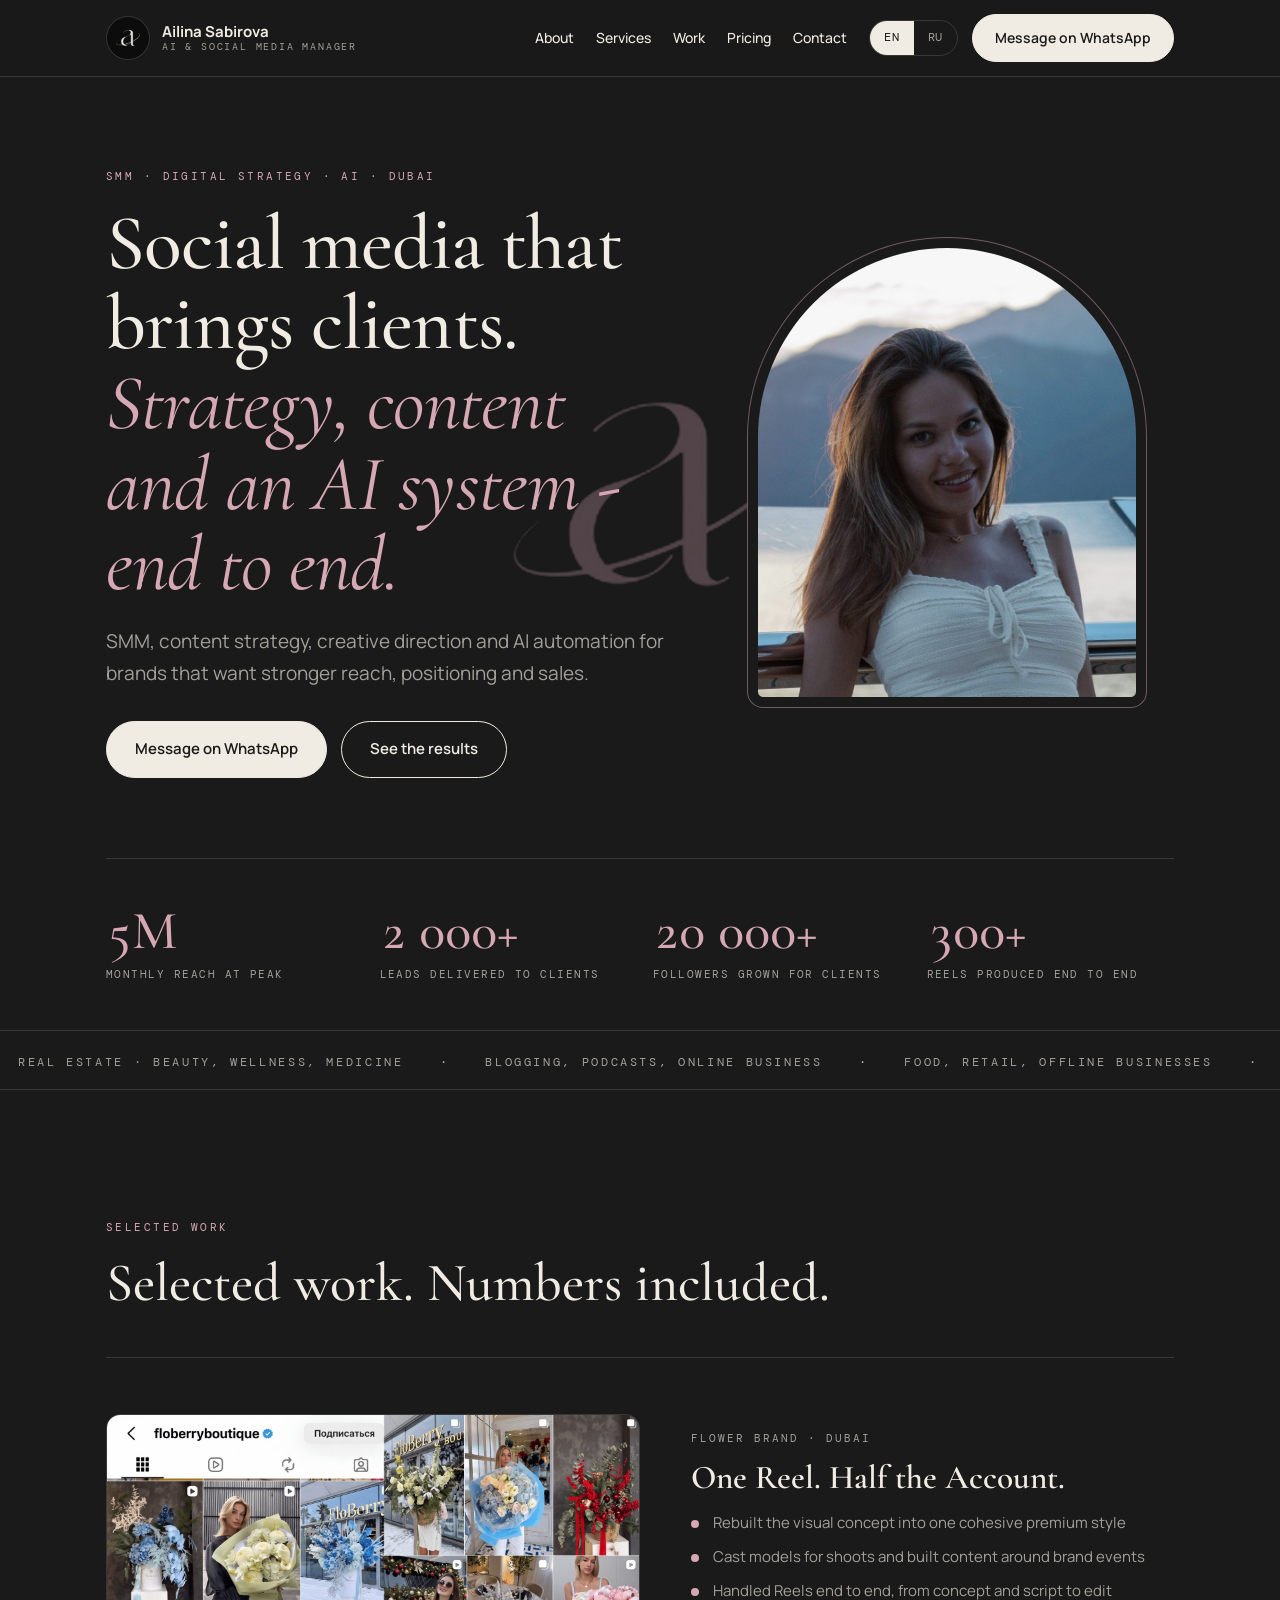
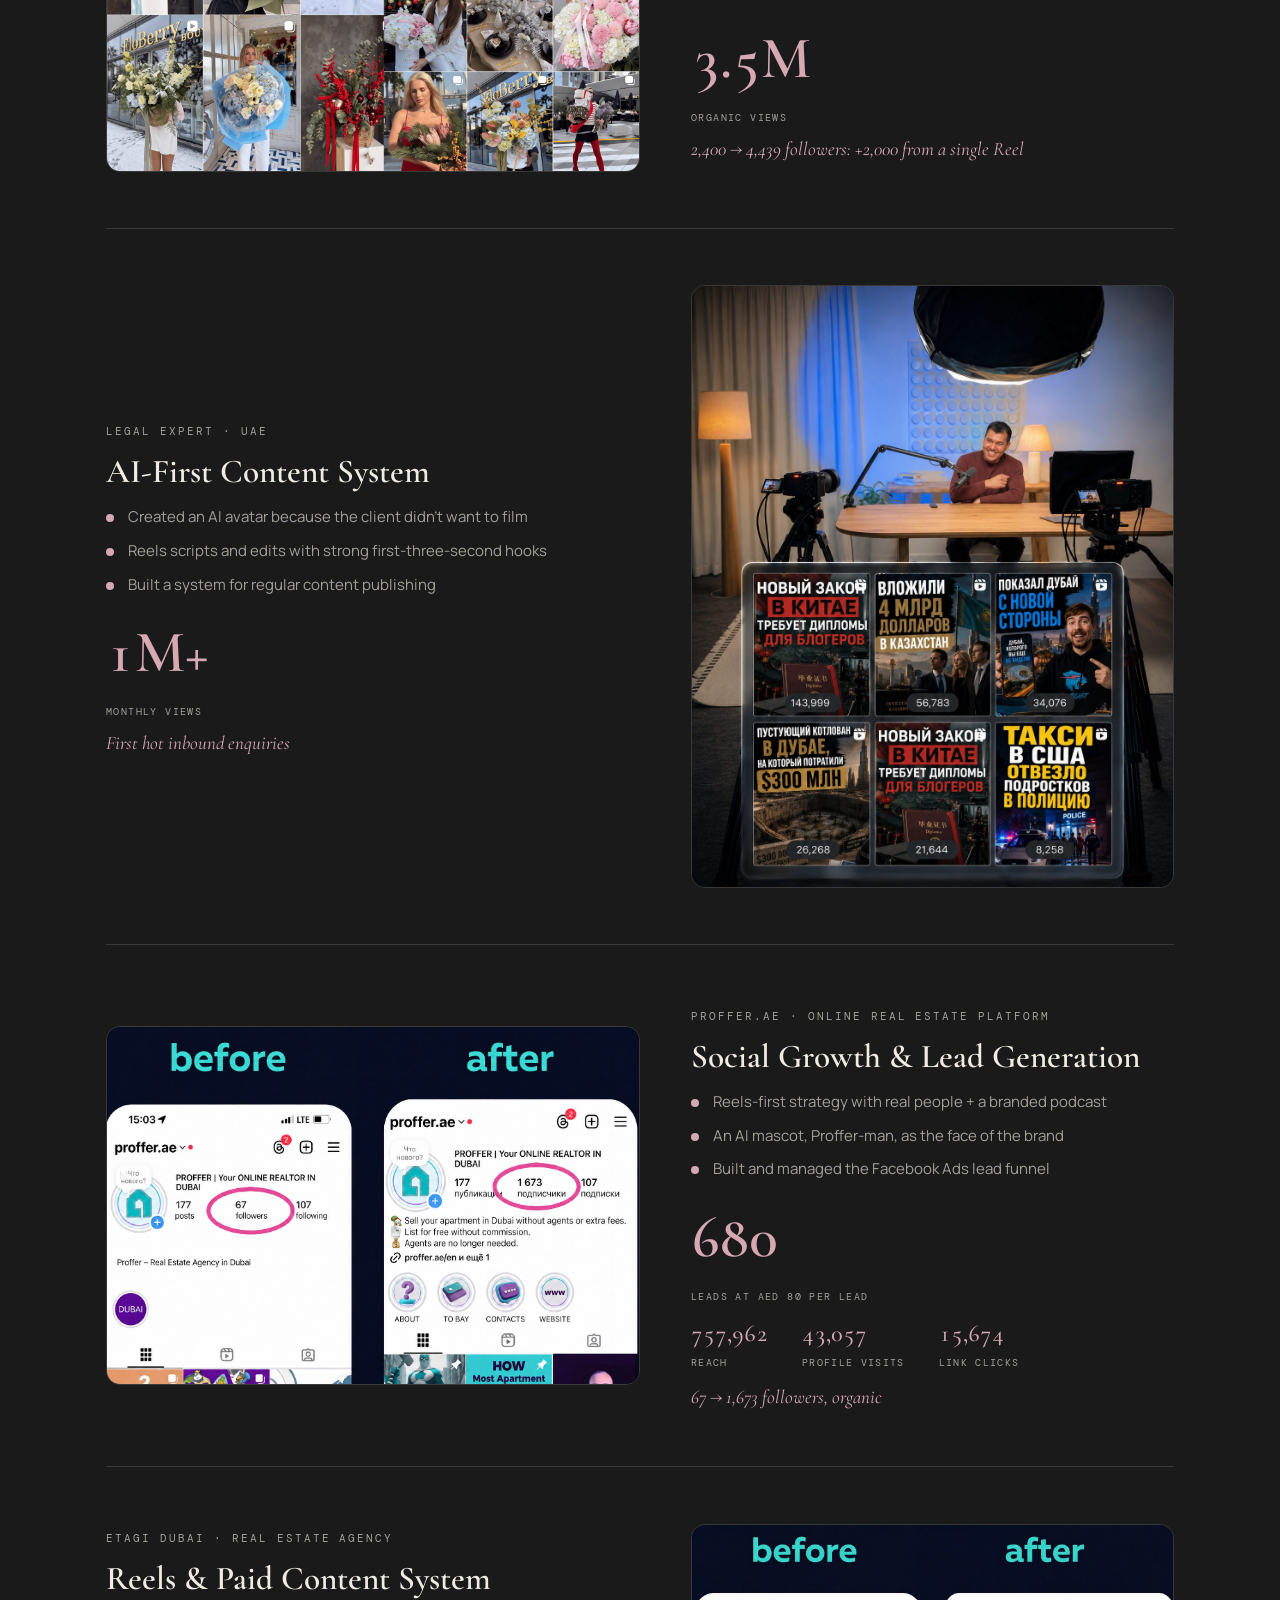
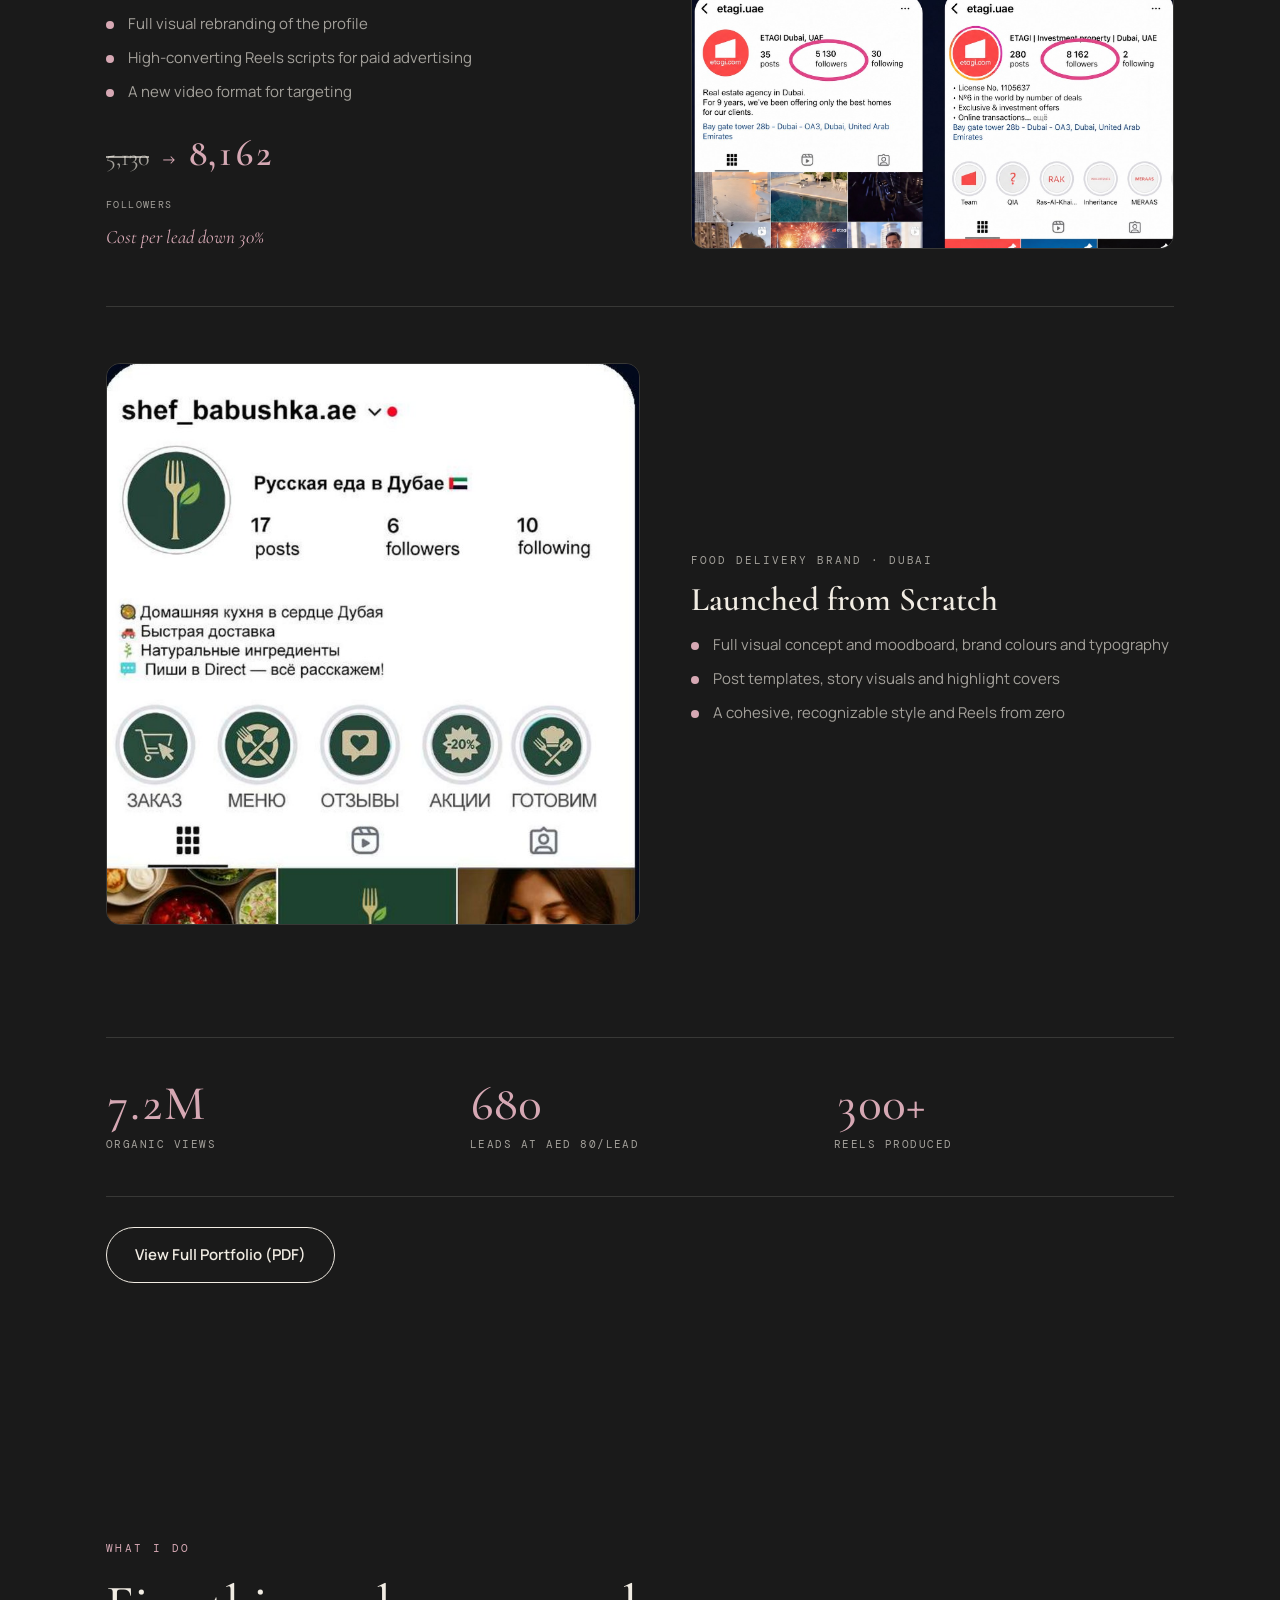
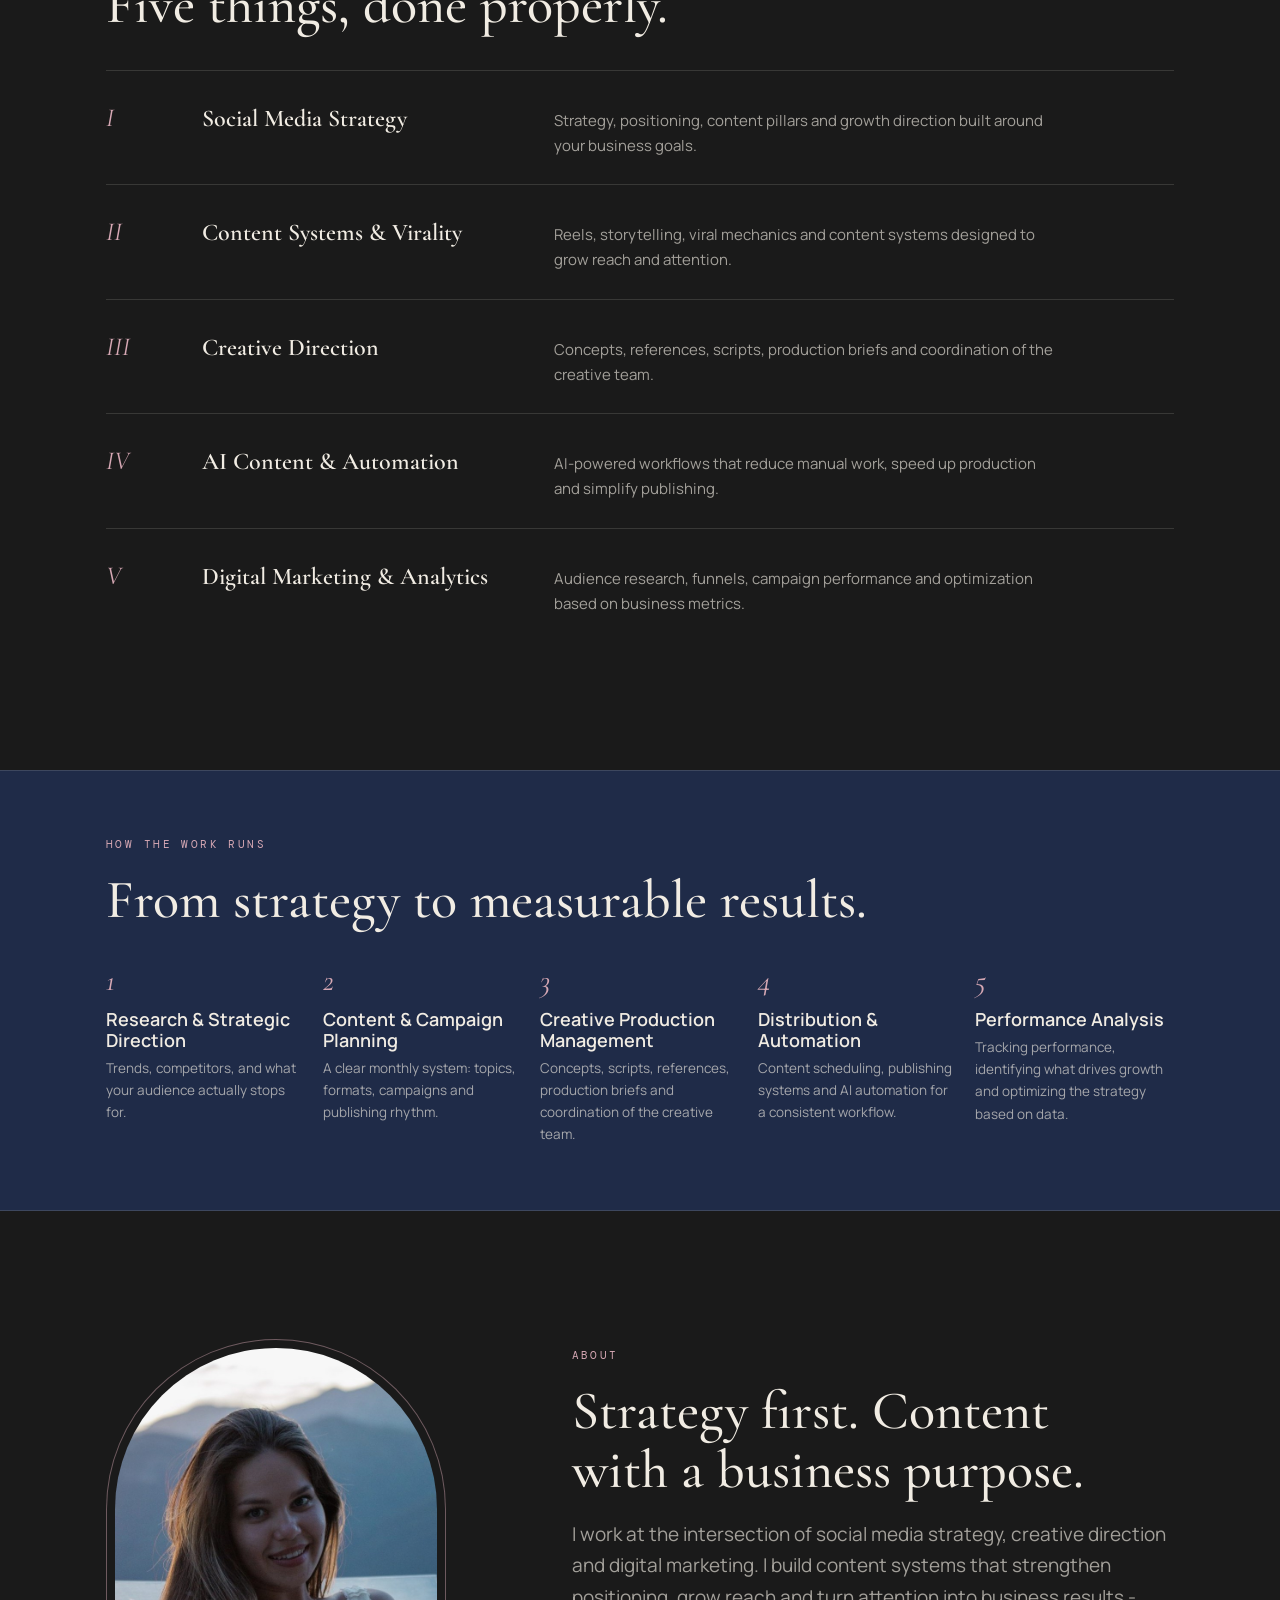
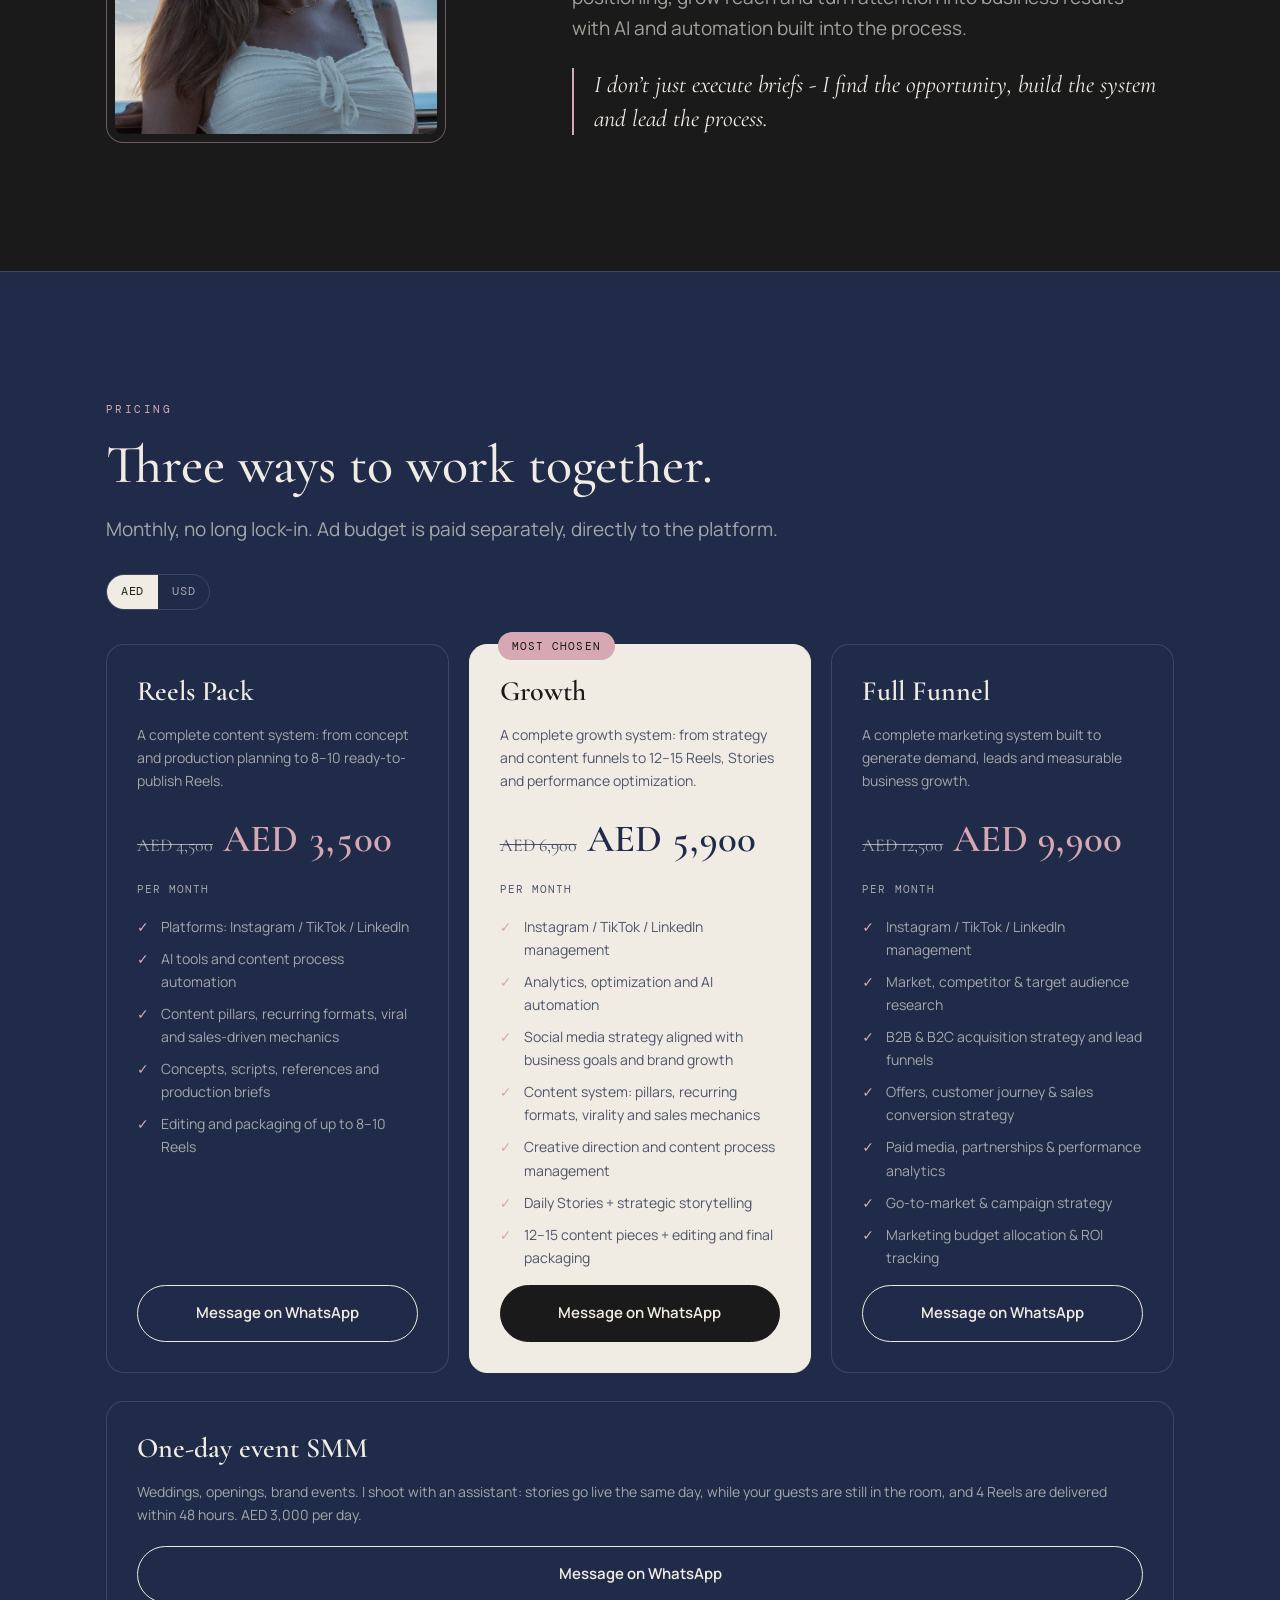
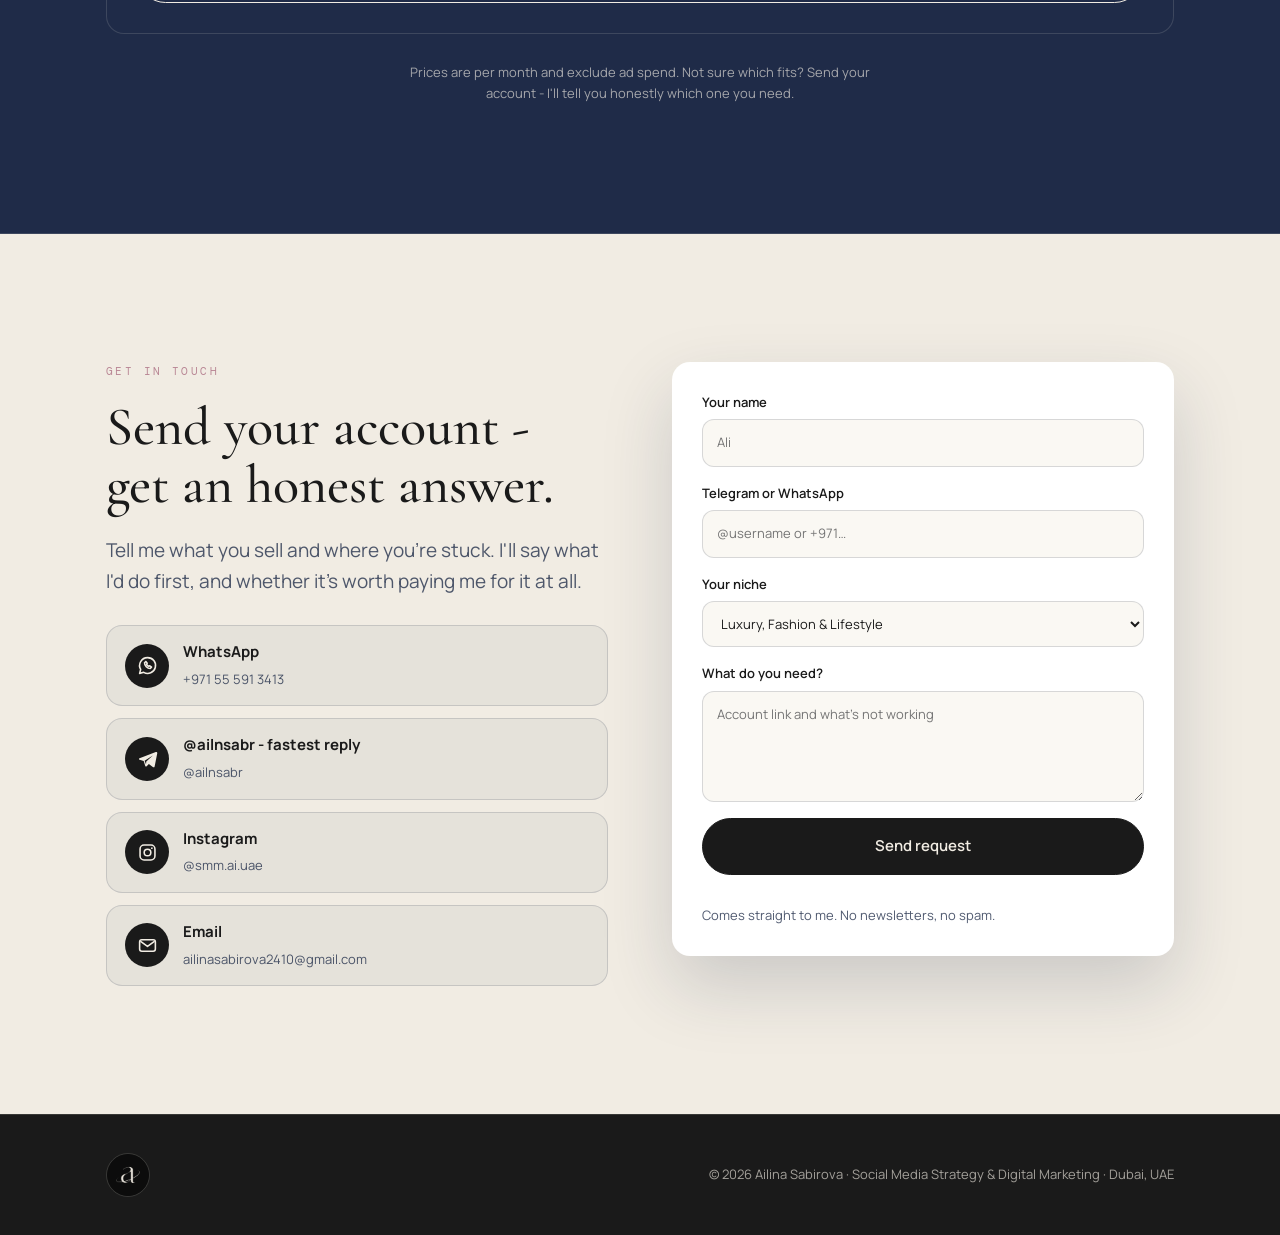
==== commit 3b58b6d9: "Rebuild cases section per portfolio PDF: five focused cases, results strip, PDF button New order: Fl" ====
--- a/index.html
+++ b/index.html
@@ -93,9 +93,9 @@
 <!-- NICHES TICKER -->
 <div class="ticker" aria-hidden="true">
   <div class="ticker-track" id="tickerTrack">
-    <span data-i18n="c6.l1">Real estate · beauty, wellness, medicine</span><span><i>·</i></span>
-    <span data-i18n="c6.l2">Blogging, podcasts, online business</span><span><i>·</i></span>
-    <span data-i18n="c6.l3">Food, retail, offline businesses</span><span><i>·</i></span>
+    <span data-i18n="tick.t1">Real estate · beauty, wellness, medicine</span><span><i>·</i></span>
+    <span data-i18n="tick.t2">Blogging, podcasts, online business</span><span><i>·</i></span>
+    <span data-i18n="tick.t3">Food, retail, offline businesses</span><span><i>·</i></span>
   </div>
 </div>
 
@@ -106,129 +106,96 @@
     <h2 data-i18n="work.h2">Selected work. Numbers included.</h2>
     <div class="cases">
       <article class="case rise">
-        <button class="case-media shot" type="button" data-cap="Proffer.ae - profile before and after">
-          <img src="img/proffer.jpg" data-img="proffer" width="800" height="536" alt="Proffer.ae Instagram profile before and after: 67 followers grew to 1,673" loading="lazy">
-        </button>
-        <div>
-          <span class="tag" data-i18n="c1.tag">Online real estate platform · Dubai</span>
-          <h3>Proffer.ae</h3>
-          <ul>
-            <li data-i18n="c1.l1">Reels-first content strategy with real people</li>
-            <li data-i18n="c1.l2">Branded podcast series launched and hosted</li>
-            <li data-i18n="c1.l3">AI mascot “Proffer-man” created as brand identity</li>
-            <li data-i18n="c1.l4">Facebook Ads funnel: 680 leads at 80 AED each</li>
-          </ul>
-          <div class="ba"><span class="from" data-num="c1from">67</span><span class="arr">→</span><span class="to" data-num="c1to" data-count>1,673</span><small data-i18n="c1.cap">followers, organic</small></div>
-        </div>
-      </article>
-      <article class="case rise">
-        <button class="case-media shot" type="button" data-cap="Etagi Dubai - profile before and after">
-          <img src="img/etagi.jpg" data-img="etagi" width="800" height="536" alt="Etagi Dubai Instagram profile before and after rebranding: 5,130 to 8,162 followers" loading="lazy">
-        </button>
-        <div>
-          <span class="tag" data-i18n="c2.tag">Real estate agency · Dubai</span>
-          <h3>Etagi Dubai</h3>
-          <ul>
-            <li data-i18n="c2.l1">Full visual rebranding of the profile</li>
-            <li data-i18n="c2.l2">High-converting Reels scripts written for paid ads</li>
-            <li data-i18n="c2.l3">New video format in targeting cut lead cost by 30%</li>
-          </ul>
-          <div class="ba"><span class="from" data-num="c2from">5,130</span><span class="arr">→</span><span class="to" data-num="c2to" data-count>8,162</span><small data-i18n="c2.cap">followers</small></div>
-        </div>
-      </article>
-      <article class="case rise">
-        <button class="case-media shot tall" type="button" data-cap="Lawyer's personal brand - AI avatar instead of filming">
-          <img src="img/shef.jpg" data-img="shef" width="561" height="701" alt="Instagram profile for a lawyer's personal brand built with an AI avatar" loading="lazy">
-        </button>
-        <div>
-          <span class="tag" data-i18n="c3.tag">Personal brand · Dubai</span>
-          <h3 data-i18n="c3.h">Lawyer's personal brand</h3>
-          <ul>
-            <li data-i18n="c3.l1">AI avatar built instead of live filming - client had zero time to shoot</li>
-            <li data-i18n="c3.l2">Reels scripts and edits built around a 3-second hook</li>
-            <li data-i18n="c3.l3">A regular Threads publishing system instead of one-off videos</li>
-            <li data-i18n="c3.l4">Built the client's AI avatar myself and set up the video generation pipeline</li>
-            <li data-i18n="c3.l5">I run the whole process from script to publishing, no client time needed</li>
-          </ul>
-          <div class="ba"><span class="to solo" data-i18n="c3.to">0 enquiries → first hot leads for Dubai services<br>Account grew from zero to 1M views - Reels regularly hit millions</span><small data-i18n="c3.cap">AI avatar for a lawyer's personal brand, Dubai</small></div>
-        </div>
-      </article>
-      <article class="case rise">
-        <button class="case-media shot tall" type="button" data-cap="FloBerry Boutique - 4,439 followers after the viral Reel">
-          <img src="img/buketi.jpg" data-img="buketi" width="800" height="536" alt="FloBerry Boutique Instagram profile with 4,439 followers" loading="lazy">
-        </button>
-        <div>
-          <span class="tag" data-i18n="c4.tag">Flower shop · Dubai</span>
-          <h3>FloBerry Boutique</h3>
-          <ul>
-            <li data-i18n="c4.l1">Rebuilt the account's visual concept: one consistent style instead of scattered posts - the grid reads at first glance</li>
-            <li data-i18n="c4.l2">Cast models for the shoots - content became alive instead of catalogue-like: flowers are emotion first</li>
-            <li data-i18n="c4.l3">Shot at brand events, winter bouquets included - live moments, not just the feed</li>
-            <li data-i18n="c4.l4">Owned the video edit end to end: from idea and script to the finished Reel</li>
-          </ul>
-          <div class="ba"><span class="from" data-num="c4from">2,400</span><span class="arr">→</span><span class="to" data-num="c4to" data-count>4,439</span><small data-i18n="c4.cap">followers</small></div>
-          <p class="ba-note" data-i18n="c4.note">The account started to look more expensive - with no increase in the shooting budget</p>
-        </div>
-      </article>
-    </div>
-  </div>
-</section>
-
-<!-- NUMBERS WALL -->
-<section class="band wall">
-  <div class="wrap">
-    <p class="eyebrow" data-i18n="num.eyebrow">@proffer.ae · after 3 months</p>
-    <h2 data-i18n="num.h2">The numbers behind it.</h2>
-    <div class="metrics">
-      <div class="metric rise"><b data-num="m1" data-count>757,962</b><span class="delta" data-num="m1d">+124.85%</span><small data-i18n="num.1">Reach - nearly doubled on the back of viral Reels</small></div>
-      <div class="metric rise"><b data-num="m2" data-count>43,057</b><span class="delta" data-num="m2d">+16.36%</span><small data-i18n="num.2">Profile visits - steady growth across the period</small></div>
-      <div class="metric rise"><b data-num="m3" data-count>15,674</b><span class="delta" data-num="m3d">+261.12%</span><small data-i18n="num.3">Link clicks - 3.5× on a sharper offer and tighter targeting</small></div>
-    </div>
-    <div class="cases">
-      <article class="case rise">
-        <button class="case-media shot" type="button" data-cap="Cost per lead: $68 → $21 over three months">
-          <img src="img/leadgen.jpg" data-img="leadgen" width="800" height="536" alt="Chart: cost per lead dropped from $68 in April to $21 in June" loading="lazy">
-        </button>
-        <div>
-          <span class="tag" data-i18n="c5.tag">Lead generation campaign</span>
-          <h3 data-i18n="c5.h">650+ leads, April to June</h3>
-          <ul>
-            <li data-i18n="c5.l1">Cost per lead dropped from $68 to $21</li>
-            <li data-i18n="c5.l2">CTR rose from 0.3% to 2.5%</li>
-            <li data-i18n="c5.l3">Audience research, creative testing, funnel setup</li>
-          </ul>
-          <div class="ba"><span class="from" data-num="c5from">$68</span><span class="arr">→</span><span class="to" data-num="c5to">$21</span><small data-i18n="c5.cap">per lead</small></div>
-        </div>
-      </article>
-      <article class="case rise">
-        <div class="reels-fan">
-          <button class="phone shot" type="button" data-cap="Flower boutique - stories, 13.6K views">
-            <img src="img/reel1.jpg" data-img="reel1" width="414" height="860" alt="Flower boutique story with 13.6K views" loading="lazy">
-          </button>
-          <button class="phone shot" type="button" data-cap="Blog Reel - 143,999 views">
-            <img src="img/reel2.jpg" data-img="reel2" width="297" height="345" alt="News-style Reel cover with 143,999 views" loading="lazy">
-          </button>
-          <button class="phone shot" type="button" data-cap="Blog Reel - 56,783 views">
-            <img src="img/reel3.jpg" data-img="reel3" width="276" height="345" alt="News-style Reel cover with 56,783 views" loading="lazy">
-          </button>
-          <button class="phone shot" type="button" data-cap="Dubai Reel - 34,076 views">
-            <img src="img/reel4.jpg" data-img="reel4" width="287" height="345" alt="Dubai Reel cover with 34,076 views" loading="lazy">
-          </button>
-          <button class="phone shot" type="button" data-cap="Shef-Babushka - food delivery, Dubai">
-            <img src="img/reel5.jpg" data-img="reel5" width="855" height="1790" alt="Food delivery story: syrniki portions, Shef-Babushka Dubai" loading="lazy">
-          </button>
-        </div>
-        <div>
-          <span class="tag" data-i18n="c6.tag">Reels library</span>
-          <h3 data-i18n="c6.h">300+ Reels across niches</h3>
-          <ul>
-            <li data-i18n="c6.l1">Real estate · beauty, wellness, medicine</li>
-            <li data-i18n="c6.l2">Blogging, podcasts, online business</li>
-            <li data-i18n="c6.l3">Food, retail, offline businesses</li>
-          </ul>
-          <div class="ba"><span class="to solo" data-num="c6to">5.7M</span><small data-i18n="c6.cap">top single-video views</small></div>
-        </div>
-      </article>
+        <button class="case-media shot tall" type="button" data-cap="FloBerry: one Reel brought half the account">
+          <img src="img/buketi.jpg" data-img="buketi" alt="Flower boutique Instagram profile grown to 4,439 followers" loading="lazy">
+        </button>
+        <div>
+          <span class="tag" data-i18n="w1.tag">Flower brand · Dubai</span>
+          <h3 data-i18n="w1.h">One Reel. Half the Account.</h3>
+          <ul>
+          <li data-i18n="w1.l1">Rebuilt the visual concept into one cohesive premium style</li>
+          <li data-i18n="w1.l2">Cast models for shoots and built content around brand events</li>
+          <li data-i18n="w1.l3">Handled Reels end to end, from concept and script to edit</li>
+          </ul>
+          <div class="ba"><span class="to solo big" data-count>3.5M</span><small data-i18n="w1.r1c">organic views</small></div>
+          <p class="ba-note" data-i18n="w1.note">2,400 → 4,439 followers: +2,000 from a single Reel</p>
+        </div>
+      </article>
+      <article class="case rise">
+        <button class="case-media shot tall" type="button" data-cap="AI-first content system for a UAE legal expert">
+          <img src="img/shef.jpg" data-img="shef" alt="Studio scene with Reels covers for a legal expert account" loading="lazy">
+        </button>
+        <div>
+          <span class="tag" data-i18n="w2.tag">Legal expert · UAE</span>
+          <h3 data-i18n="w2.h">AI-First Content System</h3>
+          <ul>
+          <li data-i18n="w2.l1">Created an AI avatar because the client didn't want to film</li>
+          <li data-i18n="w2.l2">Reels scripts and edits with strong first-three-second hooks</li>
+          <li data-i18n="w2.l3">Built a system for regular content publishing</li>
+          </ul>
+          <div class="ba"><span class="to solo big">1M+</span><small data-i18n="w2.r1c">monthly views</small></div>
+          <p class="ba-note" data-i18n="w2.note">First hot inbound enquiries</p>
+        </div>
+      </article>
+      <article class="case rise">
+        <button class="case-media shot" type="button" data-cap="Proffer.ae: 67 to 1,673 followers, before and after">
+          <img src="img/proffer.jpg" data-img="proffer" alt="Proffer.ae Instagram profile before and after: 67 followers grew to 1,673" loading="lazy">
+        </button>
+        <div>
+          <span class="tag" data-i18n="w3.tag">Proffer.ae · online real estate platform</span>
+          <h3 data-i18n="w3.h">Social Growth & Lead Generation</h3>
+          <ul>
+          <li data-i18n="w3.l1">Reels-first strategy with real people + a branded podcast</li>
+          <li data-i18n="w3.l2">An AI mascot, Proffer-man, as the face of the brand</li>
+          <li data-i18n="w3.l3">Built and managed the Facebook Ads lead funnel</li>
+          </ul>
+          <div class="ba"><span class="to solo big" data-count>680</span><small data-i18n="w3.r1c">leads at AED 80 per lead</small></div>
+          <div class="cmetrics">
+            <div><b data-count>757,962</b><small data-i18n="w3.m1c">reach</small></div>
+            <div><b data-count>43,057</b><small data-i18n="w3.m2c">profile visits</small></div>
+            <div><b data-count>15,674</b><small data-i18n="w3.m3c">link clicks</small></div>
+          </div>
+          <p class="ba-note" data-i18n="w3.note">67 → 1,673 followers, organic</p>
+        </div>
+      </article>
+      <article class="case rise">
+        <button class="case-media shot" type="button" data-cap="Etagi Dubai: 5,130 to 8,162 followers, before and after">
+          <img src="img/etagi.jpg" data-img="etagi" alt="Etagi Dubai Instagram profile before and after rebranding: 5,130 to 8,162 followers" loading="lazy">
+        </button>
+        <div>
+          <span class="tag" data-i18n="w4.tag">Etagi Dubai · real estate agency</span>
+          <h3 data-i18n="w4.h">Reels & Paid Content System</h3>
+          <ul>
+          <li data-i18n="w4.l1">Full visual rebranding of the profile</li>
+          <li data-i18n="w4.l2">High-converting Reels scripts for paid advertising</li>
+          <li data-i18n="w4.l3">A new video format for targeting</li>
+          </ul>
+          <div class="ba"><span class="from" data-num="w4from">5,130</span><span class="arr">→</span><span class="to" data-count>8,162</span><small data-i18n="w4.r1c">followers</small></div>
+          <p class="ba-note" data-i18n="w4.note">Cost per lead down 30%</p>
+        </div>
+      </article>
+      <article class="case rise">
+        <button class="case-media shot capped" type="button" data-cap="Food delivery brand launched from scratch: full visual system">
+          <img src="img/food.jpg" data-img="food" alt="Instagram profile of a food delivery brand with a cohesive green-and-cream visual style" loading="lazy">
+        </button>
+        <div>
+          <span class="tag" data-i18n="w5.tag">Food delivery brand · Dubai</span>
+          <h3 data-i18n="w5.h">Launched from Scratch</h3>
+          <ul>
+          <li data-i18n="w5.l1">Full visual concept and moodboard, brand colours and typography</li>
+          <li data-i18n="w5.l2">Post templates, story visuals and highlight covers</li>
+          <li data-i18n="w5.l3">A cohesive, recognizable style and Reels from zero</li>
+          </ul>
+        </div>
+      </article>
+    </div>
+    <div class="strip rise">
+      <div><b data-count>7.2M</b><small data-i18n="strip.s1">organic views</small></div>
+      <div><b data-count>680</b><small data-i18n="strip.s2">leads at AED 80/lead</small></div>
+      <div><b data-count>300+</b><small data-i18n="strip.s3">Reels produced</small></div>
+    </div>
+    <div class="pdf-cta rise">
+      <a class="btn ghost" href="portfolio.pdf" target="_blank" rel="noopener" data-i18n="work.pdf">View Full Portfolio (PDF)</a>
     </div>
   </div>
 </section>
--- a/css/style.css
+++ b/css/style.css
@@ -144,6 +144,18 @@
 .metric small{display:block;margin-top:10px;font-size:13.5px;color:var(--ivory-dim);max-width:30ch}
 .wall .cases{margin-top:16px}
 .wall .case{border-top-color:var(--line)}
+
+/* case extras */
+.ba .to.big{font-size:clamp(40px,4.6vw,60px)}
+.cmetrics{display:flex;gap:clamp(16px,3vw,34px);flex-wrap:wrap;margin-top:16px}
+.cmetrics b{font-family:var(--display);font-weight:500;font-size:24px;color:var(--champagne);display:block;line-height:1.1;font-variant-numeric:tabular-nums}
+.cmetrics small{font-family:var(--mono);font-size:9.5px;letter-spacing:.14em;text-transform:uppercase;color:var(--ivory-dim)}
+.case-media.capped img{width:100%;height:auto;max-height:560px;object-fit:cover;object-position:top}
+.strip{display:grid;grid-template-columns:repeat(3,1fr);gap:24px;border-top:1px solid var(--line);border-bottom:1px solid var(--line);margin-top:clamp(36px,5vw,56px);padding:clamp(24px,3.5vw,40px) 0}
+.strip b{font-family:var(--display);font-weight:500;font-size:clamp(32px,3.8vw,52px);display:block;color:var(--champagne);line-height:1.05;font-variant-numeric:tabular-nums}
+.strip small{font-family:var(--mono);font-size:10.5px;letter-spacing:.14em;text-transform:uppercase;color:var(--ivory-dim)}
+.pdf-cta{margin-top:30px}
+@media (max-width:700px){.strip{grid-template-columns:1fr;gap:18px}.pdf-cta .btn{width:100%}}
 
 /* services — editorial index */
 .svc-list{margin-top:36px;display:flex;flex-direction:column}
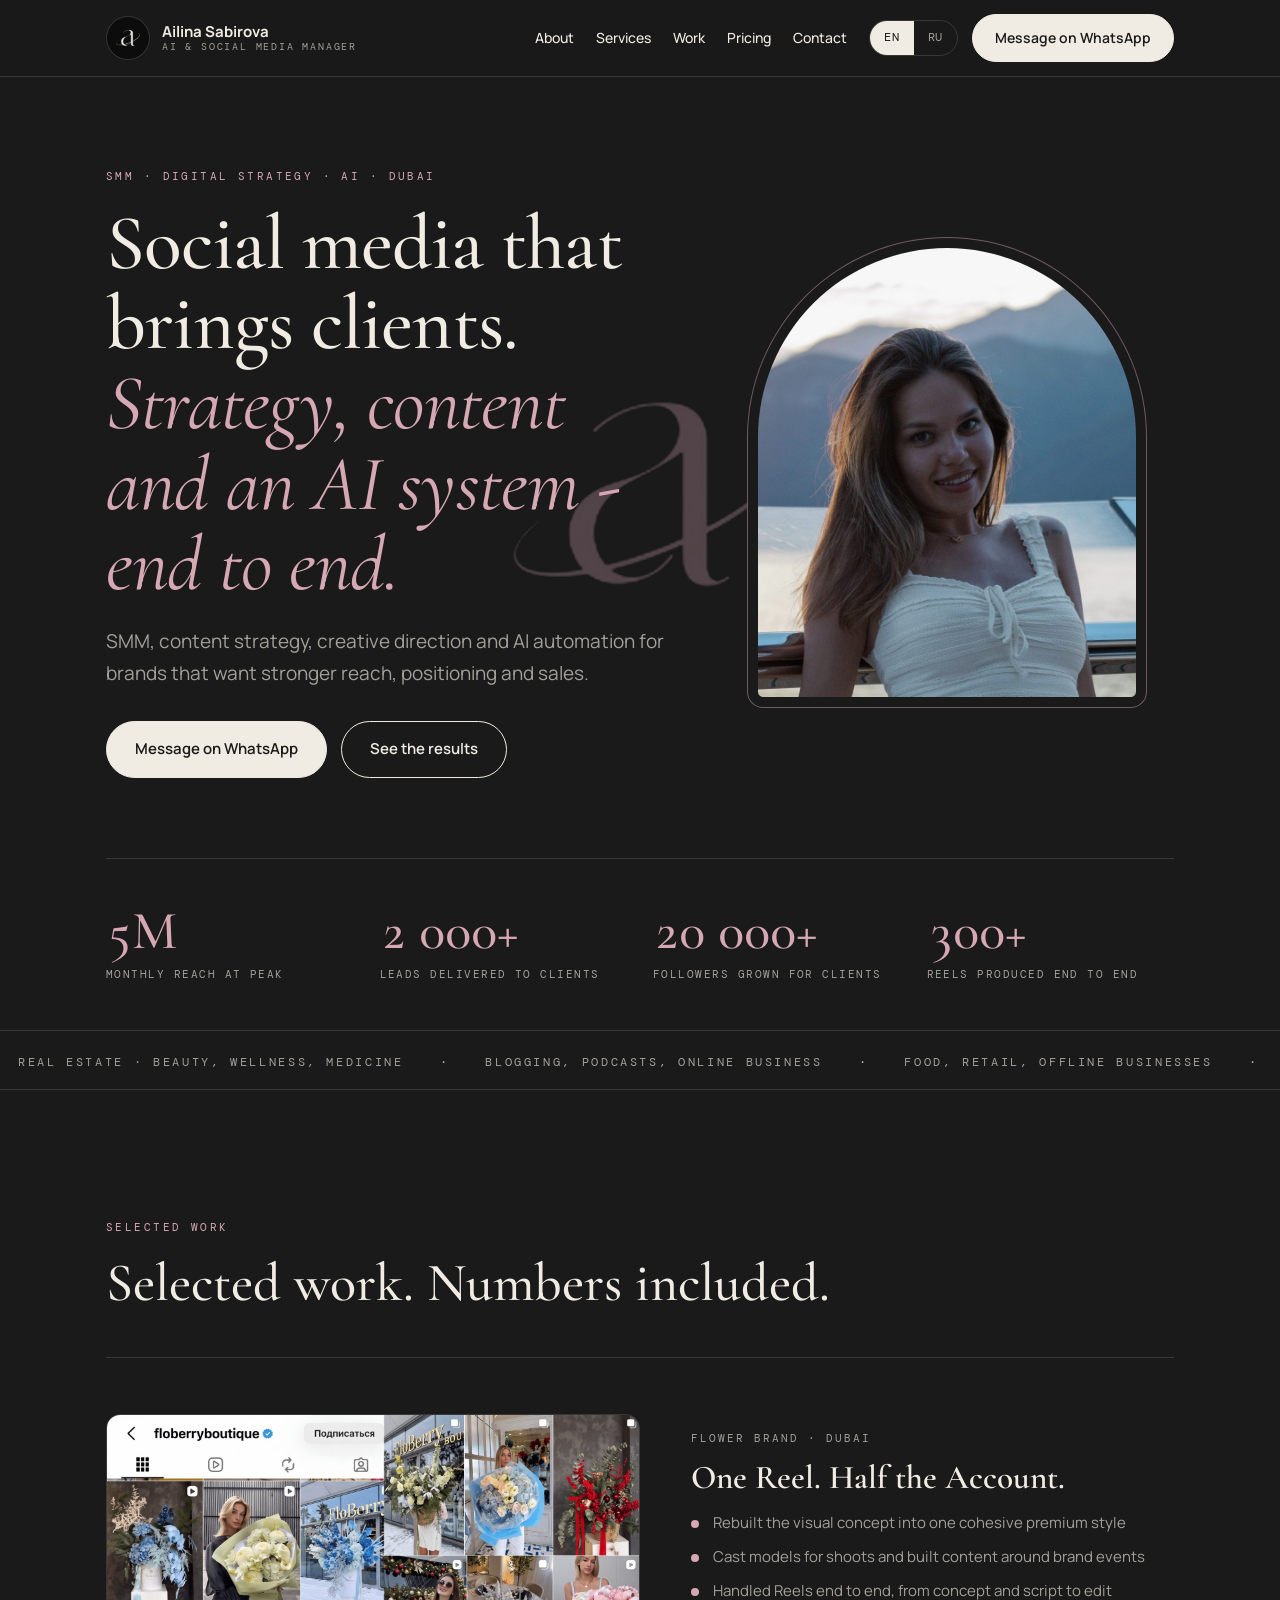
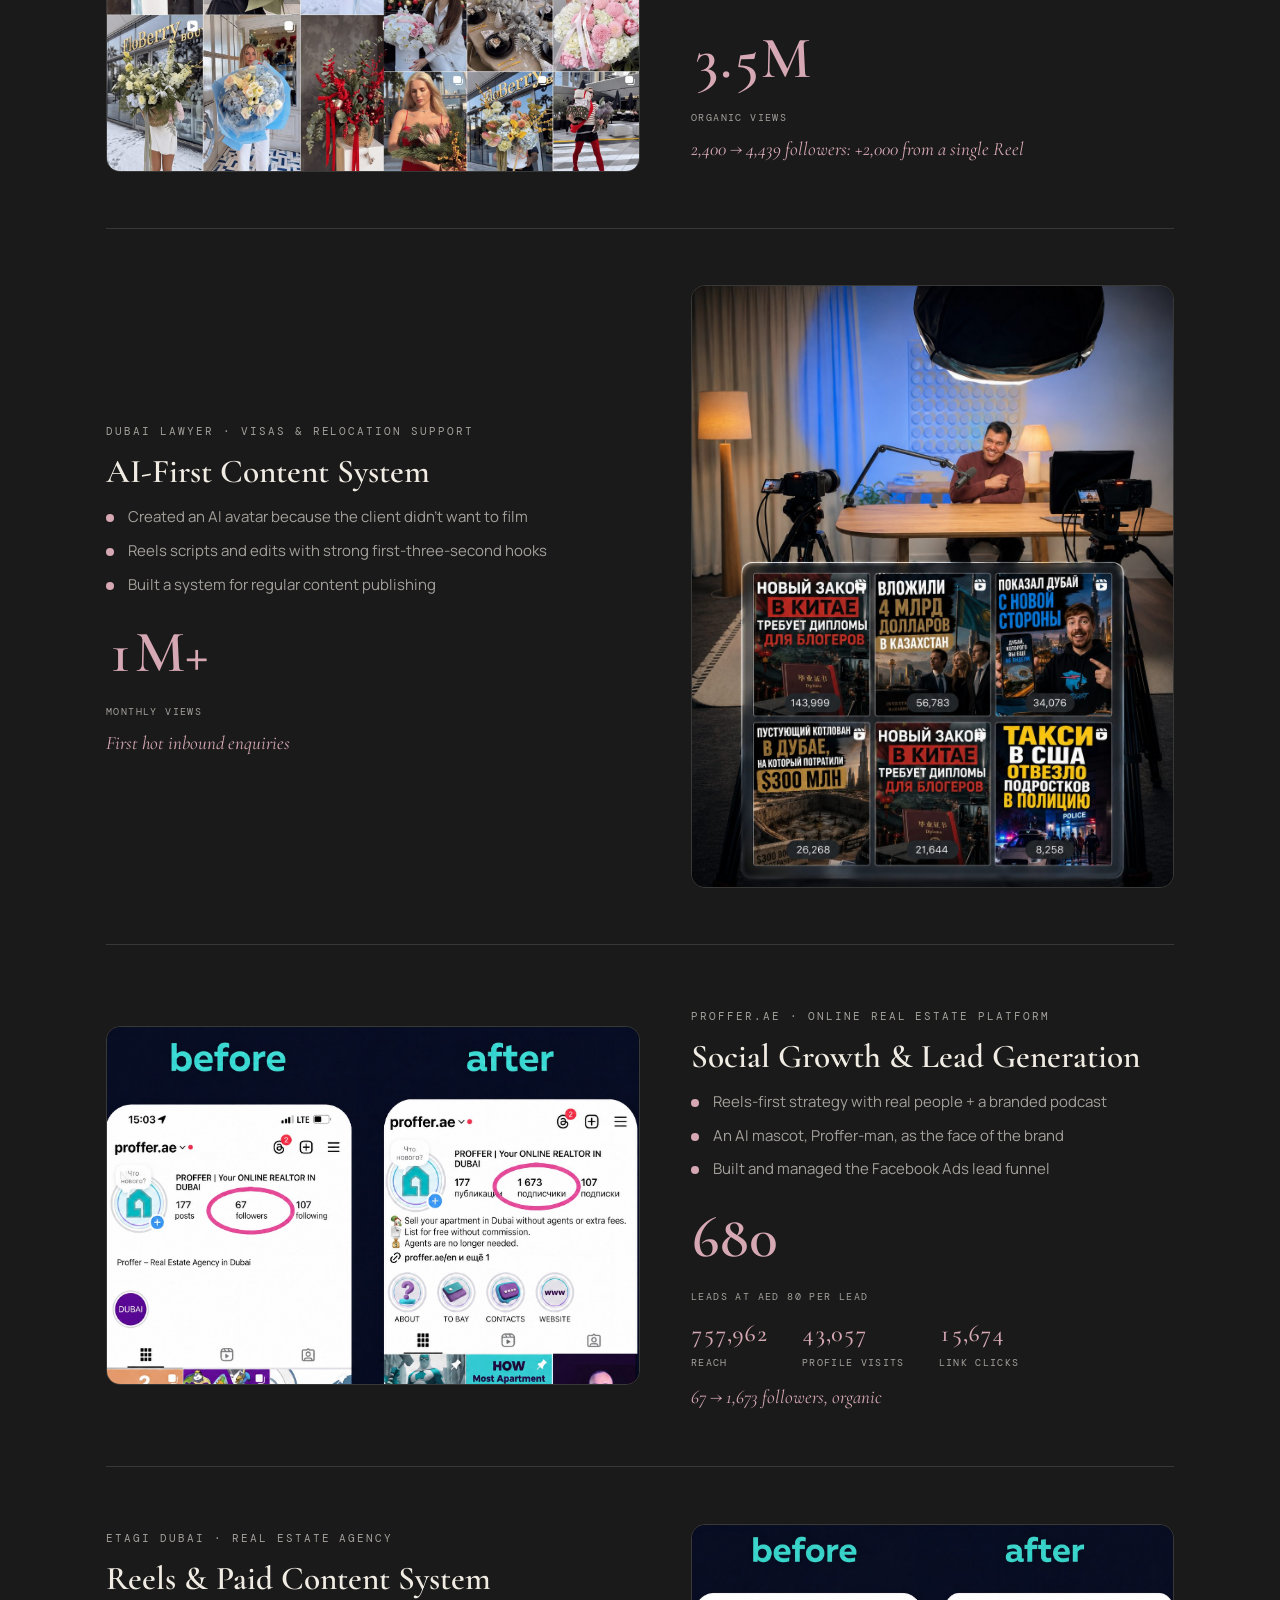
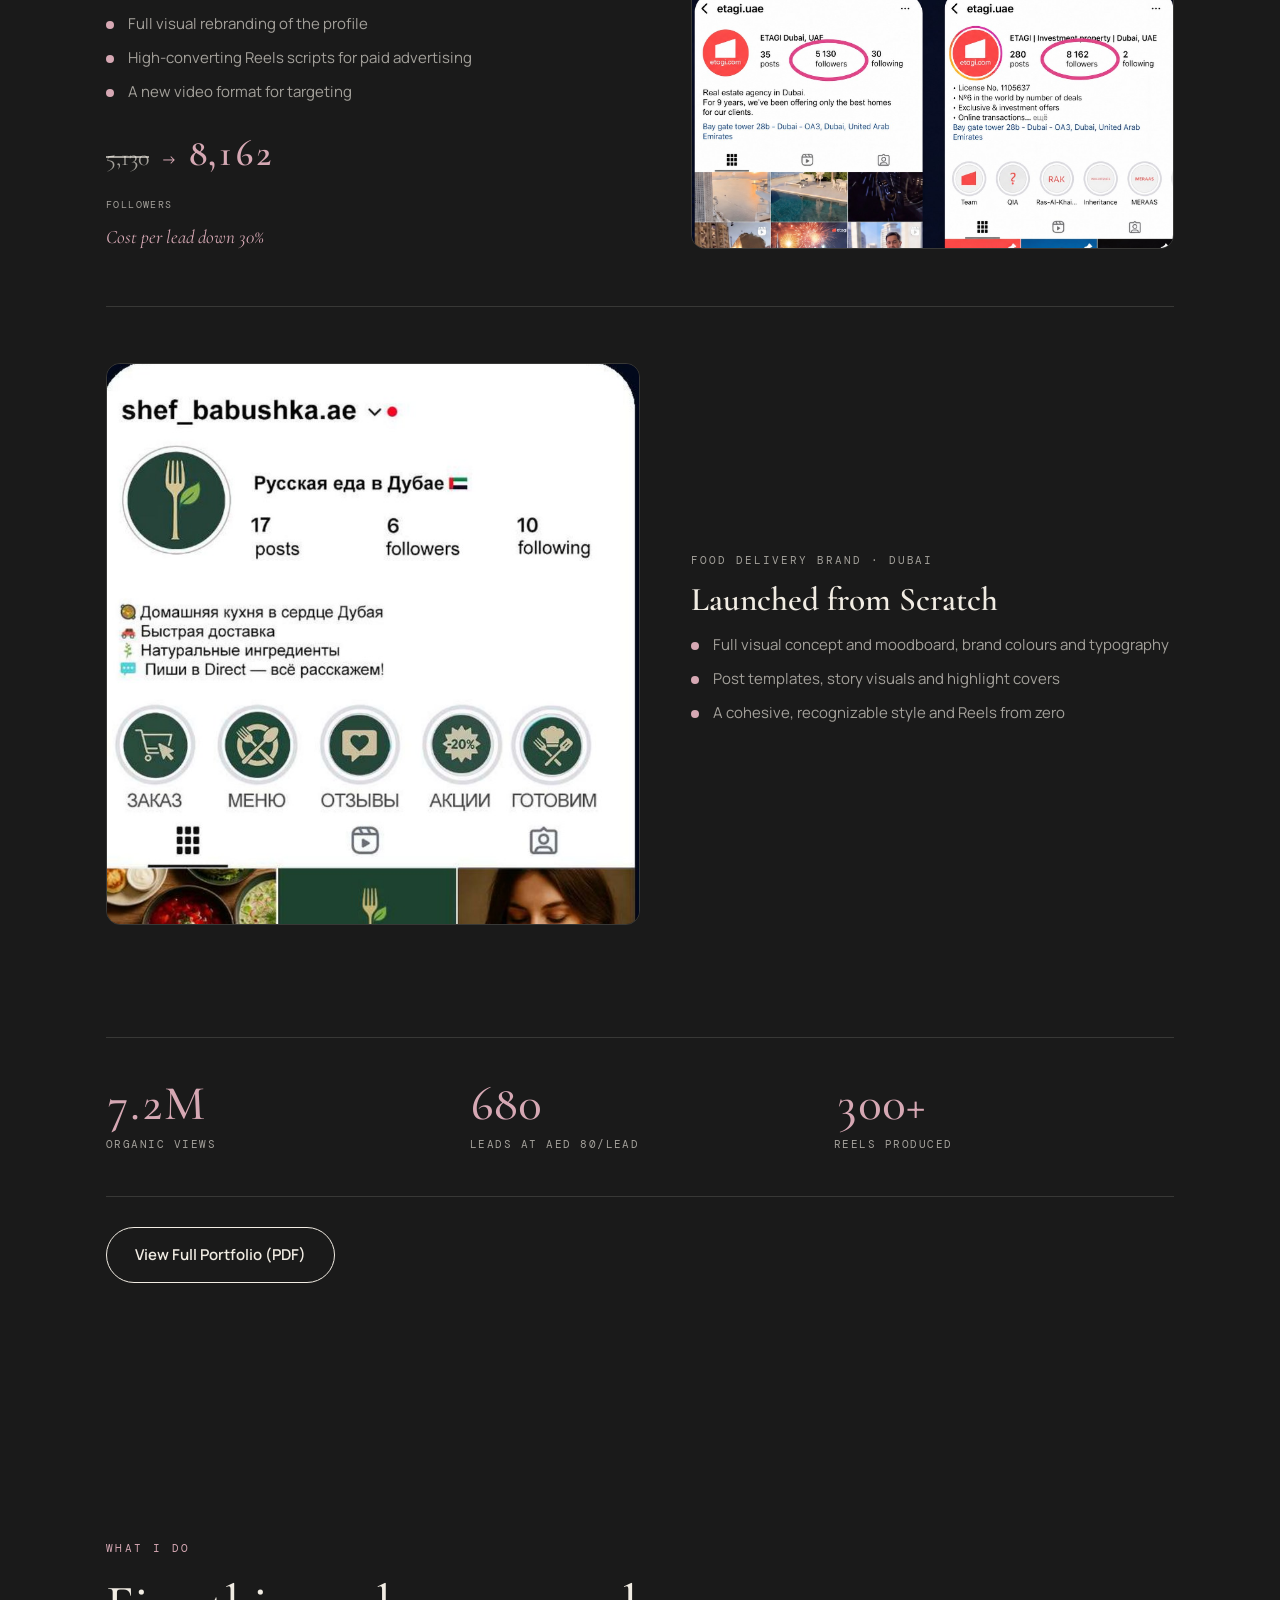
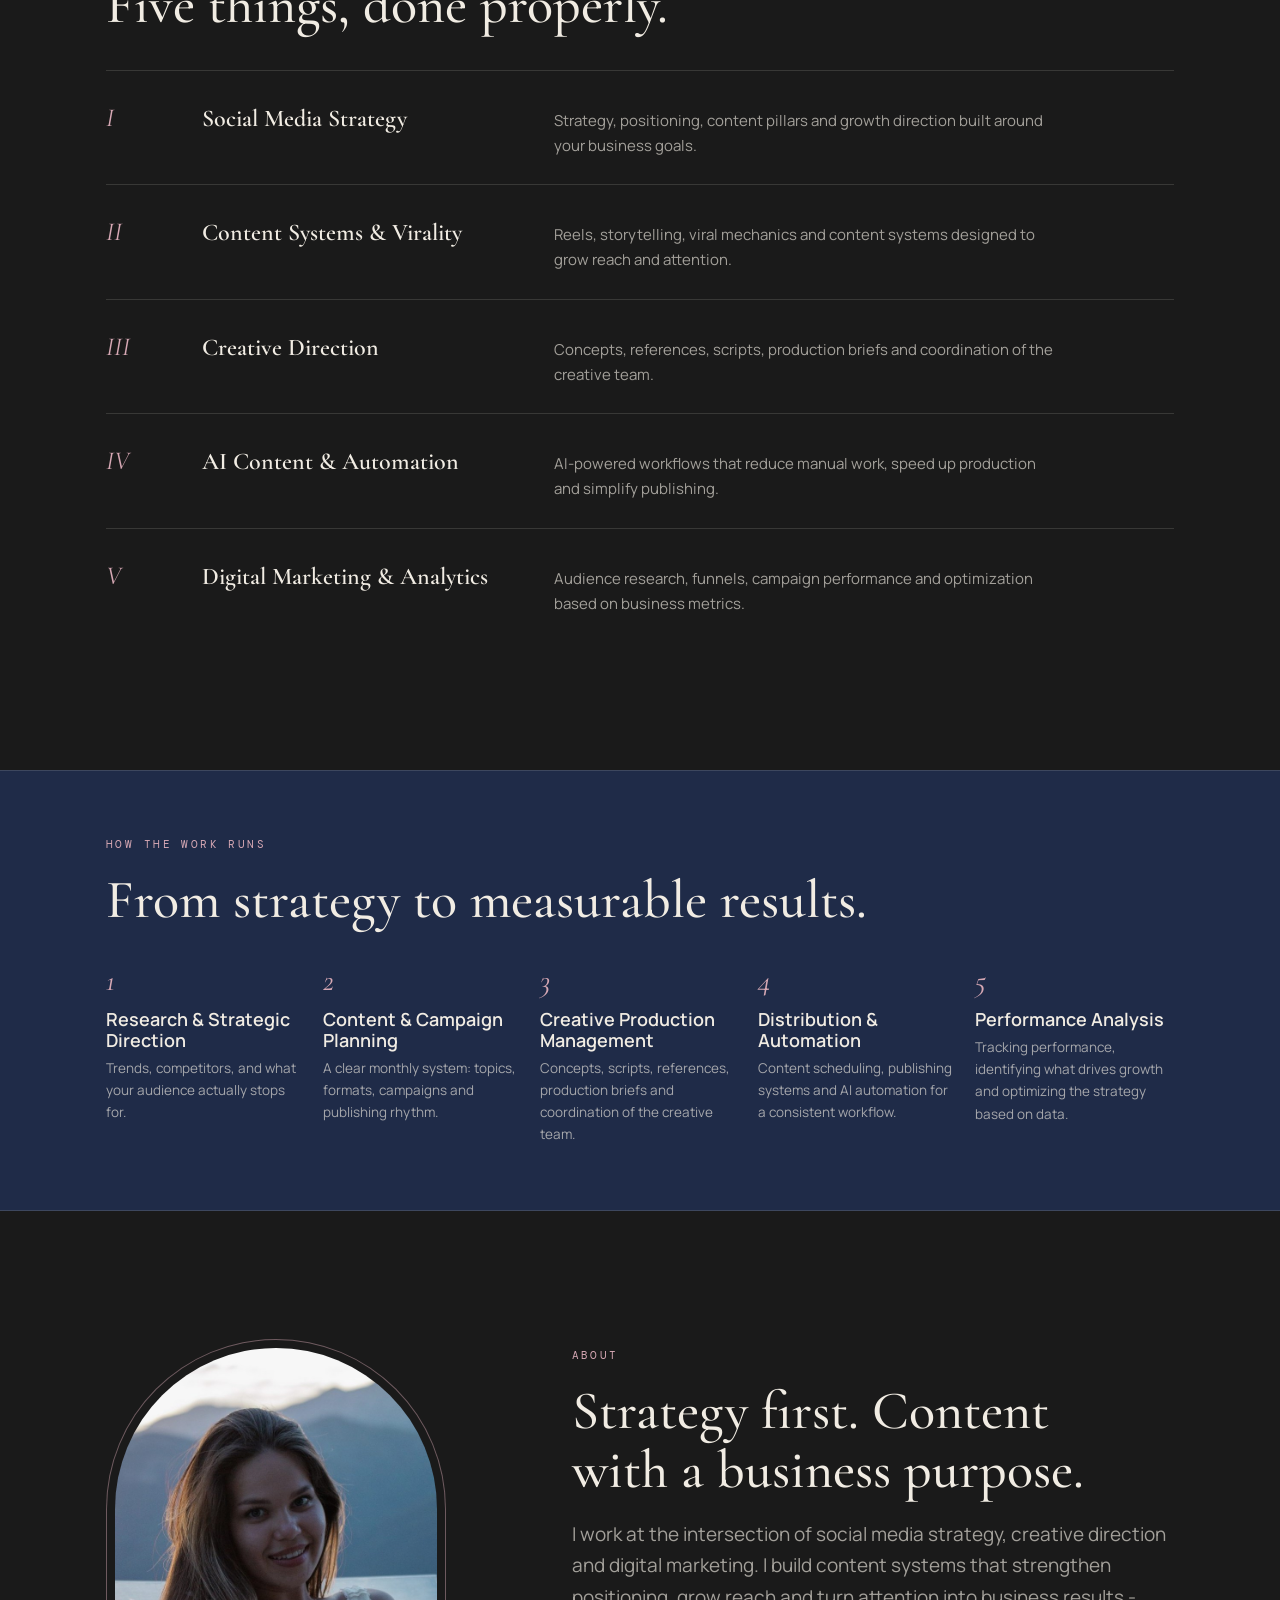
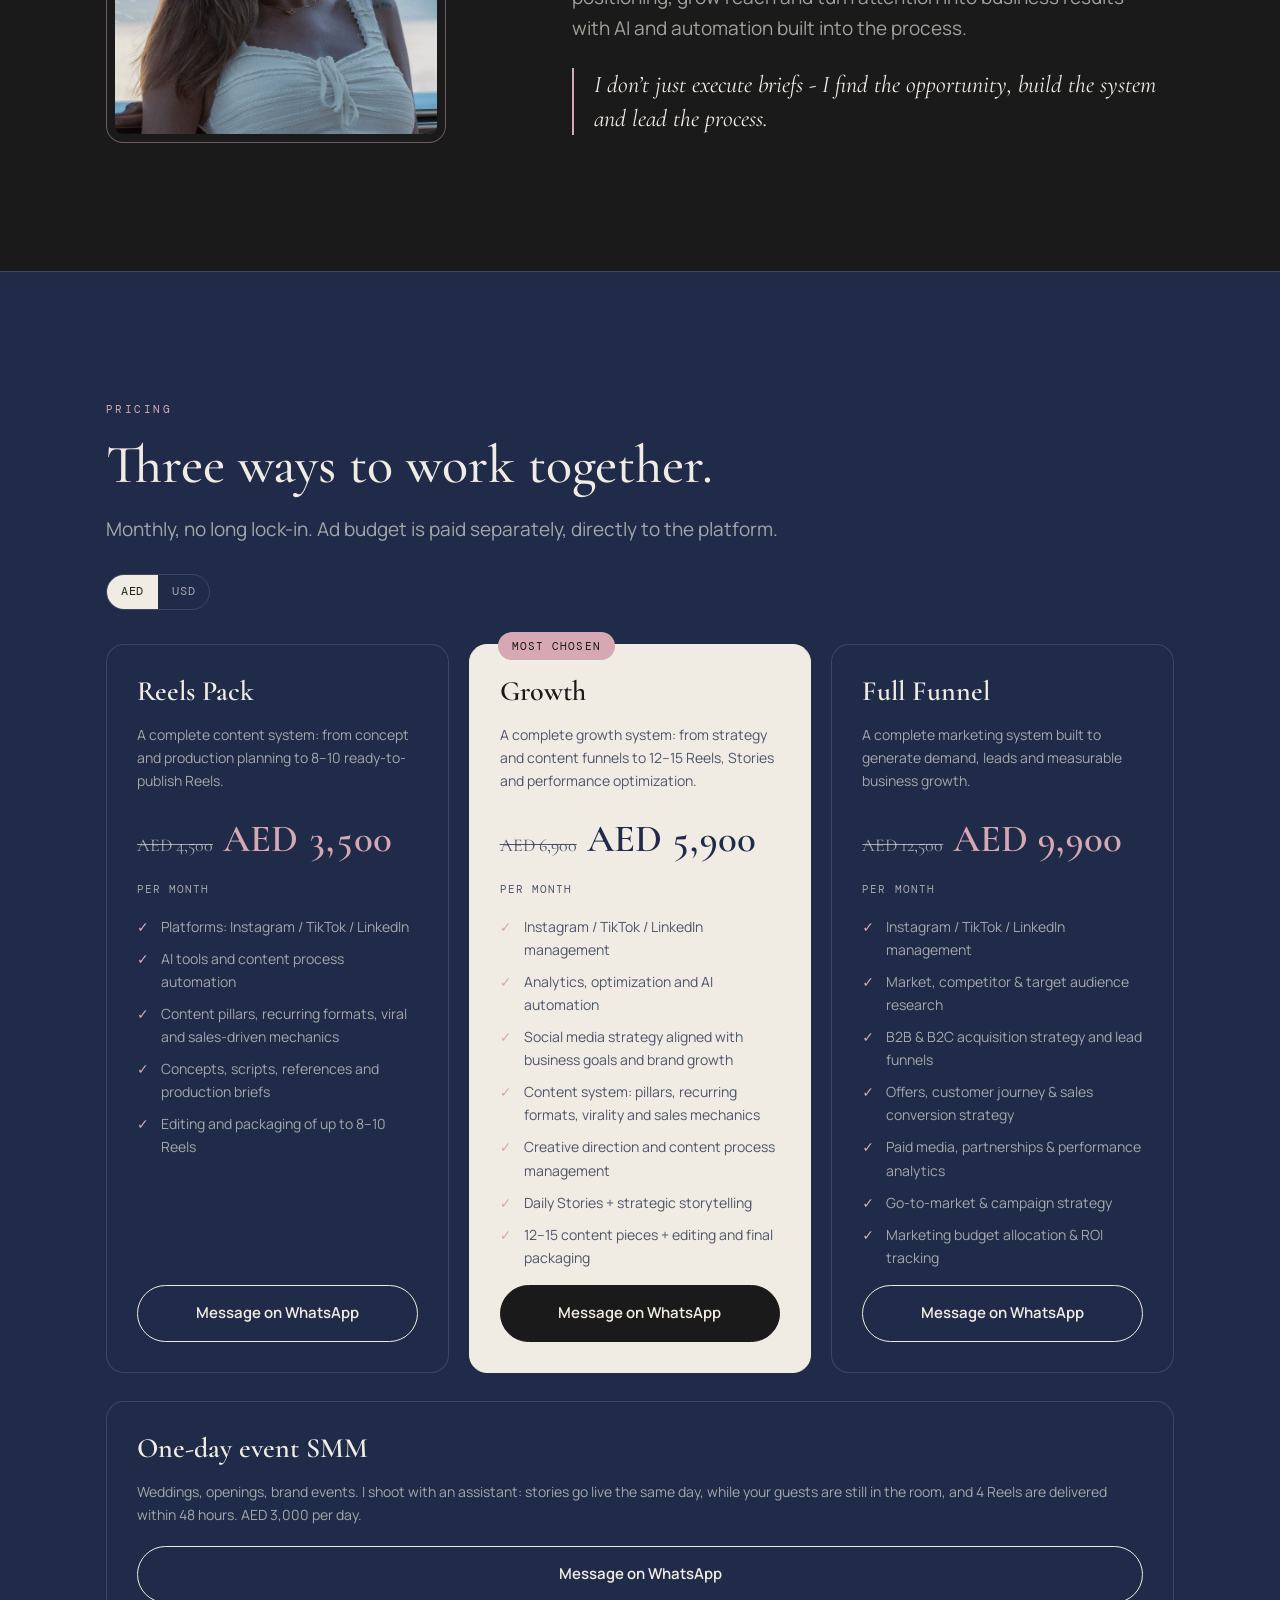
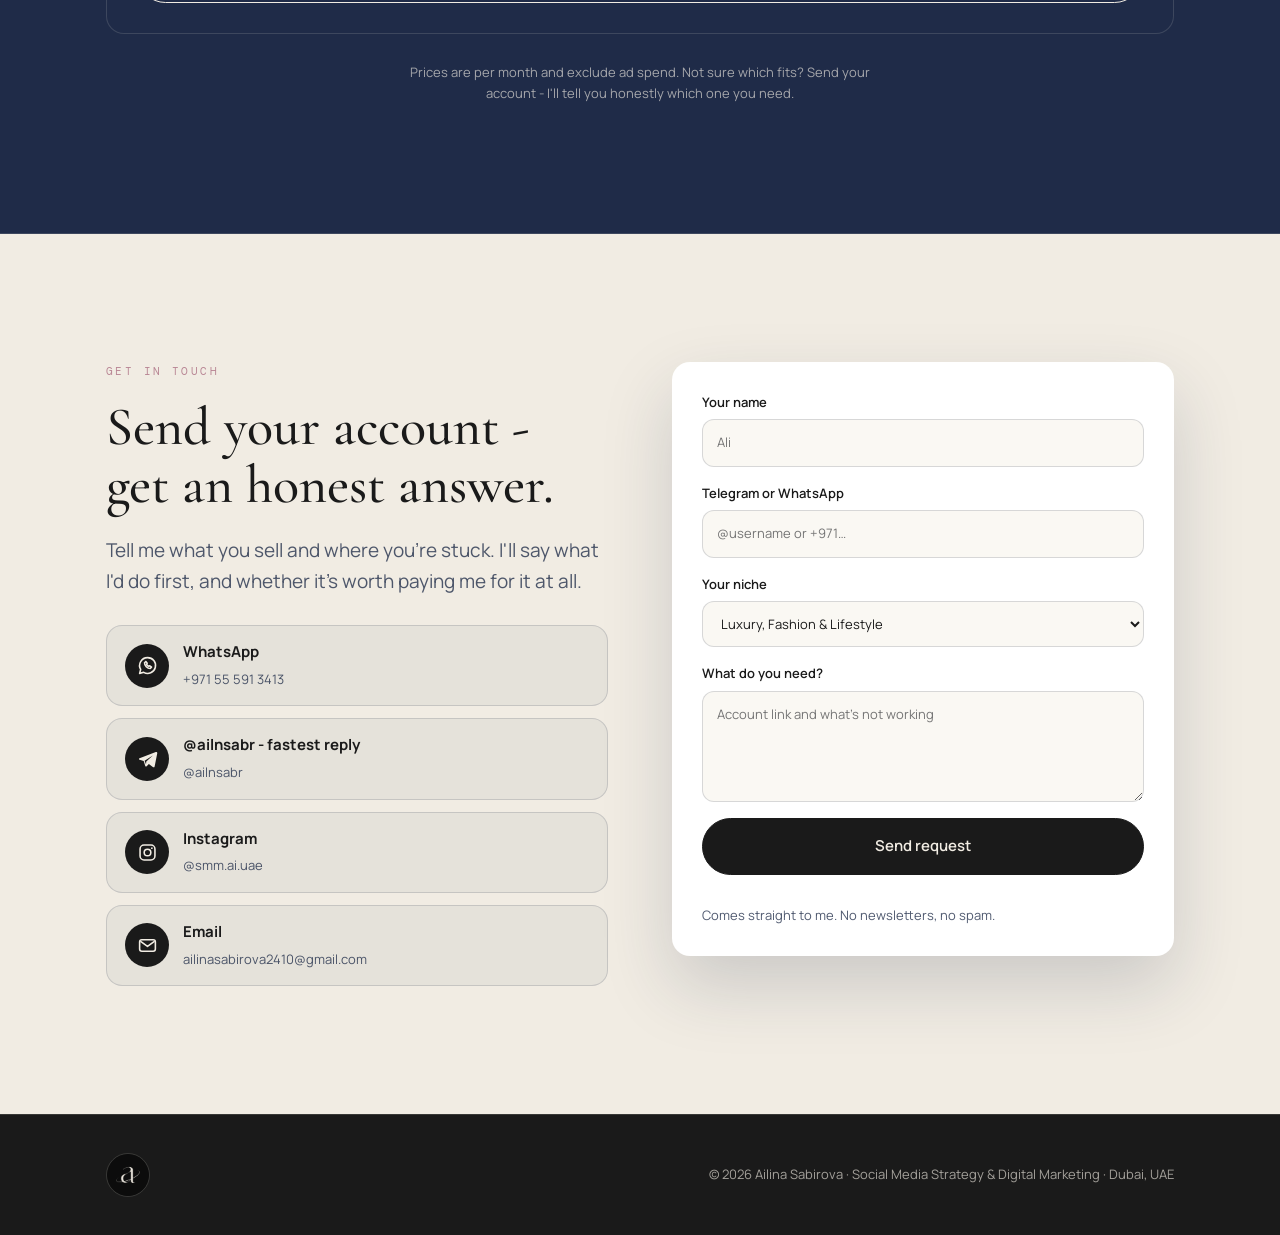
==== commit 9c7f3f48: "Legal case tag: Dubai visa and relocation lawyer Co-Authored-By: Claude Opus 5 <noreply@anthropic.co" ====
--- a/index.html
+++ b/index.html
@@ -123,10 +123,10 @@
       </article>
       <article class="case rise">
         <button class="case-media shot tall" type="button" data-cap="AI-first content system for a UAE legal expert">
-          <img src="img/shef.jpg" data-img="shef" alt="Studio scene with Reels covers for a legal expert account" loading="lazy">
-        </button>
-        <div>
-          <span class="tag" data-i18n="w2.tag">Legal expert · UAE</span>
+          <img src="img/shef.jpg" data-img="shef" alt="Studio scene with Reels covers for a Dubai visa lawyer's account" loading="lazy">
+        </button>
+        <div>
+          <span class="tag" data-i18n="w2.tag">Dubai lawyer · visas & relocation support</span>
           <h3 data-i18n="w2.h">AI-First Content System</h3>
           <ul>
           <li data-i18n="w2.l1">Created an AI avatar because the client didn't want to film</li>
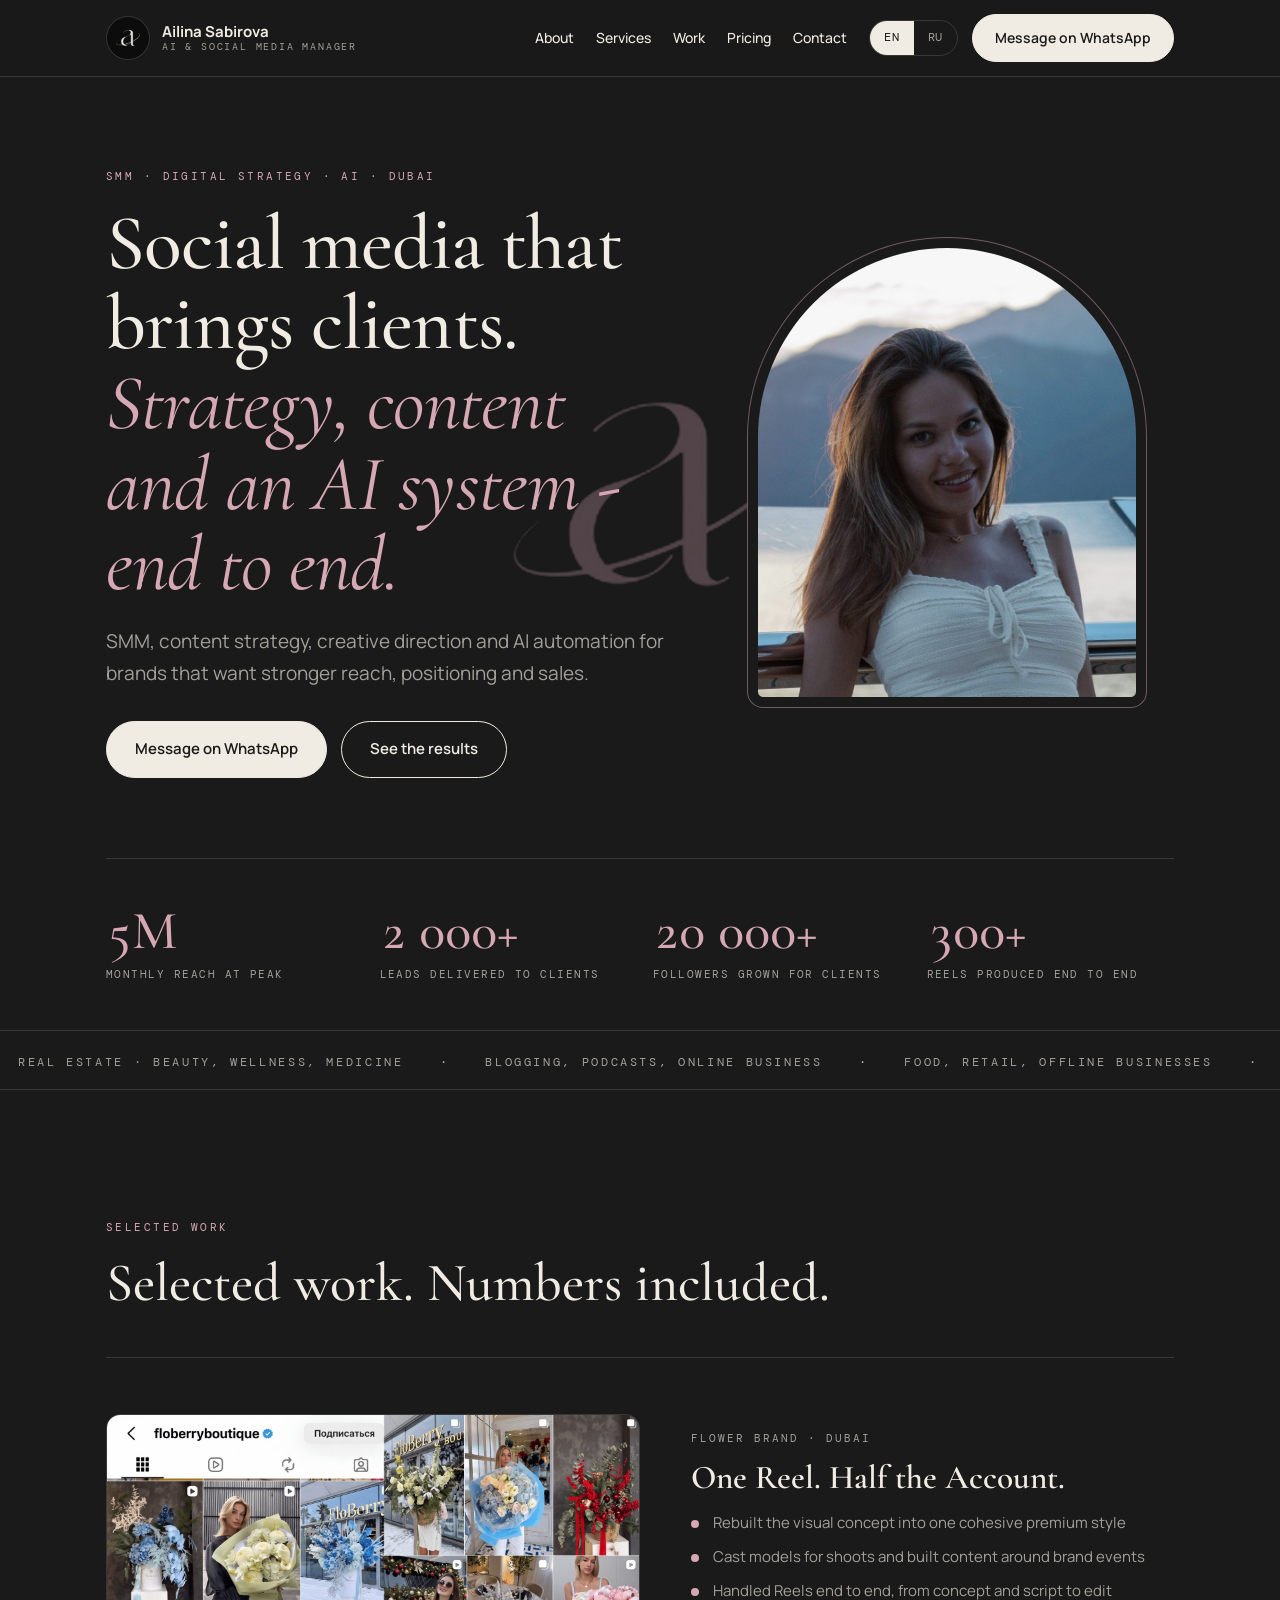
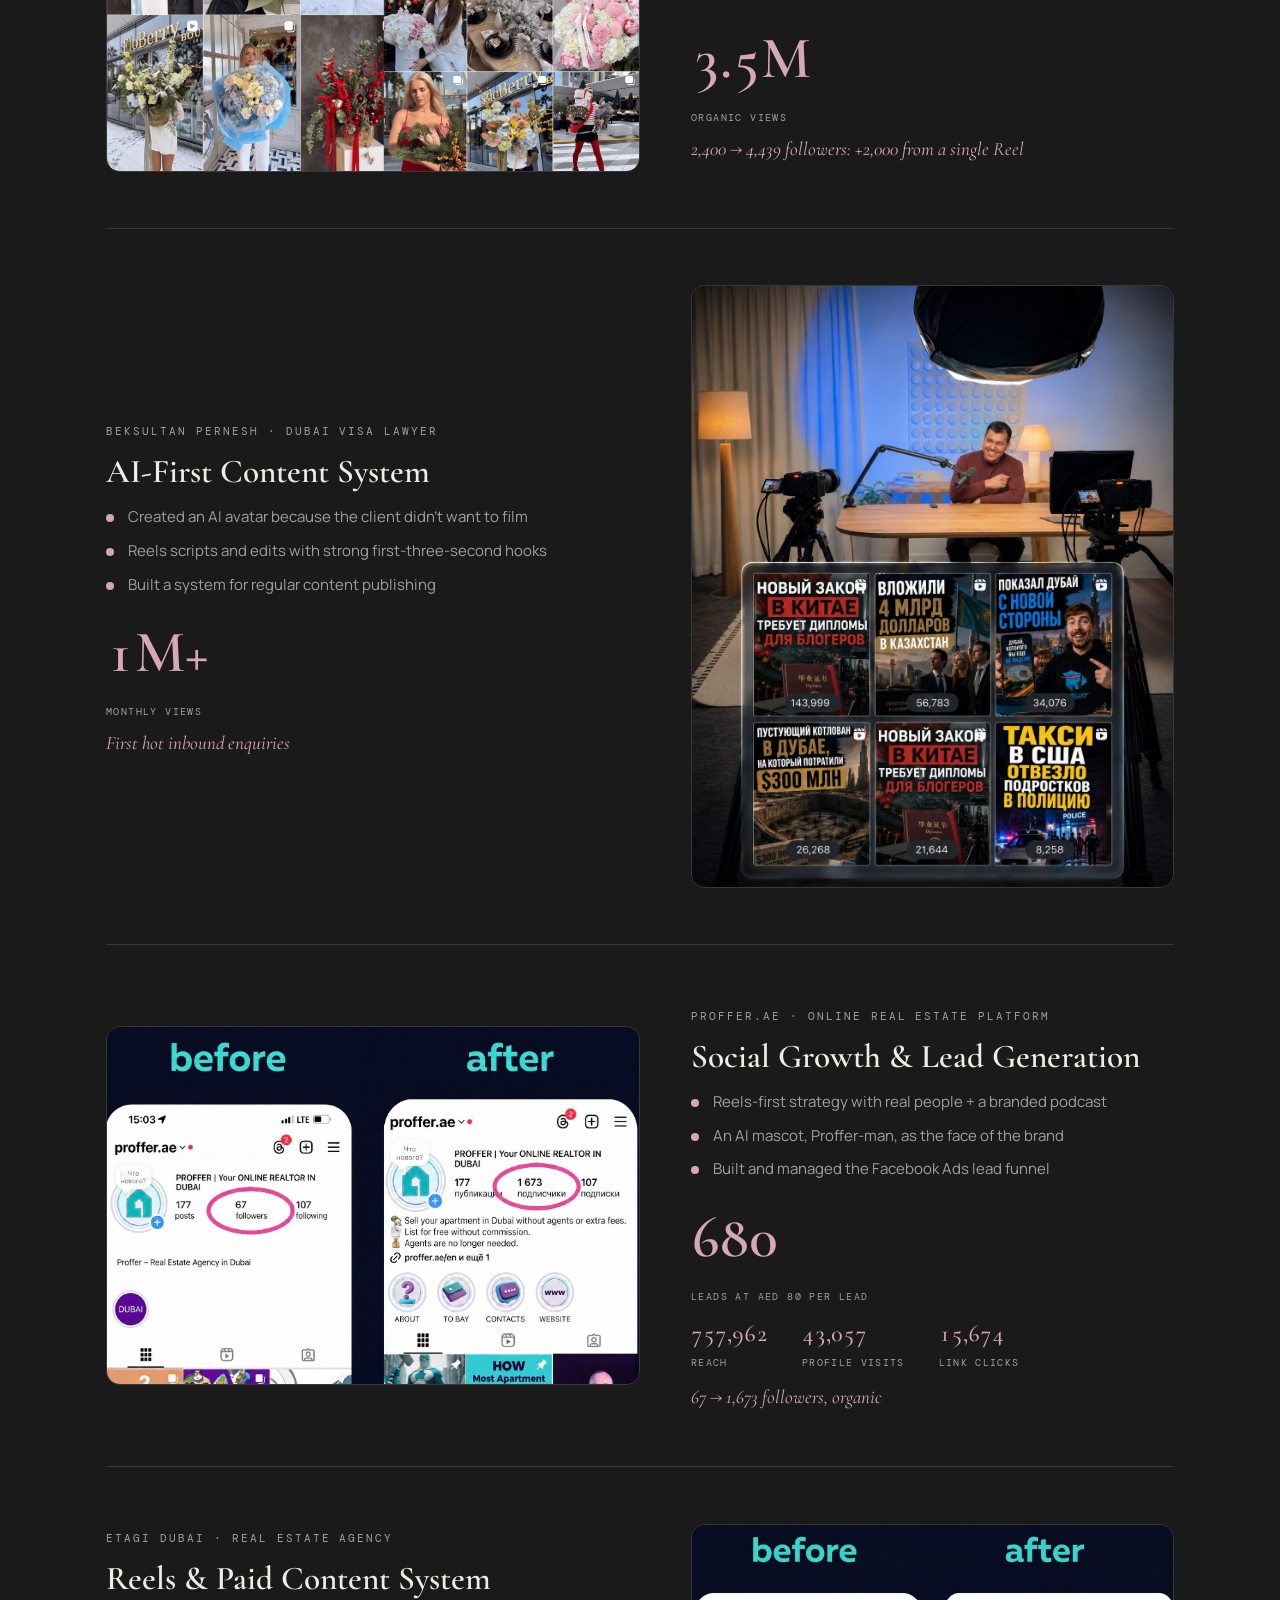
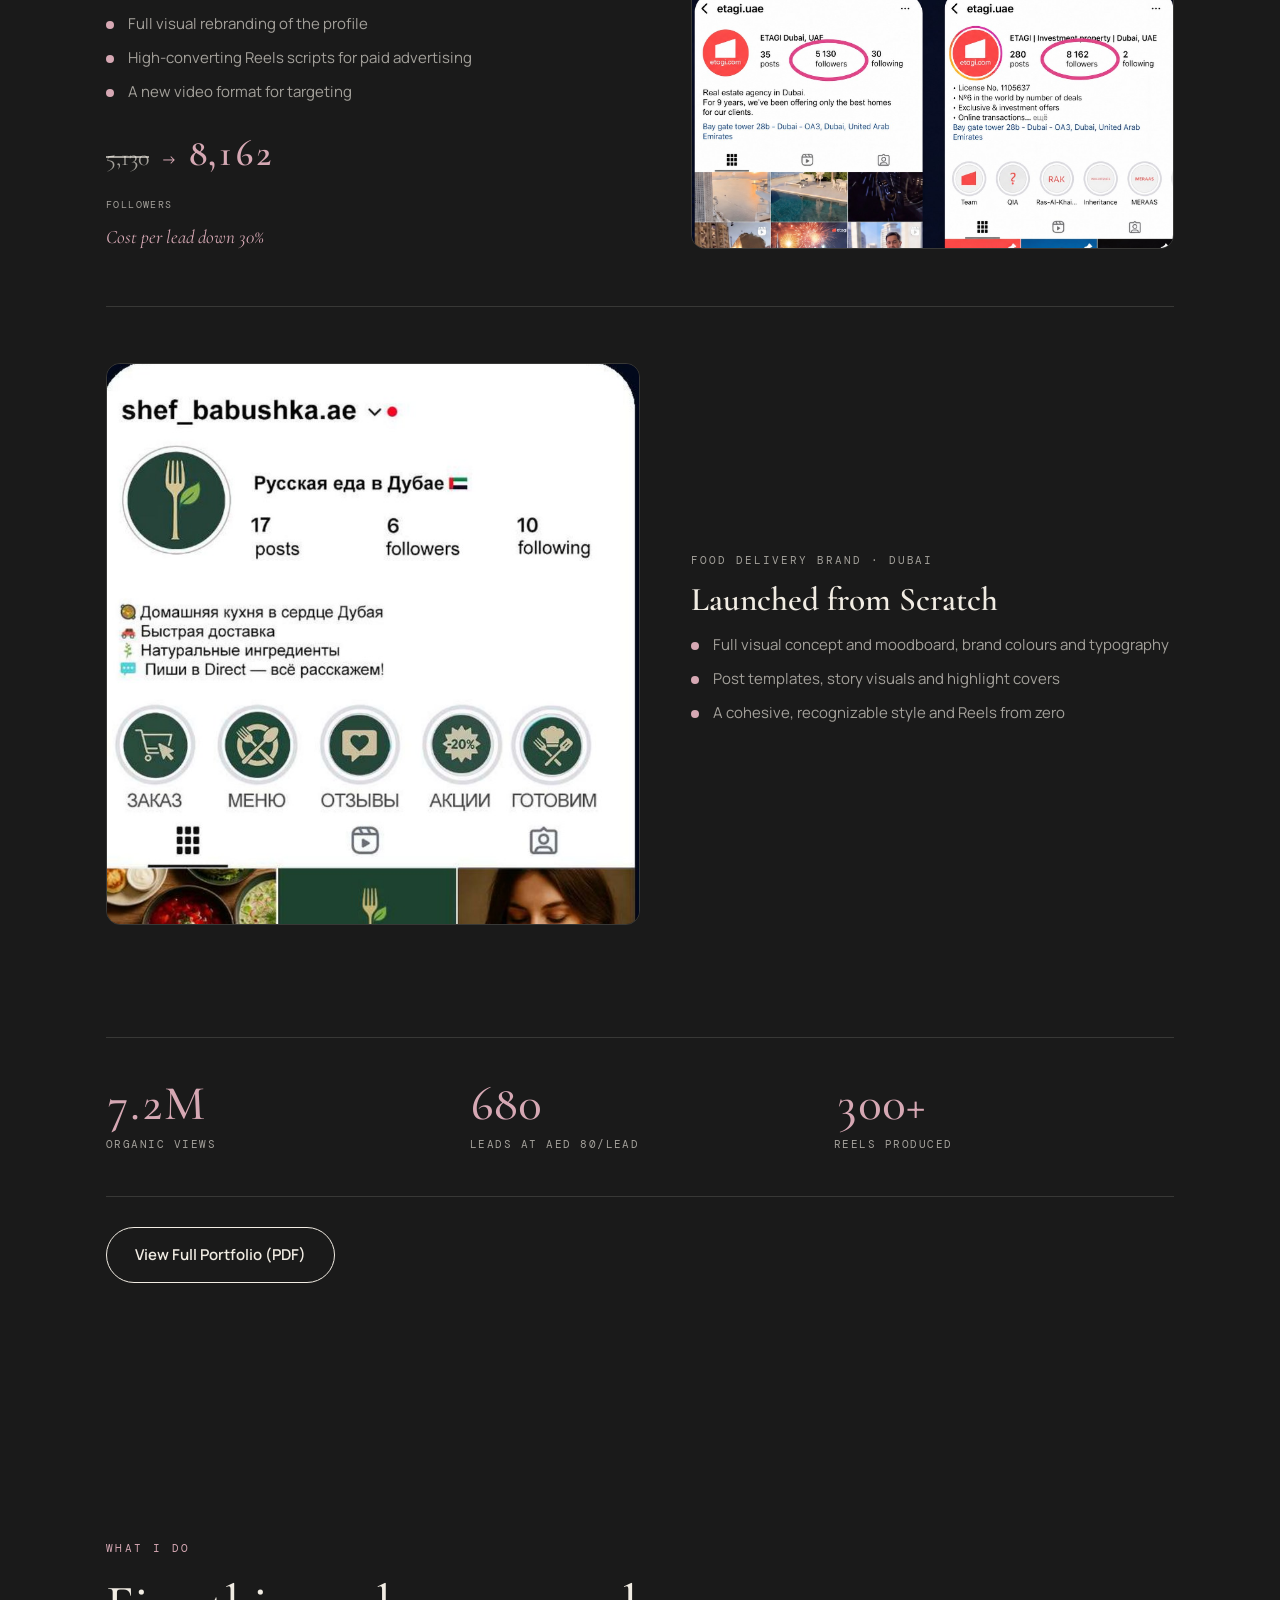
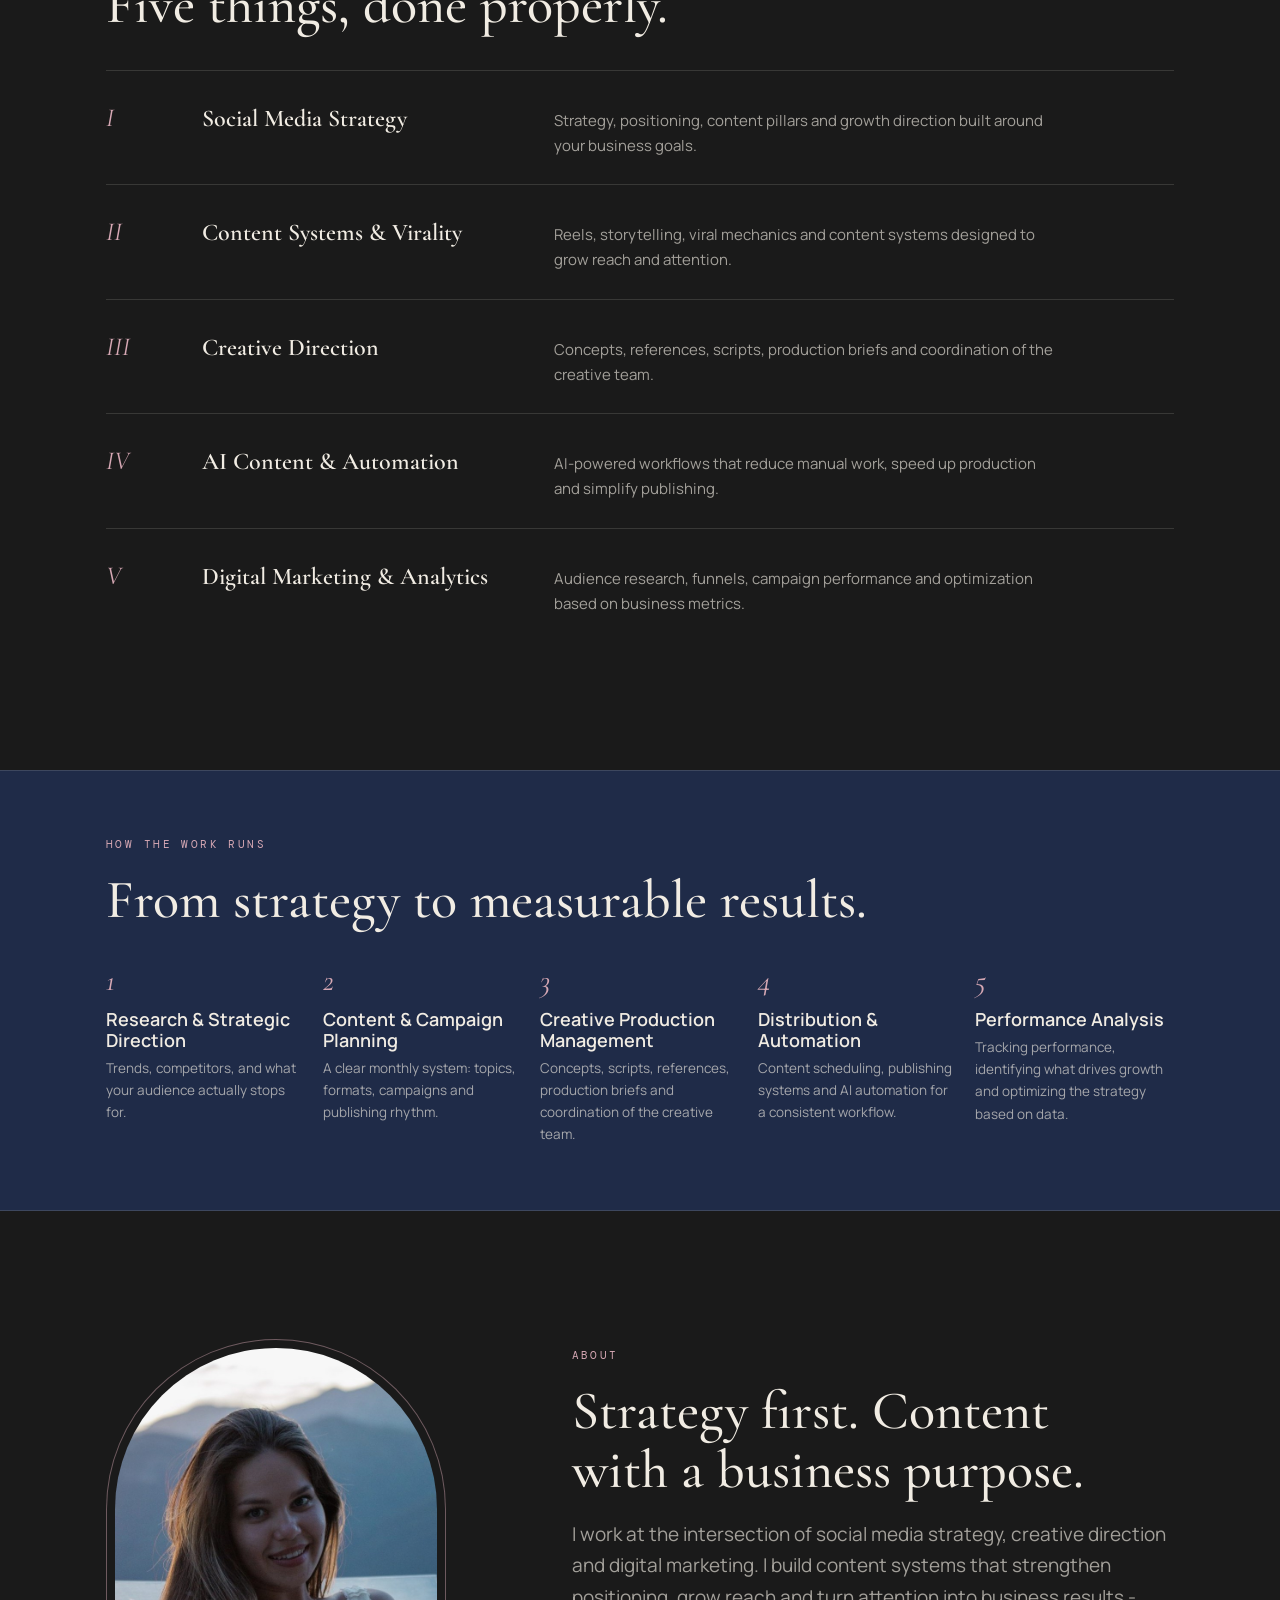
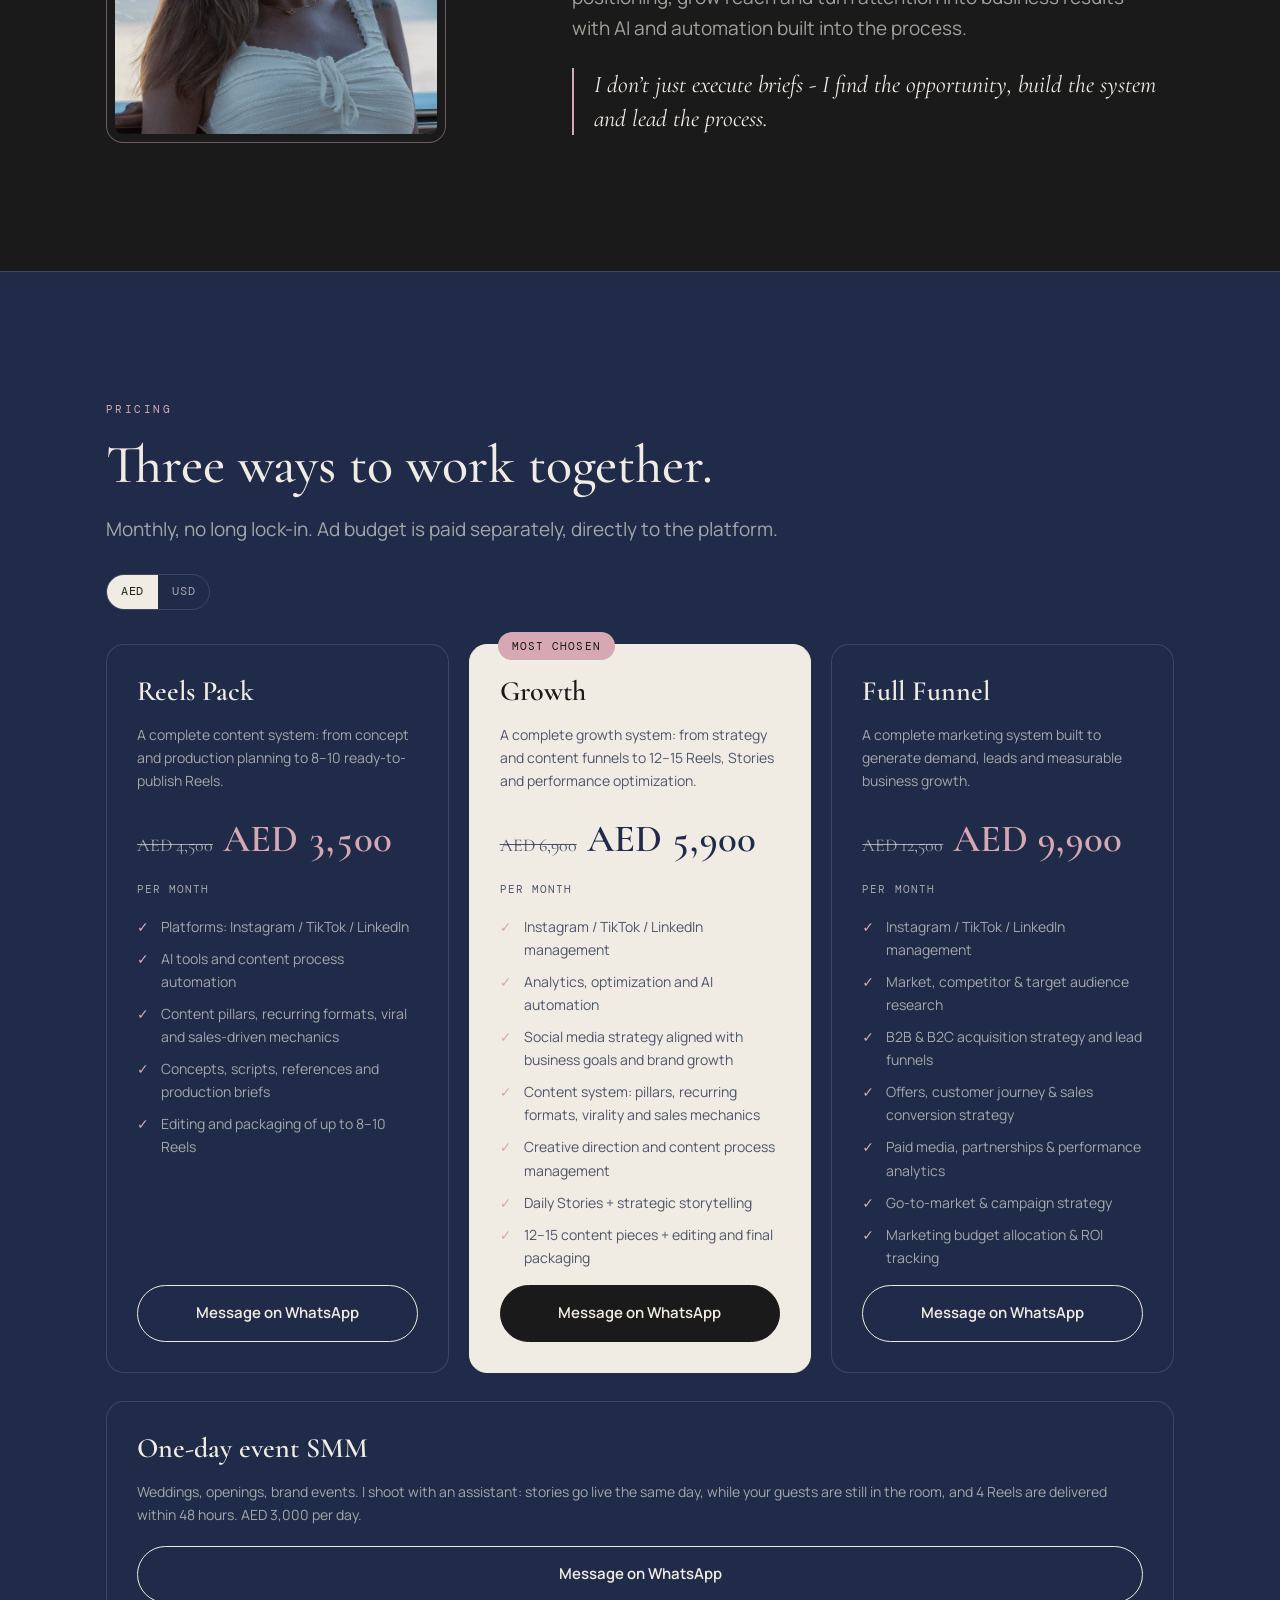
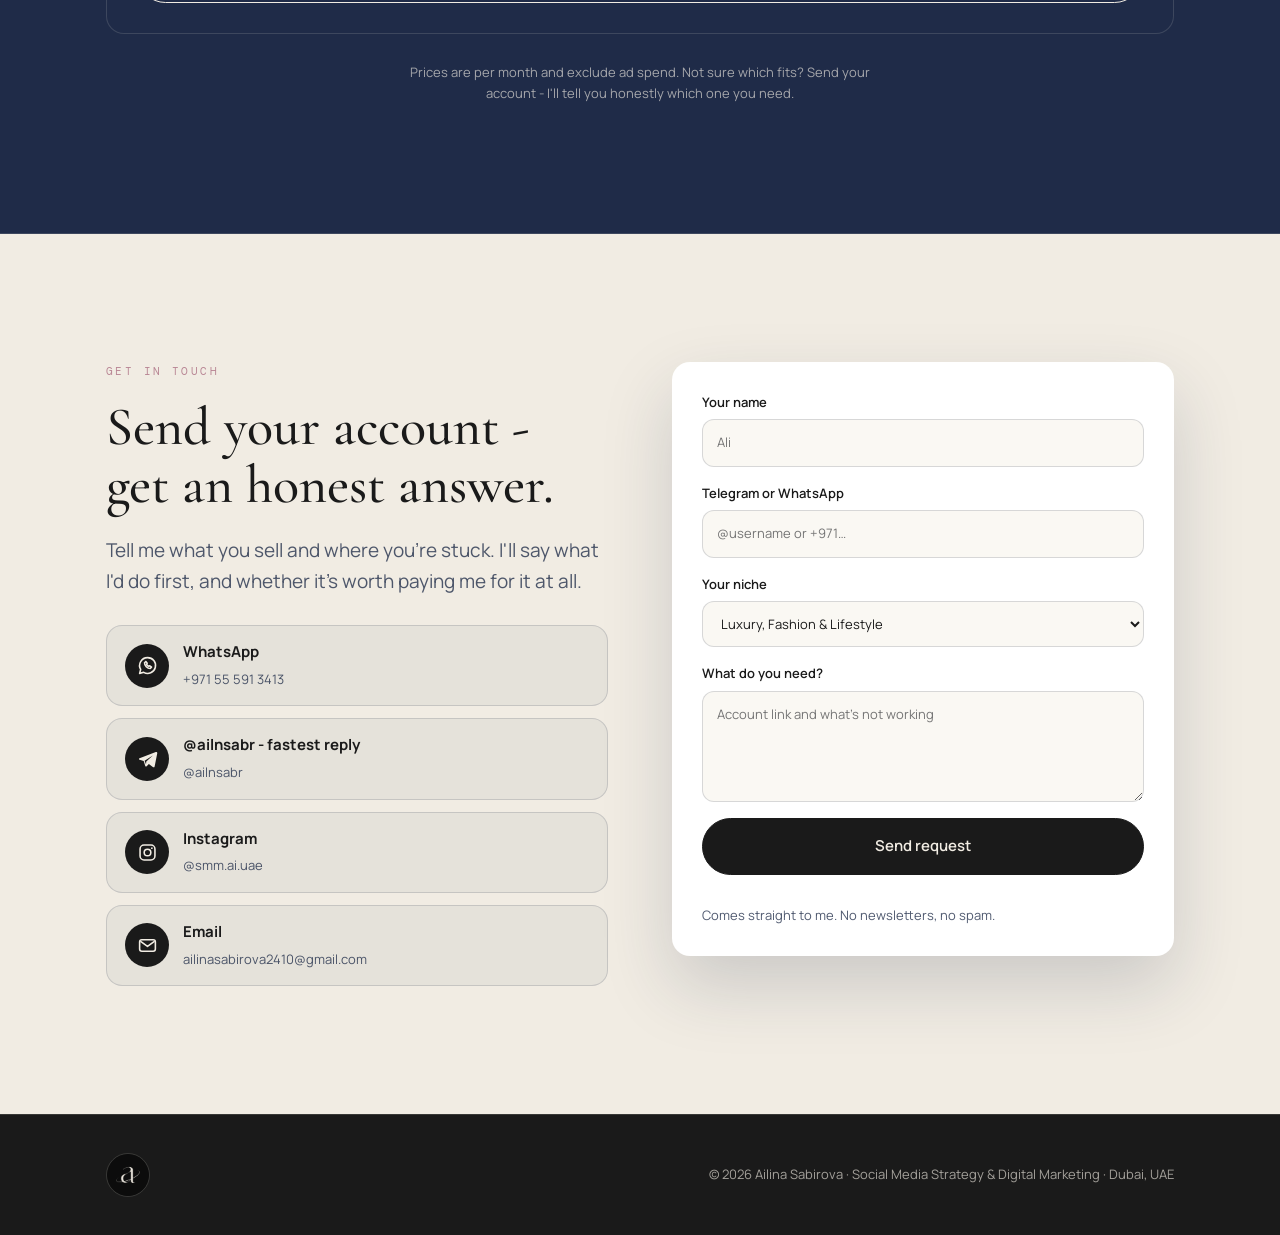
==== commit 3f787a7c: "Legal case: name the client - Beksultan Pernesh, Dubai visa lawyer (permission given) Co-Authored-By" ====
--- a/index.html
+++ b/index.html
@@ -123,10 +123,10 @@
       </article>
       <article class="case rise">
         <button class="case-media shot tall" type="button" data-cap="AI-first content system for a UAE legal expert">
-          <img src="img/shef.jpg" data-img="shef" alt="Studio scene with Reels covers for a Dubai visa lawyer's account" loading="lazy">
-        </button>
-        <div>
-          <span class="tag" data-i18n="w2.tag">Dubai lawyer · visas & relocation support</span>
+          <img src="img/shef.jpg" data-img="shef" alt="Studio scene with Reels covers for Beksultan Pernesh, Dubai visa lawyer" loading="lazy">
+        </button>
+        <div>
+          <span class="tag" data-i18n="w2.tag">Beksultan Pernesh · Dubai visa lawyer</span>
           <h3 data-i18n="w2.h">AI-First Content System</h3>
           <ul>
           <li data-i18n="w2.l1">Created an AI avatar because the client didn't want to film</li>
